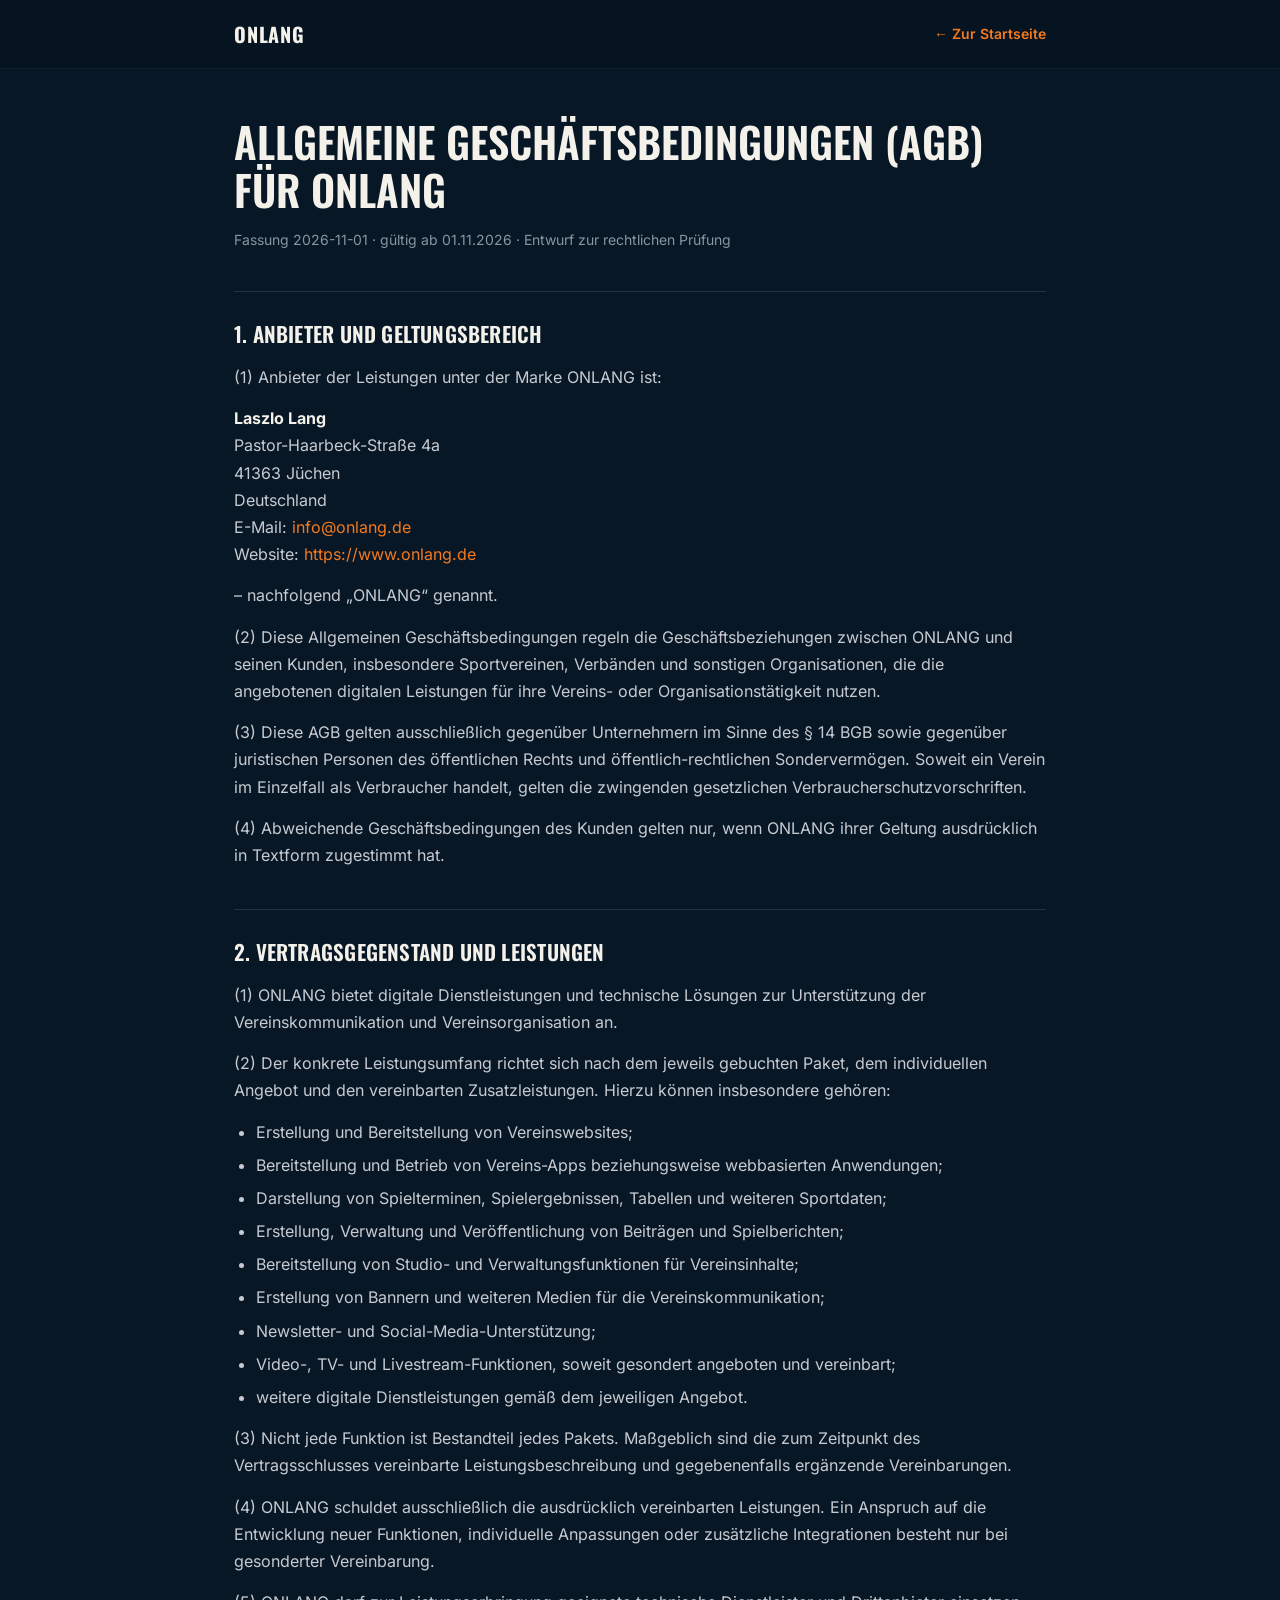
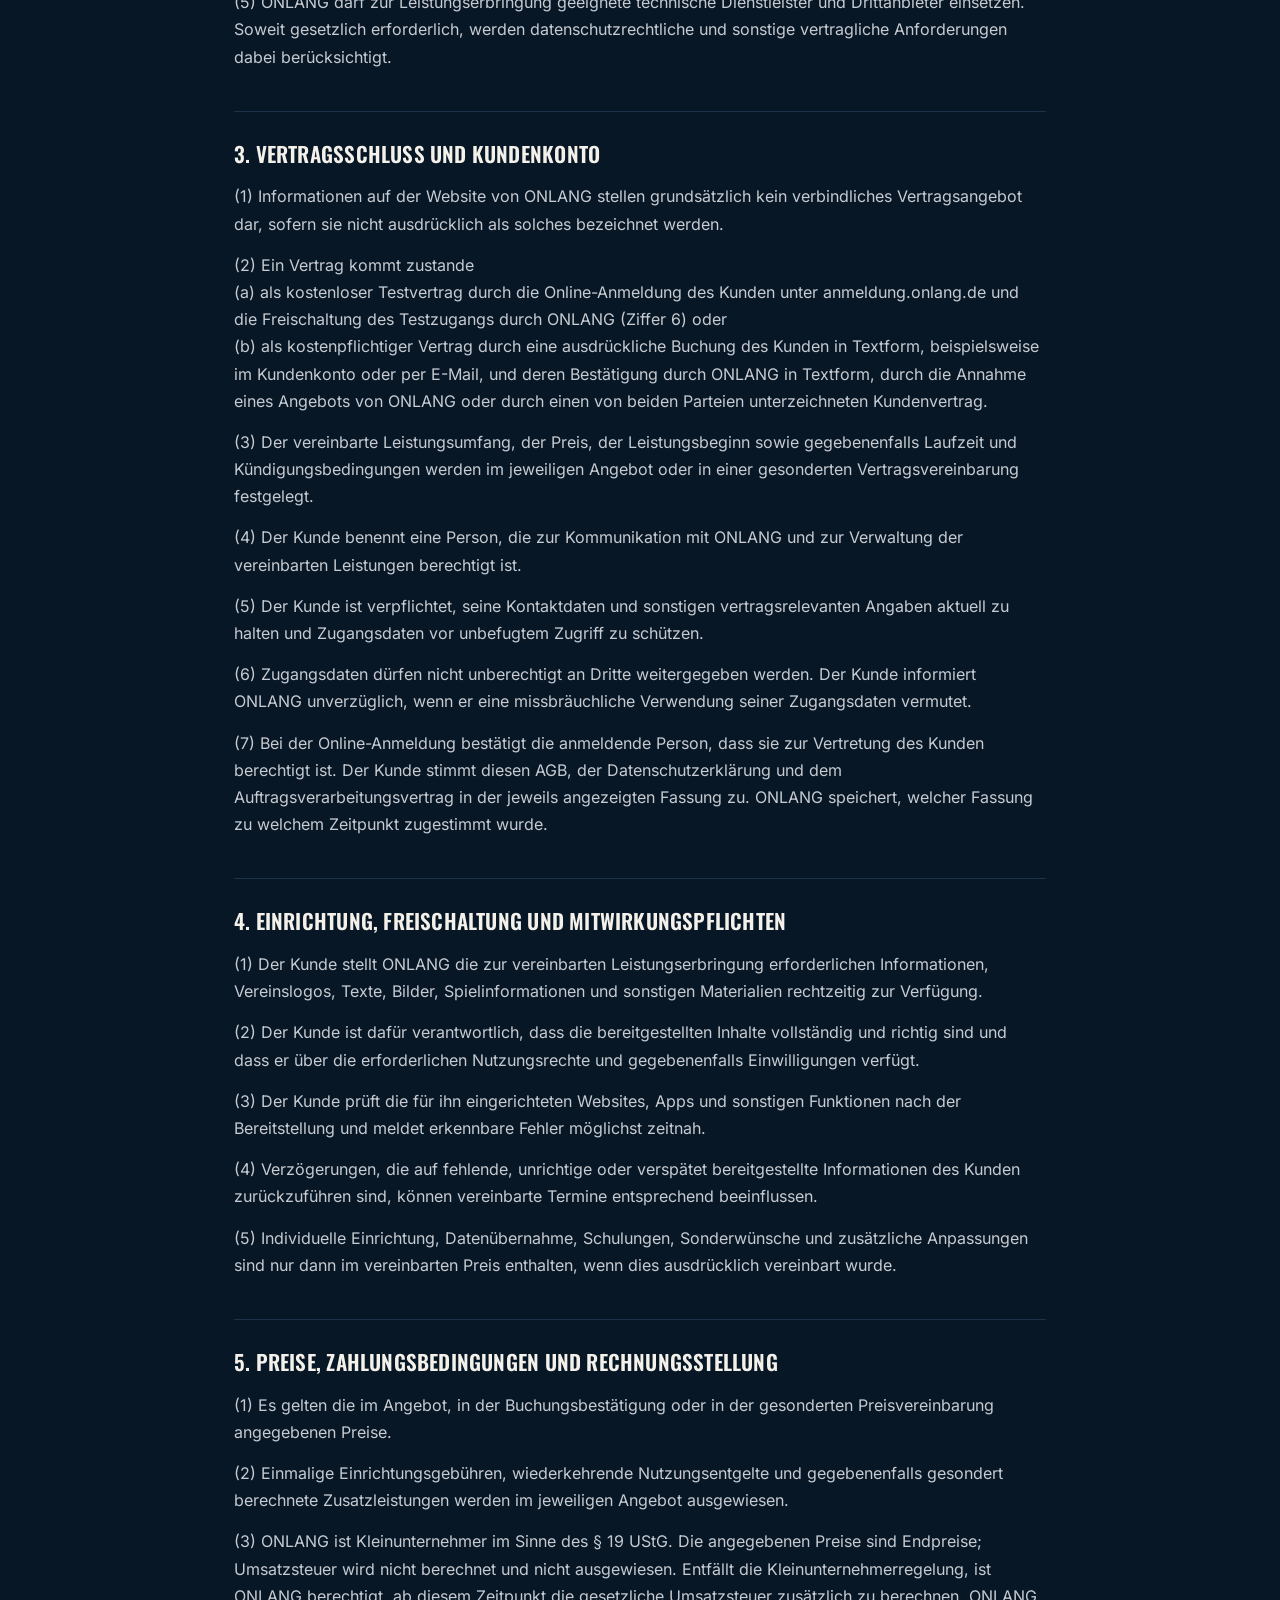
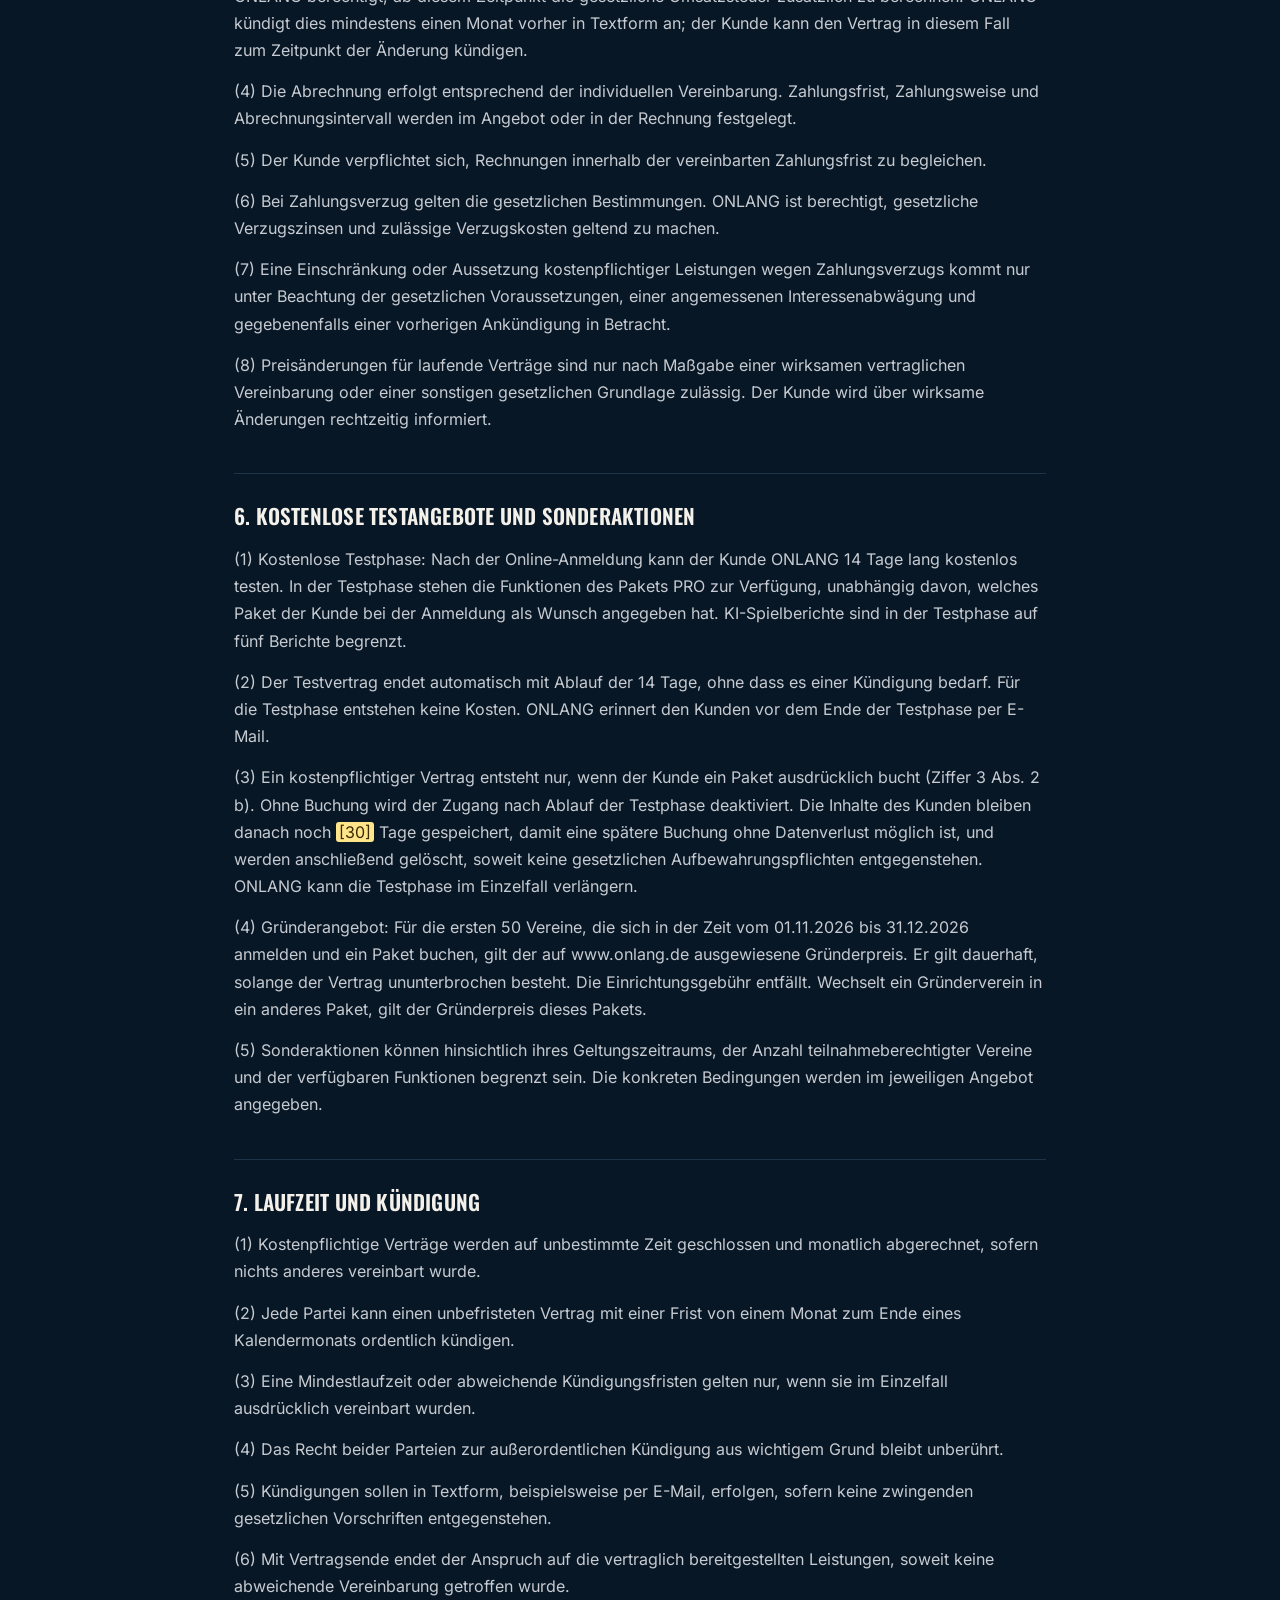
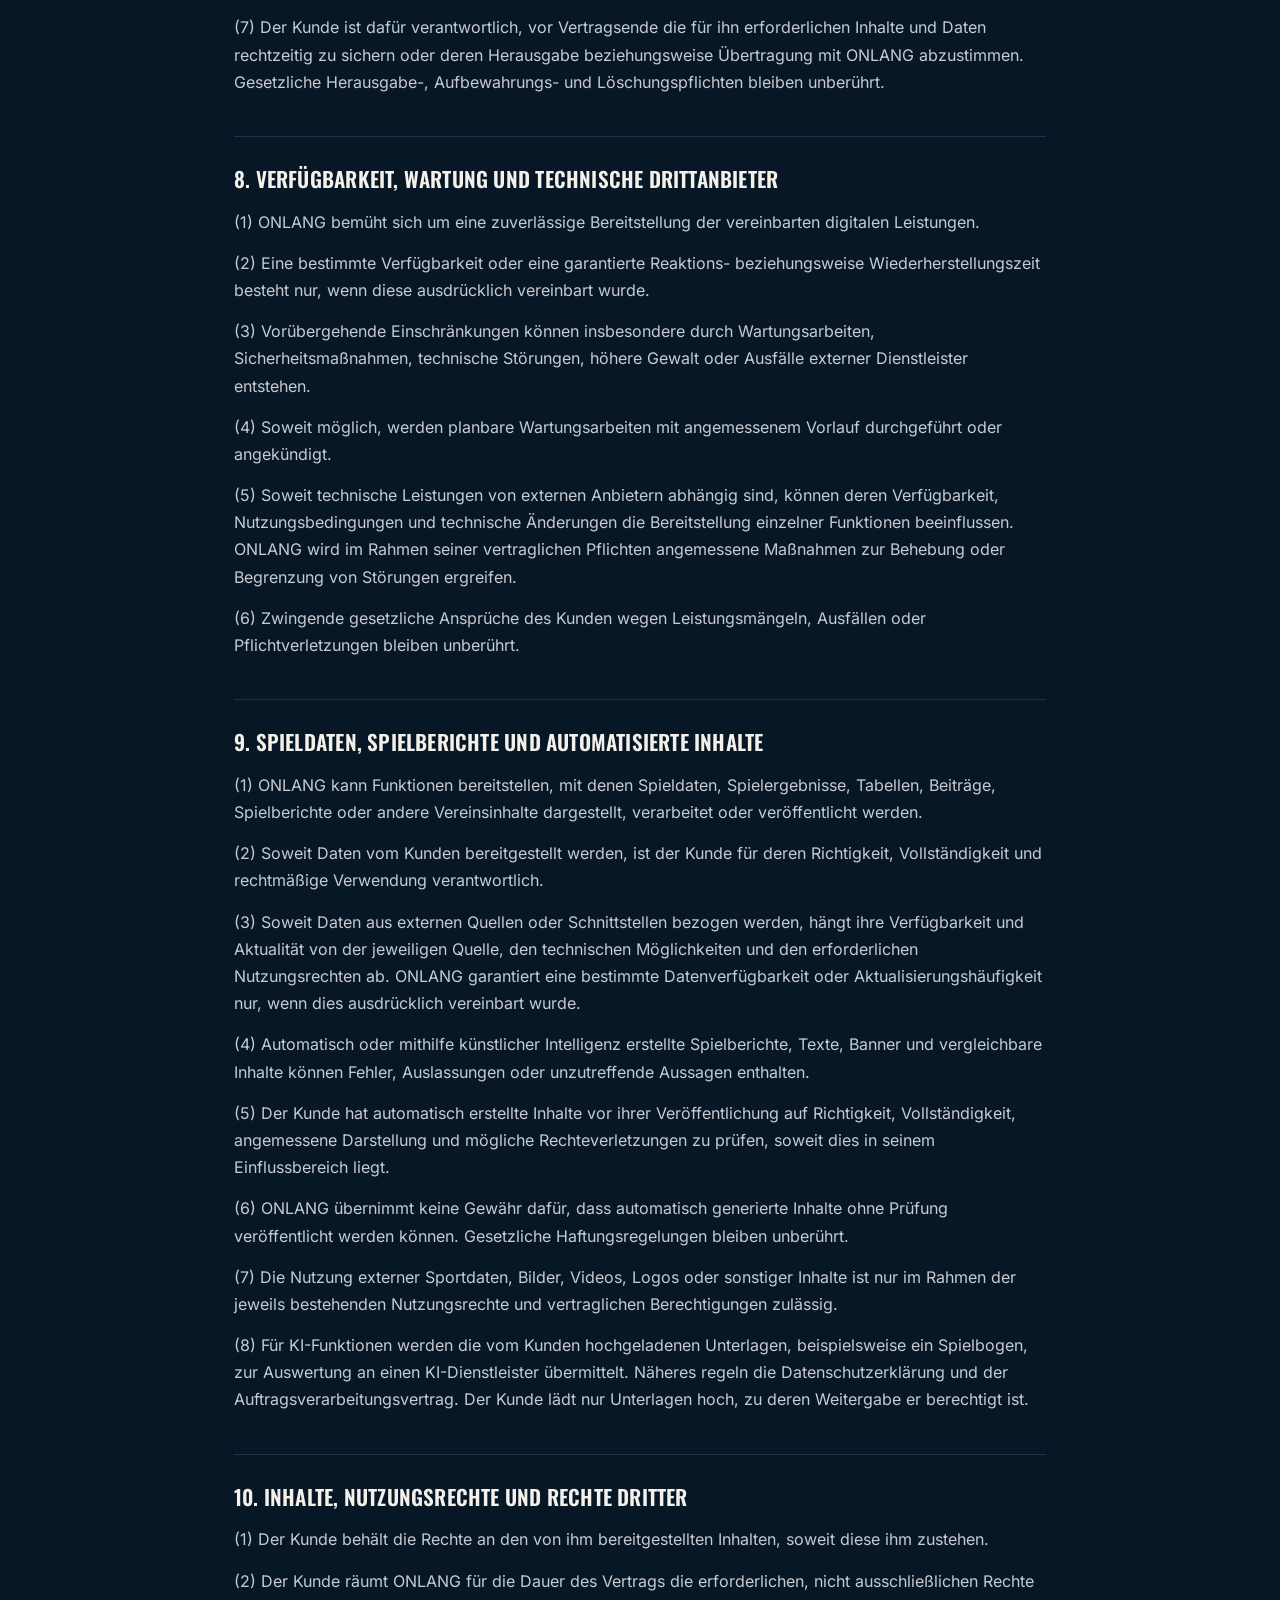
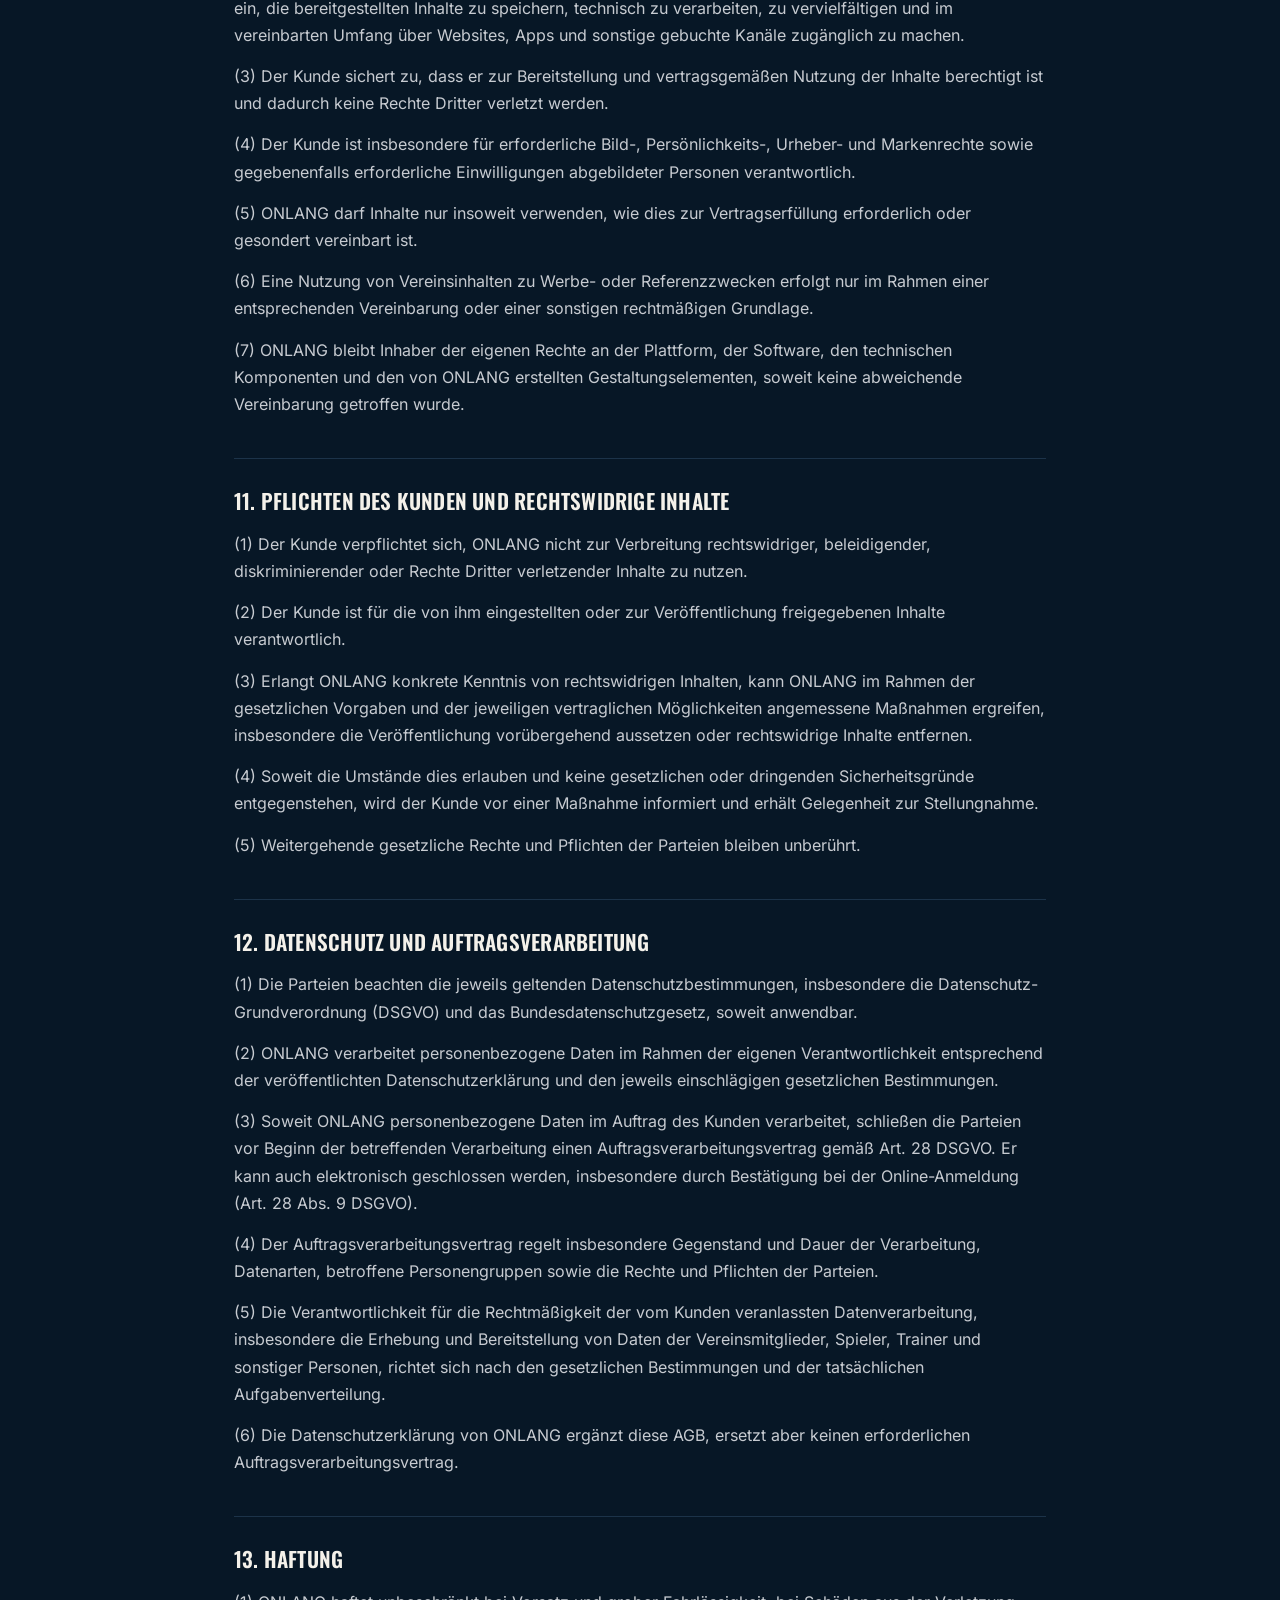
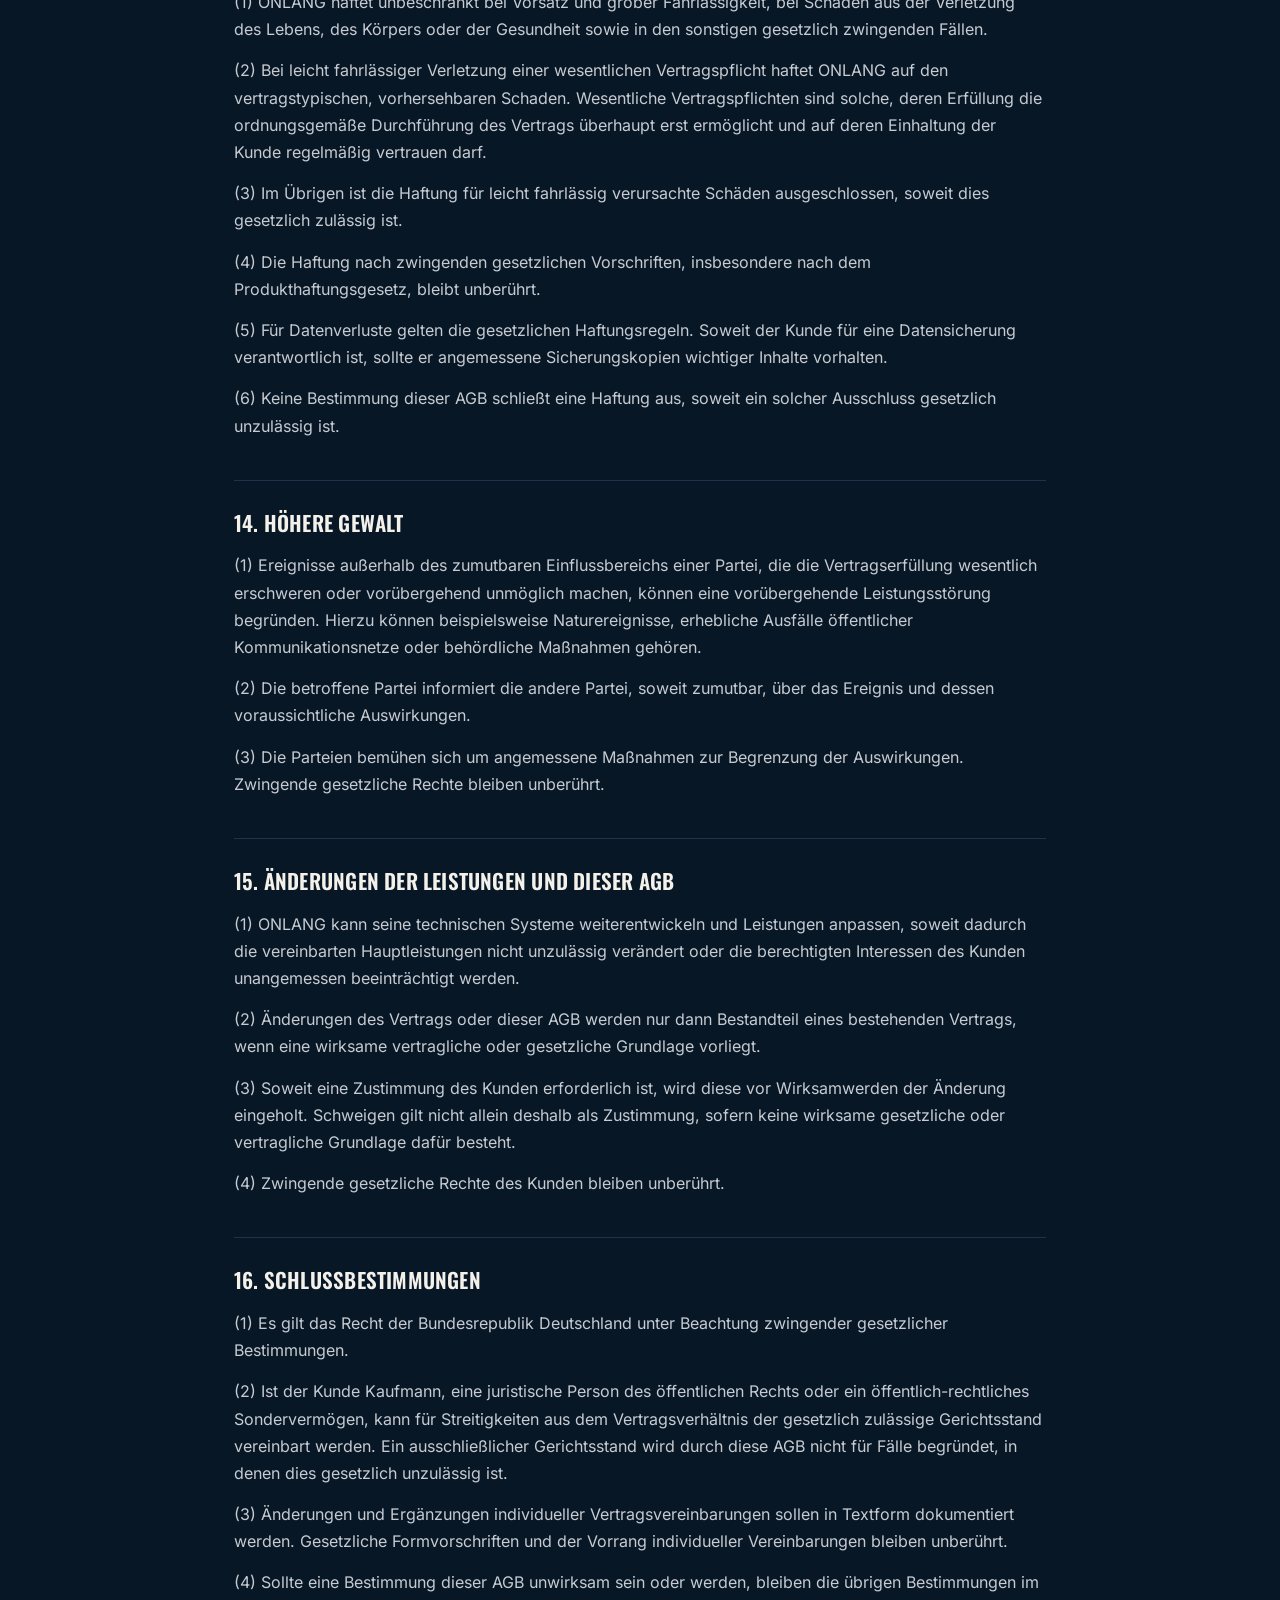
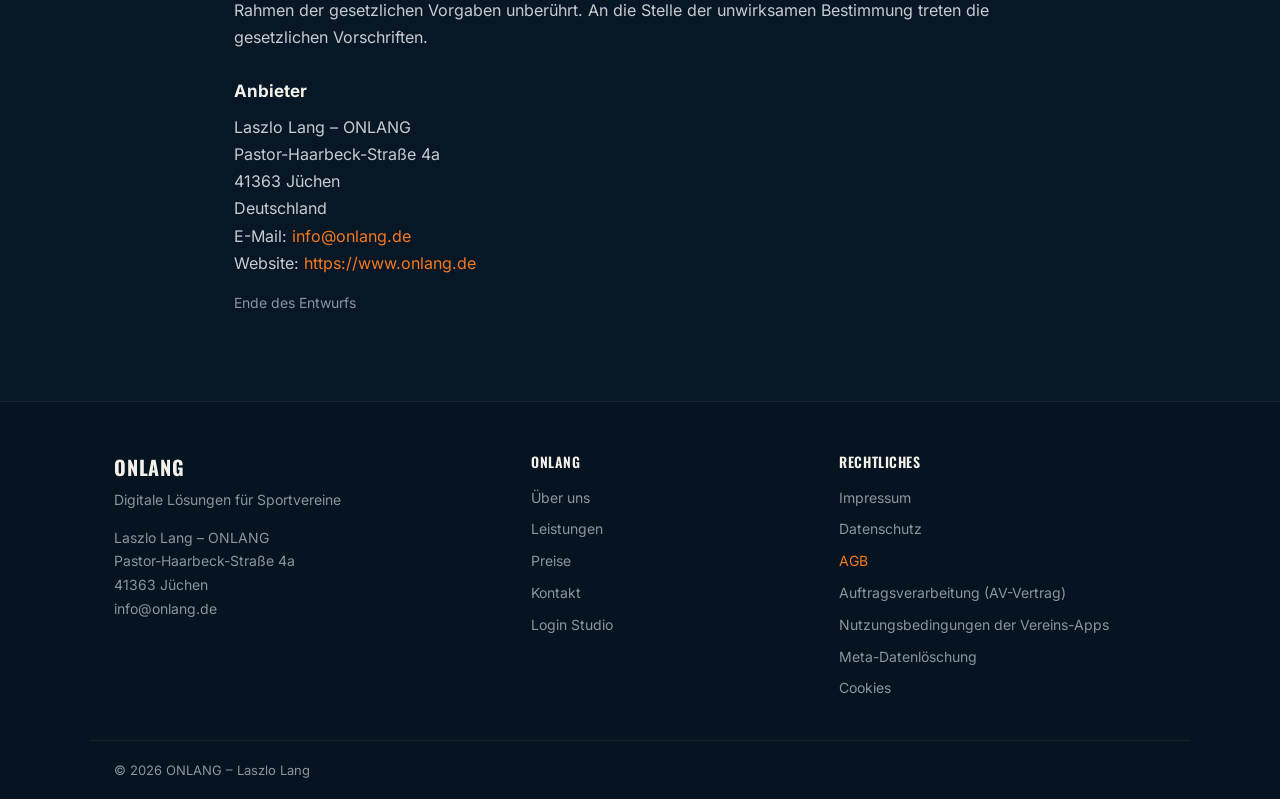
==== agb.html @ 0eb7e642 "Rechtsseiten Fassung 2026-11-01: Impressum, Datenschutz, AGB, AV-Vertrag, Cookies, Meta-Datenloeschu" ====
<!DOCTYPE html>
<html lang="de">
<head>
<meta charset="UTF-8">
<meta name="viewport" content="width=device-width, initial-scale=1.0">
<title>AGB – ONLANG</title>
<meta name="description" content="Allgemeine Geschäftsbedingungen (AGB) von ONLANG.">
<!-- Fassung 2026-11-01. Text 1:1 aus vorlagen\ONLANG_*_2026-11.docx; gelb markierte [Stellen] vor dem Livegang ausfüllen oder streichen. -->
<link rel="stylesheet" href="/rechtsseiten.css">
</head>
<body>

<header class="hdr">
  <div class="hdr-in">
    <a class="hdr-name" href="/">ONLANG</a>
    <a class="hdr-back" href="/">← Zur Startseite</a>
  </div>
</header>

<main>
<h1>Allgemeine Geschäftsbedingungen (AGB) für ONLANG</h1>
<p class="fassung">Fassung 2026-11-01 · gültig ab 01.11.2026 · Entwurf zur rechtlichen Prüfung</p>
<h2>1. Anbieter und Geltungsbereich</h2>
<p>(1) Anbieter der Leistungen unter der Marke ONLANG ist:</p>
<p><strong>Laszlo Lang</strong><br>Pastor-Haarbeck-Straße 4a<br>41363 Jüchen<br>Deutschland<br>E-Mail: <a href="mailto:info@onlang.de">info@onlang.de</a><br>Website: <a href="https://www.onlang.de/">https://www.onlang.de</a></p>
<p>– nachfolgend „ONLANG“ genannt.</p>
<p>(2) Diese Allgemeinen Geschäftsbedingungen regeln die Geschäftsbeziehungen zwischen ONLANG und seinen Kunden, insbesondere Sportvereinen, Verbänden und sonstigen Organisationen, die die angebotenen digitalen Leistungen für ihre Vereins- oder Organisationstätigkeit nutzen.</p>
<p>(3) Diese AGB gelten ausschließlich gegenüber Unternehmern im Sinne des § 14 BGB sowie gegenüber juristischen Personen des öffentlichen Rechts und öffentlich-rechtlichen Sondervermögen. Soweit ein Verein im Einzelfall als Verbraucher handelt, gelten die zwingenden gesetzlichen Verbraucherschutzvorschriften.</p>
<p>(4) Abweichende Geschäftsbedingungen des Kunden gelten nur, wenn ONLANG ihrer Geltung ausdrücklich in Textform zugestimmt hat.</p>
<h2>2. Vertragsgegenstand und Leistungen</h2>
<p>(1) ONLANG bietet digitale Dienstleistungen und technische Lösungen zur Unterstützung der Vereinskommunikation und Vereinsorganisation an.</p>
<p>(2) Der konkrete Leistungsumfang richtet sich nach dem jeweils gebuchten Paket, dem individuellen Angebot und den vereinbarten Zusatzleistungen. Hierzu können insbesondere gehören:</p>
<ul class="punkt ebene0">
<li>Erstellung und Bereitstellung von Vereinswebsites;</li>
<li>Bereitstellung und Betrieb von Vereins-Apps beziehungsweise webbasierten Anwendungen;</li>
<li>Darstellung von Spielterminen, Spielergebnissen, Tabellen und weiteren Sportdaten;</li>
<li>Erstellung, Verwaltung und Veröffentlichung von Beiträgen und Spielberichten;</li>
<li>Bereitstellung von Studio- und Verwaltungsfunktionen für Vereinsinhalte;</li>
<li>Erstellung von Bannern und weiteren Medien für die Vereinskommunikation;</li>
<li>Newsletter- und Social-Media-Unterstützung;</li>
<li>Video-, TV- und Livestream-Funktionen, soweit gesondert angeboten und vereinbart;</li>
<li>weitere digitale Dienstleistungen gemäß dem jeweiligen Angebot.</li>
</ul>
<p>(3) Nicht jede Funktion ist Bestandteil jedes Pakets. Maßgeblich sind die zum Zeitpunkt des Vertragsschlusses vereinbarte Leistungsbeschreibung und gegebenenfalls ergänzende Vereinbarungen.</p>
<p>(4) ONLANG schuldet ausschließlich die ausdrücklich vereinbarten Leistungen. Ein Anspruch auf die Entwicklung neuer Funktionen, individuelle Anpassungen oder zusätzliche Integrationen besteht nur bei gesonderter Vereinbarung.</p>
<p>(5) ONLANG darf zur Leistungserbringung geeignete technische Dienstleister und Drittanbieter einsetzen. Soweit gesetzlich erforderlich, werden datenschutzrechtliche und sonstige vertragliche Anforderungen dabei berücksichtigt.</p>
<h2>3. Vertragsschluss und Kundenkonto</h2>
<p>(1) Informationen auf der Website von ONLANG stellen grundsätzlich kein verbindliches Vertragsangebot dar, sofern sie nicht ausdrücklich als solches bezeichnet werden.</p>
<p>(2) Ein Vertrag kommt zustande<br>(a) als kostenloser Testvertrag durch die Online-Anmeldung des Kunden unter anmeldung.onlang.de und die Freischaltung des Testzugangs durch ONLANG (Ziffer 6) oder<br>(b) als kostenpflichtiger Vertrag durch eine ausdrückliche Buchung des Kunden in Textform, beispielsweise im Kundenkonto oder per E-Mail, und deren Bestätigung durch ONLANG in Textform, durch die Annahme eines Angebots von ONLANG oder durch einen von beiden Parteien unterzeichneten Kundenvertrag.</p>
<p>(3) Der vereinbarte Leistungsumfang, der Preis, der Leistungsbeginn sowie gegebenenfalls Laufzeit und Kündigungsbedingungen werden im jeweiligen Angebot oder in einer gesonderten Vertragsvereinbarung festgelegt.</p>
<p>(4) Der Kunde benennt eine Person, die zur Kommunikation mit ONLANG und zur Verwaltung der vereinbarten Leistungen berechtigt ist.</p>
<p>(5) Der Kunde ist verpflichtet, seine Kontaktdaten und sonstigen vertragsrelevanten Angaben aktuell zu halten und Zugangsdaten vor unbefugtem Zugriff zu schützen.</p>
<p>(6) Zugangsdaten dürfen nicht unberechtigt an Dritte weitergegeben werden. Der Kunde informiert ONLANG unverzüglich, wenn er eine missbräuchliche Verwendung seiner Zugangsdaten vermutet.</p>
<p>(7) Bei der Online-Anmeldung bestätigt die anmeldende Person, dass sie zur Vertretung des Kunden berechtigt ist. Der Kunde stimmt diesen AGB, der Datenschutzerklärung und dem Auftragsverarbeitungsvertrag in der jeweils angezeigten Fassung zu. ONLANG speichert, welcher Fassung zu welchem Zeitpunkt zugestimmt wurde.</p>
<h2>4. Einrichtung, Freischaltung und Mitwirkungspflichten</h2>
<p>(1) Der Kunde stellt ONLANG die zur vereinbarten Leistungserbringung erforderlichen Informationen, Vereinslogos, Texte, Bilder, Spielinformationen und sonstigen Materialien rechtzeitig zur Verfügung.</p>
<p>(2) Der Kunde ist dafür verantwortlich, dass die bereitgestellten Inhalte vollständig und richtig sind und dass er über die erforderlichen Nutzungsrechte und gegebenenfalls Einwilligungen verfügt.</p>
<p>(3) Der Kunde prüft die für ihn eingerichteten Websites, Apps und sonstigen Funktionen nach der Bereitstellung und meldet erkennbare Fehler möglichst zeitnah.</p>
<p>(4) Verzögerungen, die auf fehlende, unrichtige oder verspätet bereitgestellte Informationen des Kunden zurückzuführen sind, können vereinbarte Termine entsprechend beeinflussen.</p>
<p>(5) Individuelle Einrichtung, Datenübernahme, Schulungen, Sonderwünsche und zusätzliche Anpassungen sind nur dann im vereinbarten Preis enthalten, wenn dies ausdrücklich vereinbart wurde.</p>
<h2>5. Preise, Zahlungsbedingungen und Rechnungsstellung</h2>
<p>(1) Es gelten die im Angebot, in der Buchungsbestätigung oder in der gesonderten Preisvereinbarung angegebenen Preise.</p>
<p>(2) Einmalige Einrichtungsgebühren, wiederkehrende Nutzungsentgelte und gegebenenfalls gesondert berechnete Zusatzleistungen werden im jeweiligen Angebot ausgewiesen.</p>
<p>(3) ONLANG ist Kleinunternehmer im Sinne des § 19 UStG. Die angegebenen Preise sind Endpreise; Umsatzsteuer wird nicht berechnet und nicht ausgewiesen. Entfällt die Kleinunternehmerregelung, ist ONLANG berechtigt, ab diesem Zeitpunkt die gesetzliche Umsatzsteuer zusätzlich zu berechnen. ONLANG kündigt dies mindestens einen Monat vorher in Textform an; der Kunde kann den Vertrag in diesem Fall zum Zeitpunkt der Änderung kündigen.</p>
<p>(4) Die Abrechnung erfolgt entsprechend der individuellen Vereinbarung. Zahlungsfrist, Zahlungsweise und Abrechnungsintervall werden im Angebot oder in der Rechnung festgelegt.</p>
<p>(5) Der Kunde verpflichtet sich, Rechnungen innerhalb der vereinbarten Zahlungsfrist zu begleichen.</p>
<p>(6) Bei Zahlungsverzug gelten die gesetzlichen Bestimmungen. ONLANG ist berechtigt, gesetzliche Verzugszinsen und zulässige Verzugskosten geltend zu machen.</p>
<p>(7) Eine Einschränkung oder Aussetzung kostenpflichtiger Leistungen wegen Zahlungsverzugs kommt nur unter Beachtung der gesetzlichen Voraussetzungen, einer angemessenen Interessenabwägung und gegebenenfalls einer vorherigen Ankündigung in Betracht.</p>
<p>(8) Preisänderungen für laufende Verträge sind nur nach Maßgabe einer wirksamen vertraglichen Vereinbarung oder einer sonstigen gesetzlichen Grundlage zulässig. Der Kunde wird über wirksame Änderungen rechtzeitig informiert.</p>
<h2>6. Kostenlose Testangebote und Sonderaktionen</h2>
<p>(1) Kostenlose Testphase: Nach der Online-Anmeldung kann der Kunde ONLANG 14 Tage lang kostenlos testen. In der Testphase stehen die Funktionen des Pakets PRO zur Verfügung, unabhängig davon, welches Paket der Kunde bei der Anmeldung als Wunsch angegeben hat. KI-Spielberichte sind in der Testphase auf fünf Berichte begrenzt.</p>
<p>(2) Der Testvertrag endet automatisch mit Ablauf der 14 Tage, ohne dass es einer Kündigung bedarf. Für die Testphase entstehen keine Kosten. ONLANG erinnert den Kunden vor dem Ende der Testphase per E-Mail.</p>
<p>(3) Ein kostenpflichtiger Vertrag entsteht nur, wenn der Kunde ein Paket ausdrücklich bucht (Ziffer 3 Abs. 2 b). Ohne Buchung wird der Zugang nach Ablauf der Testphase deaktiviert. Die Inhalte des Kunden bleiben danach noch <mark class="platzhalter">[30]</mark> Tage gespeichert, damit eine spätere Buchung ohne Datenverlust möglich ist, und werden anschließend gelöscht, soweit keine gesetzlichen Aufbewahrungspflichten entgegenstehen. ONLANG kann die Testphase im Einzelfall verlängern.</p>
<p>(4) Gründerangebot: Für die ersten 50 Vereine, die sich in der Zeit vom 01.11.2026 bis 31.12.2026 anmelden und ein Paket buchen, gilt der auf www.onlang.de ausgewiesene Gründerpreis. Er gilt dauerhaft, solange der Vertrag ununterbrochen besteht. Die Einrichtungsgebühr entfällt. Wechselt ein Gründerverein in ein anderes Paket, gilt der Gründerpreis dieses Pakets.</p>
<p>(5) Sonderaktionen können hinsichtlich ihres Geltungszeitraums, der Anzahl teilnahmeberechtigter Vereine und der verfügbaren Funktionen begrenzt sein. Die konkreten Bedingungen werden im jeweiligen Angebot angegeben.</p>
<h2>7. Laufzeit und Kündigung</h2>
<p>(1) Kostenpflichtige Verträge werden auf unbestimmte Zeit geschlossen und monatlich abgerechnet, sofern nichts anderes vereinbart wurde.</p>
<p>(2) Jede Partei kann einen unbefristeten Vertrag mit einer Frist von einem Monat zum Ende eines Kalendermonats ordentlich kündigen.</p>
<p>(3) Eine Mindestlaufzeit oder abweichende Kündigungsfristen gelten nur, wenn sie im Einzelfall ausdrücklich vereinbart wurden.</p>
<p>(4) Das Recht beider Parteien zur außerordentlichen Kündigung aus wichtigem Grund bleibt unberührt.</p>
<p>(5) Kündigungen sollen in Textform, beispielsweise per E-Mail, erfolgen, sofern keine zwingenden gesetzlichen Vorschriften entgegenstehen.</p>
<p>(6) Mit Vertragsende endet der Anspruch auf die vertraglich bereitgestellten Leistungen, soweit keine abweichende Vereinbarung getroffen wurde.</p>
<p>(7) Der Kunde ist dafür verantwortlich, vor Vertragsende die für ihn erforderlichen Inhalte und Daten rechtzeitig zu sichern oder deren Herausgabe beziehungsweise Übertragung mit ONLANG abzustimmen. Gesetzliche Herausgabe-, Aufbewahrungs- und Löschungspflichten bleiben unberührt.</p>
<h2>8. Verfügbarkeit, Wartung und technische Drittanbieter</h2>
<p>(1) ONLANG bemüht sich um eine zuverlässige Bereitstellung der vereinbarten digitalen Leistungen.</p>
<p>(2) Eine bestimmte Verfügbarkeit oder eine garantierte Reaktions- beziehungsweise Wiederherstellungszeit besteht nur, wenn diese ausdrücklich vereinbart wurde.</p>
<p>(3) Vorübergehende Einschränkungen können insbesondere durch Wartungsarbeiten, Sicherheitsmaßnahmen, technische Störungen, höhere Gewalt oder Ausfälle externer Dienstleister entstehen.</p>
<p>(4) Soweit möglich, werden planbare Wartungsarbeiten mit angemessenem Vorlauf durchgeführt oder angekündigt.</p>
<p>(5) Soweit technische Leistungen von externen Anbietern abhängig sind, können deren Verfügbarkeit, Nutzungsbedingungen und technische Änderungen die Bereitstellung einzelner Funktionen beeinflussen. ONLANG wird im Rahmen seiner vertraglichen Pflichten angemessene Maßnahmen zur Behebung oder Begrenzung von Störungen ergreifen.</p>
<p>(6) Zwingende gesetzliche Ansprüche des Kunden wegen Leistungsmängeln, Ausfällen oder Pflichtverletzungen bleiben unberührt.</p>
<h2>9. Spieldaten, Spielberichte und automatisierte Inhalte</h2>
<p>(1) ONLANG kann Funktionen bereitstellen, mit denen Spieldaten, Spielergebnisse, Tabellen, Beiträge, Spielberichte oder andere Vereinsinhalte dargestellt, verarbeitet oder veröffentlicht werden.</p>
<p>(2) Soweit Daten vom Kunden bereitgestellt werden, ist der Kunde für deren Richtigkeit, Vollständigkeit und rechtmäßige Verwendung verantwortlich.</p>
<p>(3) Soweit Daten aus externen Quellen oder Schnittstellen bezogen werden, hängt ihre Verfügbarkeit und Aktualität von der jeweiligen Quelle, den technischen Möglichkeiten und den erforderlichen Nutzungsrechten ab. ONLANG garantiert eine bestimmte Datenverfügbarkeit oder Aktualisierungshäufigkeit nur, wenn dies ausdrücklich vereinbart wurde.</p>
<p>(4) Automatisch oder mithilfe künstlicher Intelligenz erstellte Spielberichte, Texte, Banner und vergleichbare Inhalte können Fehler, Auslassungen oder unzutreffende Aussagen enthalten.</p>
<p>(5) Der Kunde hat automatisch erstellte Inhalte vor ihrer Veröffentlichung auf Richtigkeit, Vollständigkeit, angemessene Darstellung und mögliche Rechteverletzungen zu prüfen, soweit dies in seinem Einflussbereich liegt.</p>
<p>(6) ONLANG übernimmt keine Gewähr dafür, dass automatisch generierte Inhalte ohne Prüfung veröffentlicht werden können. Gesetzliche Haftungsregelungen bleiben unberührt.</p>
<p>(7) Die Nutzung externer Sportdaten, Bilder, Videos, Logos oder sonstiger Inhalte ist nur im Rahmen der jeweils bestehenden Nutzungsrechte und vertraglichen Berechtigungen zulässig.</p>
<p>(8) Für KI-Funktionen werden die vom Kunden hochgeladenen Unterlagen, beispielsweise ein Spielbogen, zur Auswertung an einen KI-Dienstleister übermittelt. Näheres regeln die Datenschutzerklärung und der Auftragsverarbeitungsvertrag. Der Kunde lädt nur Unterlagen hoch, zu deren Weitergabe er berechtigt ist.</p>
<h2>10. Inhalte, Nutzungsrechte und Rechte Dritter</h2>
<p>(1) Der Kunde behält die Rechte an den von ihm bereitgestellten Inhalten, soweit diese ihm zustehen.</p>
<p>(2) Der Kunde räumt ONLANG für die Dauer des Vertrags die erforderlichen, nicht ausschließlichen Rechte ein, die bereitgestellten Inhalte zu speichern, technisch zu verarbeiten, zu vervielfältigen und im vereinbarten Umfang über Websites, Apps und sonstige gebuchte Kanäle zugänglich zu machen.</p>
<p>(3) Der Kunde sichert zu, dass er zur Bereitstellung und vertragsgemäßen Nutzung der Inhalte berechtigt ist und dadurch keine Rechte Dritter verletzt werden.</p>
<p>(4) Der Kunde ist insbesondere für erforderliche Bild-, Persönlichkeits-, Urheber- und Markenrechte sowie gegebenenfalls erforderliche Einwilligungen abgebildeter Personen verantwortlich.</p>
<p>(5) ONLANG darf Inhalte nur insoweit verwenden, wie dies zur Vertragserfüllung erforderlich oder gesondert vereinbart ist.</p>
<p>(6) Eine Nutzung von Vereinsinhalten zu Werbe- oder Referenzzwecken erfolgt nur im Rahmen einer entsprechenden Vereinbarung oder einer sonstigen rechtmäßigen Grundlage.</p>
<p>(7) ONLANG bleibt Inhaber der eigenen Rechte an der Plattform, der Software, den technischen Komponenten und den von ONLANG erstellten Gestaltungselementen, soweit keine abweichende Vereinbarung getroffen wurde.</p>
<h2>11. Pflichten des Kunden und rechtswidrige Inhalte</h2>
<p>(1) Der Kunde verpflichtet sich, ONLANG nicht zur Verbreitung rechtswidriger, beleidigender, diskriminierender oder Rechte Dritter verletzender Inhalte zu nutzen.</p>
<p>(2) Der Kunde ist für die von ihm eingestellten oder zur Veröffentlichung freigegebenen Inhalte verantwortlich.</p>
<p>(3) Erlangt ONLANG konkrete Kenntnis von rechtswidrigen Inhalten, kann ONLANG im Rahmen der gesetzlichen Vorgaben und der jeweiligen vertraglichen Möglichkeiten angemessene Maßnahmen ergreifen, insbesondere die Veröffentlichung vorübergehend aussetzen oder rechtswidrige Inhalte entfernen.</p>
<p>(4) Soweit die Umstände dies erlauben und keine gesetzlichen oder dringenden Sicherheitsgründe entgegenstehen, wird der Kunde vor einer Maßnahme informiert und erhält Gelegenheit zur Stellungnahme.</p>
<p>(5) Weitergehende gesetzliche Rechte und Pflichten der Parteien bleiben unberührt.</p>
<h2>12. Datenschutz und Auftragsverarbeitung</h2>
<p>(1) Die Parteien beachten die jeweils geltenden Datenschutzbestimmungen, insbesondere die Datenschutz-Grundverordnung (DSGVO) und das Bundesdatenschutzgesetz, soweit anwendbar.</p>
<p>(2) ONLANG verarbeitet personenbezogene Daten im Rahmen der eigenen Verantwortlichkeit entsprechend der veröffentlichten Datenschutzerklärung und den jeweils einschlägigen gesetzlichen Bestimmungen.</p>
<p>(3) Soweit ONLANG personenbezogene Daten im Auftrag des Kunden verarbeitet, schließen die Parteien vor Beginn der betreffenden Verarbeitung einen Auftragsverarbeitungsvertrag gemäß Art. 28 DSGVO. Er kann auch elektronisch geschlossen werden, insbesondere durch Bestätigung bei der Online-Anmeldung (Art. 28 Abs. 9 DSGVO).</p>
<p>(4) Der Auftragsverarbeitungsvertrag regelt insbesondere Gegenstand und Dauer der Verarbeitung, Datenarten, betroffene Personengruppen sowie die Rechte und Pflichten der Parteien.</p>
<p>(5) Die Verantwortlichkeit für die Rechtmäßigkeit der vom Kunden veranlassten Datenverarbeitung, insbesondere die Erhebung und Bereitstellung von Daten der Vereinsmitglieder, Spieler, Trainer und sonstiger Personen, richtet sich nach den gesetzlichen Bestimmungen und der tatsächlichen Aufgabenverteilung.</p>
<p>(6) Die Datenschutzerklärung von ONLANG ergänzt diese AGB, ersetzt aber keinen erforderlichen Auftragsverarbeitungsvertrag.</p>
<h2>13. Haftung</h2>
<p>(1) ONLANG haftet unbeschränkt bei Vorsatz und grober Fahrlässigkeit, bei Schäden aus der Verletzung des Lebens, des Körpers oder der Gesundheit sowie in den sonstigen gesetzlich zwingenden Fällen.</p>
<p>(2) Bei leicht fahrlässiger Verletzung einer wesentlichen Vertragspflicht haftet ONLANG auf den vertragstypischen, vorhersehbaren Schaden. Wesentliche Vertragspflichten sind solche, deren Erfüllung die ordnungsgemäße Durchführung des Vertrags überhaupt erst ermöglicht und auf deren Einhaltung der Kunde regelmäßig vertrauen darf.</p>
<p>(3) Im Übrigen ist die Haftung für leicht fahrlässig verursachte Schäden ausgeschlossen, soweit dies gesetzlich zulässig ist.</p>
<p>(4) Die Haftung nach zwingenden gesetzlichen Vorschriften, insbesondere nach dem Produkthaftungsgesetz, bleibt unberührt.</p>
<p>(5) Für Datenverluste gelten die gesetzlichen Haftungsregeln. Soweit der Kunde für eine Datensicherung verantwortlich ist, sollte er angemessene Sicherungskopien wichtiger Inhalte vorhalten.</p>
<p>(6) Keine Bestimmung dieser AGB schließt eine Haftung aus, soweit ein solcher Ausschluss gesetzlich unzulässig ist.</p>
<h2>14. Höhere Gewalt</h2>
<p>(1) Ereignisse außerhalb des zumutbaren Einflussbereichs einer Partei, die die Vertragserfüllung wesentlich erschweren oder vorübergehend unmöglich machen, können eine vorübergehende Leistungsstörung begründen. Hierzu können beispielsweise Naturereignisse, erhebliche Ausfälle öffentlicher Kommunikationsnetze oder behördliche Maßnahmen gehören.</p>
<p>(2) Die betroffene Partei informiert die andere Partei, soweit zumutbar, über das Ereignis und dessen voraussichtliche Auswirkungen.</p>
<p>(3) Die Parteien bemühen sich um angemessene Maßnahmen zur Begrenzung der Auswirkungen. Zwingende gesetzliche Rechte bleiben unberührt.</p>
<h2>15. Änderungen der Leistungen und dieser AGB</h2>
<p>(1) ONLANG kann seine technischen Systeme weiterentwickeln und Leistungen anpassen, soweit dadurch die vereinbarten Hauptleistungen nicht unzulässig verändert oder die berechtigten Interessen des Kunden unangemessen beeinträchtigt werden.</p>
<p>(2) Änderungen des Vertrags oder dieser AGB werden nur dann Bestandteil eines bestehenden Vertrags, wenn eine wirksame vertragliche oder gesetzliche Grundlage vorliegt.</p>
<p>(3) Soweit eine Zustimmung des Kunden erforderlich ist, wird diese vor Wirksamwerden der Änderung eingeholt. Schweigen gilt nicht allein deshalb als Zustimmung, sofern keine wirksame gesetzliche oder vertragliche Grundlage dafür besteht.</p>
<p>(4) Zwingende gesetzliche Rechte des Kunden bleiben unberührt.</p>
<h2>16. Schlussbestimmungen</h2>
<p>(1) Es gilt das Recht der Bundesrepublik Deutschland unter Beachtung zwingender gesetzlicher Bestimmungen.</p>
<p>(2) Ist der Kunde Kaufmann, eine juristische Person des öffentlichen Rechts oder ein öffentlich-rechtliches Sondervermögen, kann für Streitigkeiten aus dem Vertragsverhältnis der gesetzlich zulässige Gerichtsstand vereinbart werden. Ein ausschließlicher Gerichtsstand wird durch diese AGB nicht für Fälle begründet, in denen dies gesetzlich unzulässig ist.</p>
<p>(3) Änderungen und Ergänzungen individueller Vertragsvereinbarungen sollen in Textform dokumentiert werden. Gesetzliche Formvorschriften und der Vorrang individueller Vereinbarungen bleiben unberührt.</p>
<p>(4) Sollte eine Bestimmung dieser AGB unwirksam sein oder werden, bleiben die übrigen Bestimmungen im Rahmen der gesetzlichen Vorgaben unberührt. An die Stelle der unwirksamen Bestimmung treten die gesetzlichen Vorschriften.</p>
<h3>Anbieter</h3>
<p>Laszlo Lang – ONLANG<br>Pastor-Haarbeck-Straße 4a<br>41363 Jüchen<br>Deutschland<br>E-Mail: <a href="mailto:info@onlang.de">info@onlang.de</a><br>Website: <a href="https://www.onlang.de/">https://www.onlang.de</a></p>
<p class="fassung">Ende des Entwurfs</p>
</main>

<footer class="ftr">
  <div class="ftr-in">
    <div>
      <div class="ftr-brand">ONLANG</div>
      <div class="ftr-claim">Digitale Lösungen für Sportvereine</div>
      <address class="ftr-addr">Laszlo Lang – ONLANG<br>Pastor-Haarbeck-Straße 4a<br>41363 Jüchen<br><a href="mailto:info@onlang.de">info@onlang.de</a></address>
    </div>
    <div>
      <div class="ftr-title">ONLANG</div>
      <ul>
        <li><a href="/#ueber">Über uns</a></li>
        <li><a href="/#loesungen">Leistungen</a></li>
        <li><a href="/#preise">Preise</a></li>
        <li><a href="/#kontakt">Kontakt</a></li>
        <li><a href="https://app.onlang.de/studio.html">Login Studio</a></li>
      </ul>
    </div>
    <div>
      <div class="ftr-title">Rechtliches</div>
      <ul>
        <li><a href="/impressum">Impressum</a></li>
        <li><a href="/datenschutz">Datenschutz</a></li>
        <li><a href="/agb" aria-current="page">AGB</a></li>
        <li><a href="/avv">Auftragsverarbeitung (AV-Vertrag)</a></li>
        <li><a href="https://app.onlang.de/nutzungsbedingungen">Nutzungsbedingungen der Vereins-Apps</a></li>
        <li><a href="/meta-datenloeschung">Meta-Datenlöschung</a></li>
        <li><a href="/cookies">Cookies</a></li>
      </ul>
    </div>
  </div>
  <div class="ftr-bottom">
    <span>© 2026 ONLANG – Laszlo Lang</span>
  </div>
</footer>

</body>
</html>
---- rechtsseiten.css ----
/* ONLANG – Rechtsseiten (Impressum, Datenschutz, AGB, AV-Vertrag, Cookies,
   Meta-Datenlöschung). Farben und Schriften wie auf der Startseite.
   Schriften Oswald und Inter liegen im Ordner fonts/ – es wird nichts von Google geladen. */
@font-face{font-family:'Inter';font-style:normal;font-weight:400 700;font-display:swap;src:url('fonts/inter-latin-ext.woff2') format('woff2');unicode-range:U+0100-02BA,U+02BD-02C5,U+02C7-02CC,U+02CE-02D7,U+02DD-02FF,U+0304,U+0308,U+0329,U+1D00-1DBF,U+1E00-1E9F,U+1EF2-1EFF,U+2020,U+20A0-20AB,U+20AD-20C4,U+2113,U+2C60-2C7F,U+A720-A7FF;}
@font-face{font-family:'Inter';font-style:normal;font-weight:400 700;font-display:swap;src:url('fonts/inter-latin.woff2') format('woff2');unicode-range:U+0000-00FF,U+0131,U+0152-0153,U+02BB-02BC,U+02C6,U+02DA,U+02DC,U+0304,U+0308,U+0329,U+2000-206F,U+20AC,U+2122,U+2191,U+2193,U+2212,U+2215,U+FEFF,U+FFFD;}
@font-face{font-family:'Oswald';font-style:normal;font-weight:400 700;font-display:swap;src:url('fonts/oswald-latin-ext.woff2') format('woff2');unicode-range:U+0100-02BA,U+02BD-02C5,U+02C7-02CC,U+02CE-02D7,U+02DD-02FF,U+0304,U+0308,U+0329,U+1D00-1DBF,U+1E00-1E9F,U+1EF2-1EFF,U+2020,U+20A0-20AB,U+20AD-20C4,U+2113,U+2C60-2C7F,U+A720-A7FF;}
@font-face{font-family:'Oswald';font-style:normal;font-weight:400 700;font-display:swap;src:url('fonts/oswald-latin.woff2') format('woff2');unicode-range:U+0000-00FF,U+0131,U+0152-0153,U+02BB-02BC,U+02C6,U+02DA,U+02DC,U+0304,U+0308,U+0329,U+2000-206F,U+20AC,U+2122,U+2191,U+2193,U+2212,U+2215,U+FEFF,U+FFFD;}

:root{--bg:#071726;--bg-soft:#0B1E2F;--card:#10263A;--border:#1C3349;--border-2:#26425C;--text:#F4F1EA;--muted:#C7CBD1;--faint:#8A95A1;--primary:#F47A1F;--hdr-bg:#061421;--font-headline:'Oswald',sans-serif;--font-body:'Inter',sans-serif;}
*{box-sizing:border-box;margin:0;padding:0;}
html{-webkit-font-smoothing:antialiased;}
body{background:var(--bg);color:var(--text);font-family:var(--font-body);font-size:16px;line-height:1.7;overflow-wrap:anywhere;}
a{color:var(--primary);text-decoration:none;}
a:hover{text-decoration:underline;}

.hdr{background:var(--hdr-bg);border-bottom:1px solid rgba(255,255,255,.06);}
.hdr-in{max-width:860px;margin:0 auto;padding:0 24px;height:68px;display:flex;align-items:center;justify-content:space-between;gap:16px;}
.hdr-name{font-family:var(--font-headline);font-size:20px;font-weight:700;letter-spacing:.04em;color:var(--text);}
.hdr-back{font-size:14px;font-weight:600;}

main{max-width:860px;margin:0 auto;padding:48px 24px 72px;}
h1{font-family:var(--font-headline);font-size:clamp(28px,5vw,42px);font-weight:600;text-transform:uppercase;line-height:1.15;margin-bottom:14px;}
h2{font-family:var(--font-headline);font-size:21px;font-weight:600;text-transform:uppercase;letter-spacing:.01em;color:var(--text);margin:40px 0 12px;padding-top:24px;border-top:1px solid var(--border);}
h3{font-size:17px;font-weight:700;color:var(--text);margin:26px 0 8px;}
p{color:var(--muted);margin-bottom:14px;}
p.untertitel{color:var(--text);font-weight:600;}
p.fassung{font-size:14px;color:var(--faint);}
strong{color:var(--text);}
ul{color:var(--muted);margin:0 0 14px 22px;}
ul.nr{list-style:none;margin-left:0;}
ul.nr li{padding-left:2.2em;text-indent:-2.2em;}
.nr-label{display:inline-block;min-width:2.2em;text-indent:0;color:var(--text);font-weight:600;}
ul.ebene1{margin-left:2.6em;}
ul.ebene2{margin-left:4.2em;}
li{margin-bottom:6px;}
.tabelle{overflow-x:auto;margin:6px 0 20px;}
table{border-collapse:collapse;width:100%;min-width:520px;font-size:14px;color:var(--muted);}
th,td{border:1px solid var(--border-2);padding:8px 10px;text-align:left;vertical-align:top;}
th{background:var(--card);color:var(--text);}

/* Offene Stellen aus den Vorlagen: vor dem Livegang ausfüllen oder streichen */
mark.platzhalter{background:#FFE58A;color:#3a2a00;padding:0 3px;border-radius:3px;}

/* Footer (wie auf der Startseite, Vorlage "Footer onlang.de") */
.ftr{background:var(--hdr-bg);border-top:1px solid rgba(255,255,255,.06);}
.ftr-in{max-width:1100px;margin:0 auto;padding:48px 24px 32px;display:grid;grid-template-columns:1.4fr 1fr 1.2fr;gap:36px;}
.ftr-brand{font-family:var(--font-headline);font-size:20px;font-weight:700;letter-spacing:.04em;color:var(--text);}
.ftr-claim{font-size:14px;color:var(--faint);margin:4px 0 14px;}
.ftr-addr{font-style:normal;font-size:14px;color:var(--faint);line-height:1.7;}
.ftr-title{font-family:var(--font-headline);font-size:14px;font-weight:600;text-transform:uppercase;letter-spacing:.04em;color:var(--text);margin-bottom:12px;}
.ftr ul{list-style:none;margin:0;}
.ftr li{margin-bottom:8px;font-size:14px;}
.ftr a{color:var(--faint);}
.ftr a:hover,.ftr a[aria-current="page"]{color:var(--primary);}
.ftr-bottom{border-top:1px solid rgba(255,255,255,.06);max-width:1100px;margin:0 auto;padding:18px 24px;display:flex;justify-content:space-between;flex-wrap:wrap;gap:10px;font-size:13px;color:var(--faint);}
@media(max-width:760px){.ftr-in{grid-template-columns:1fr;gap:26px;}main{padding:32px 18px 56px;}.hdr-in{padding:0 18px;}}
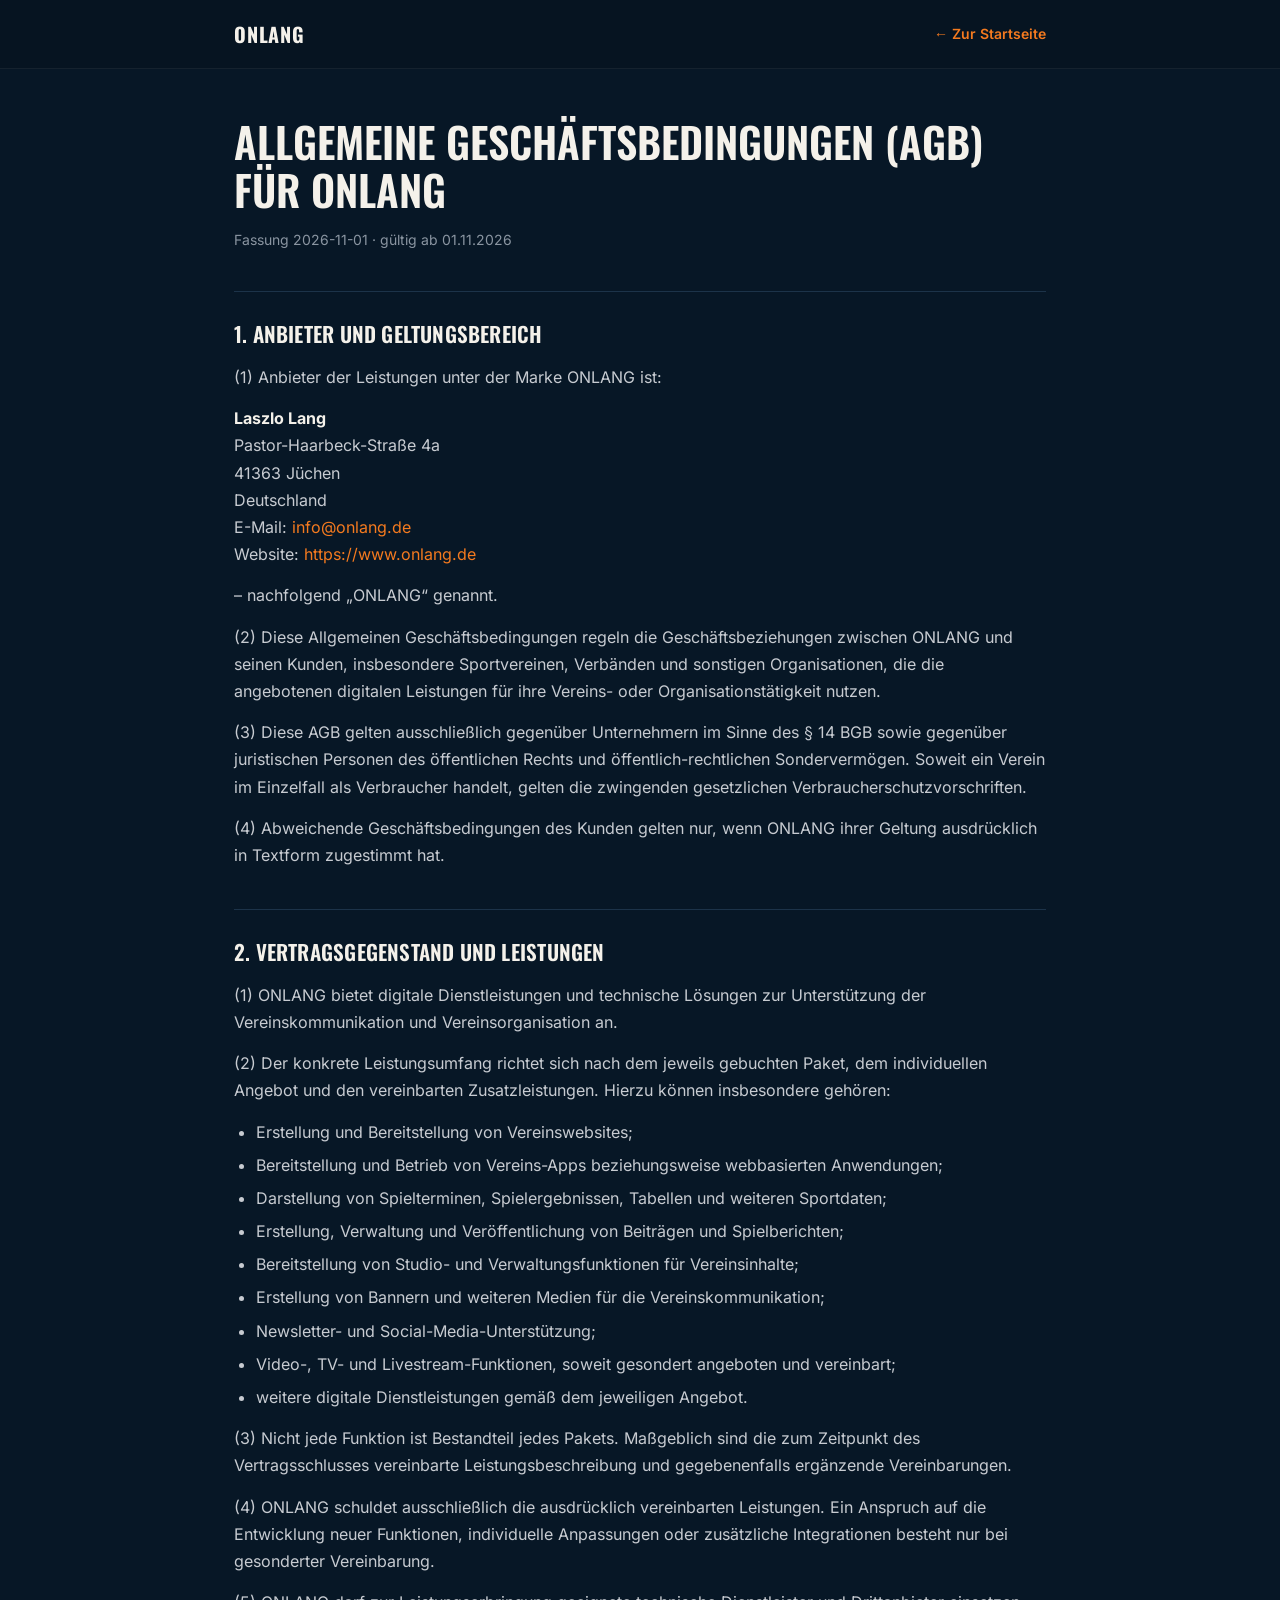
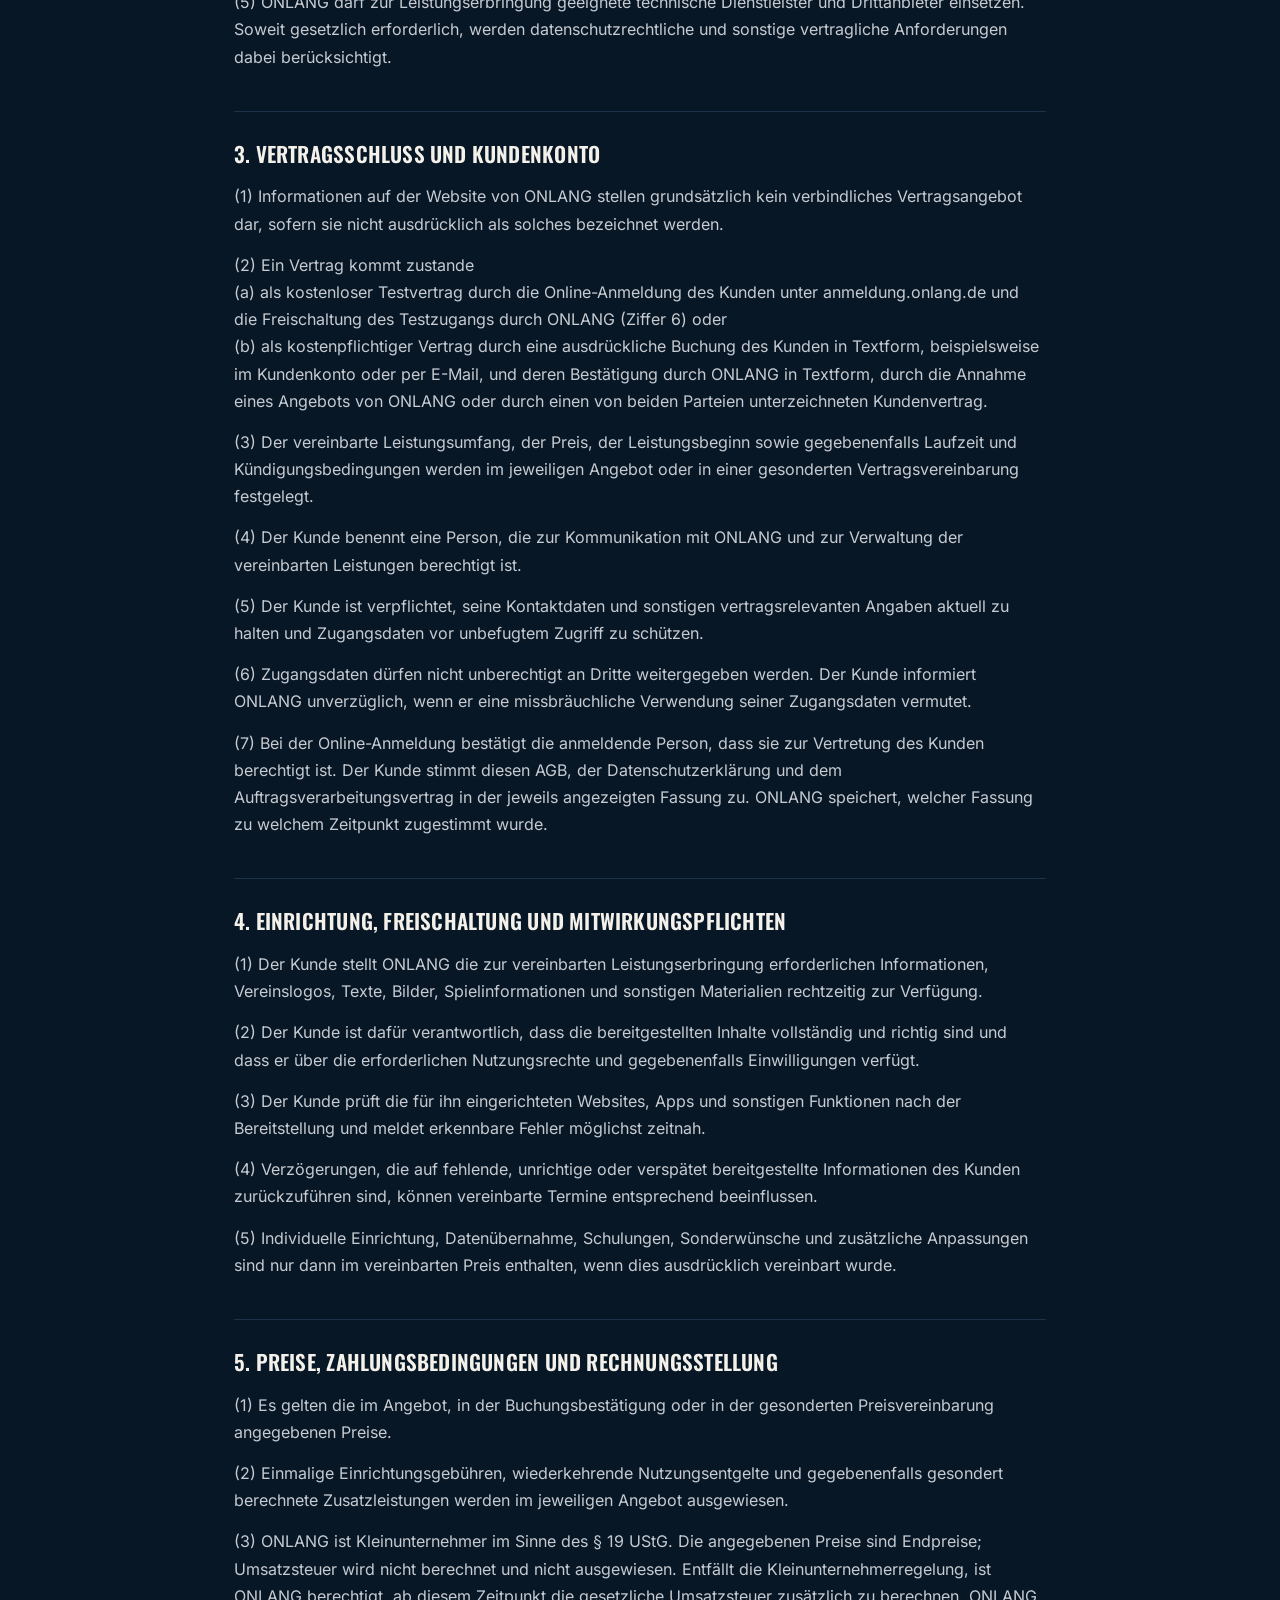
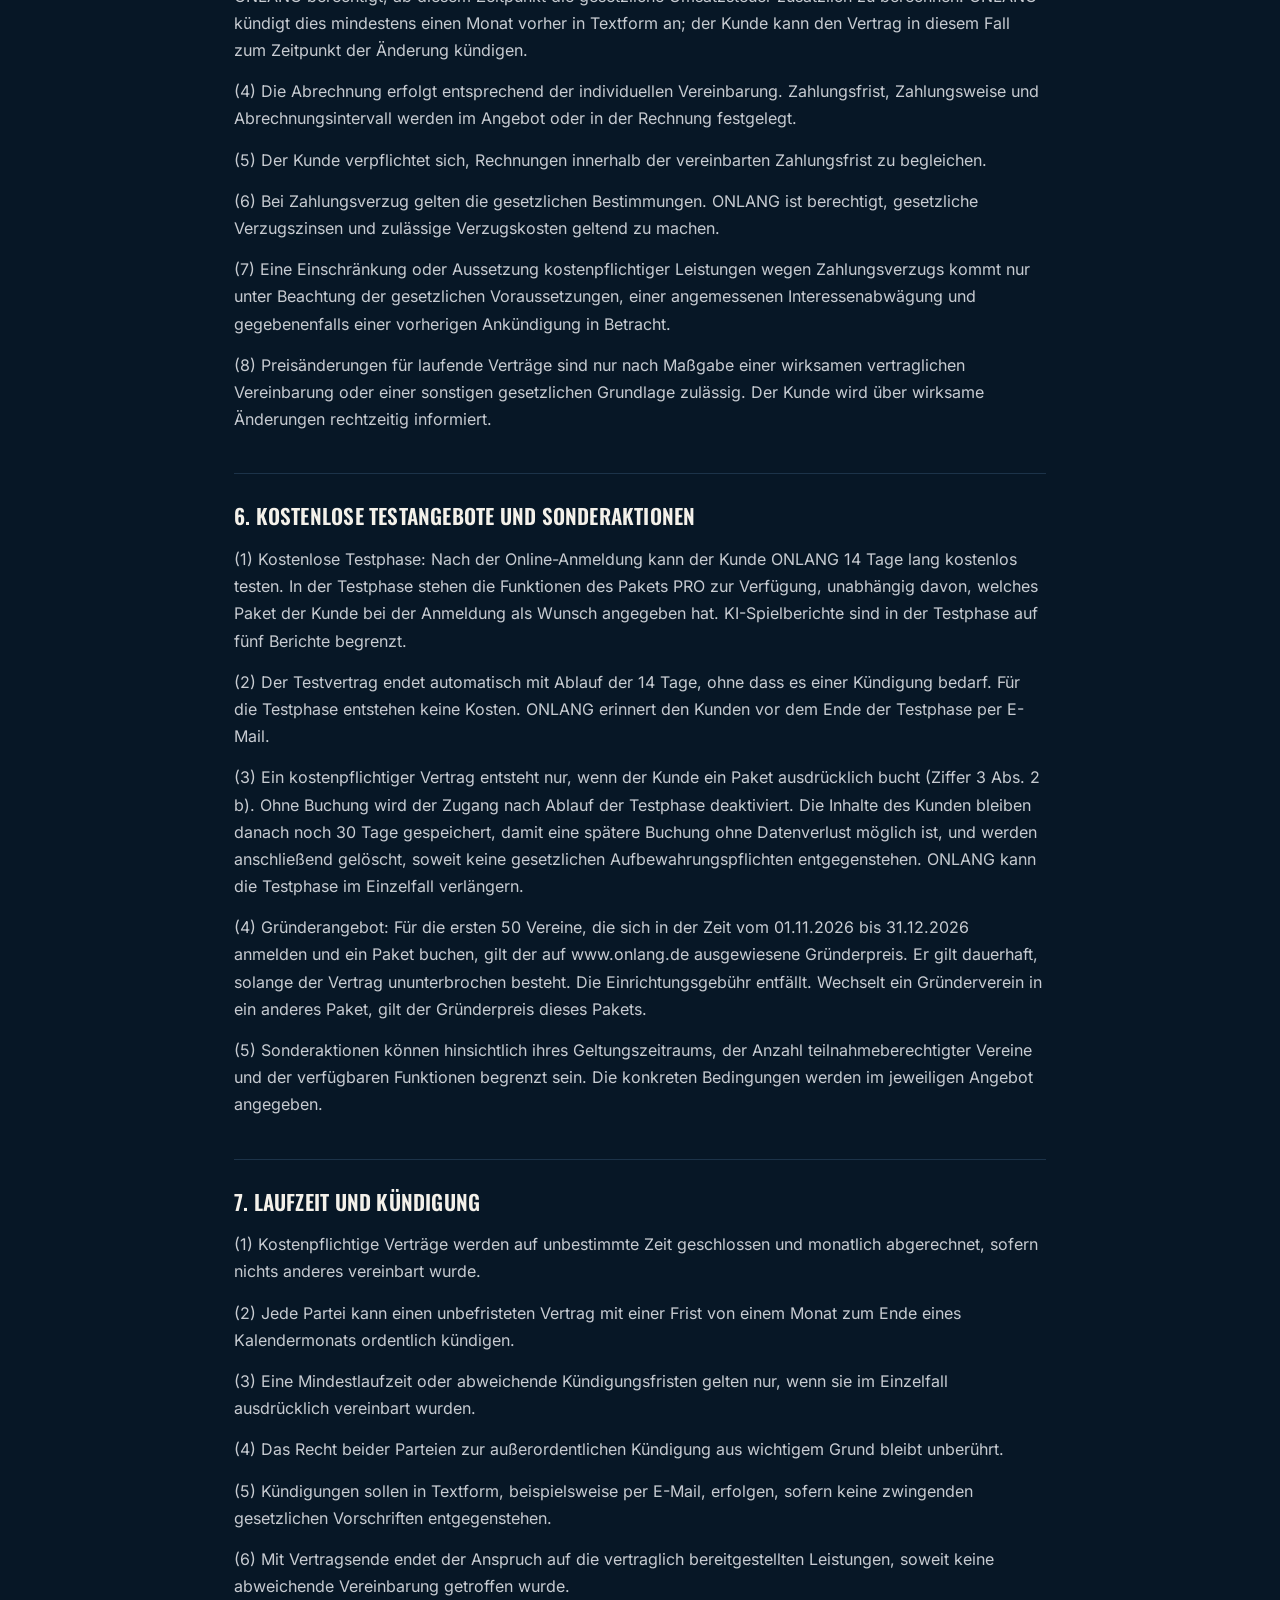
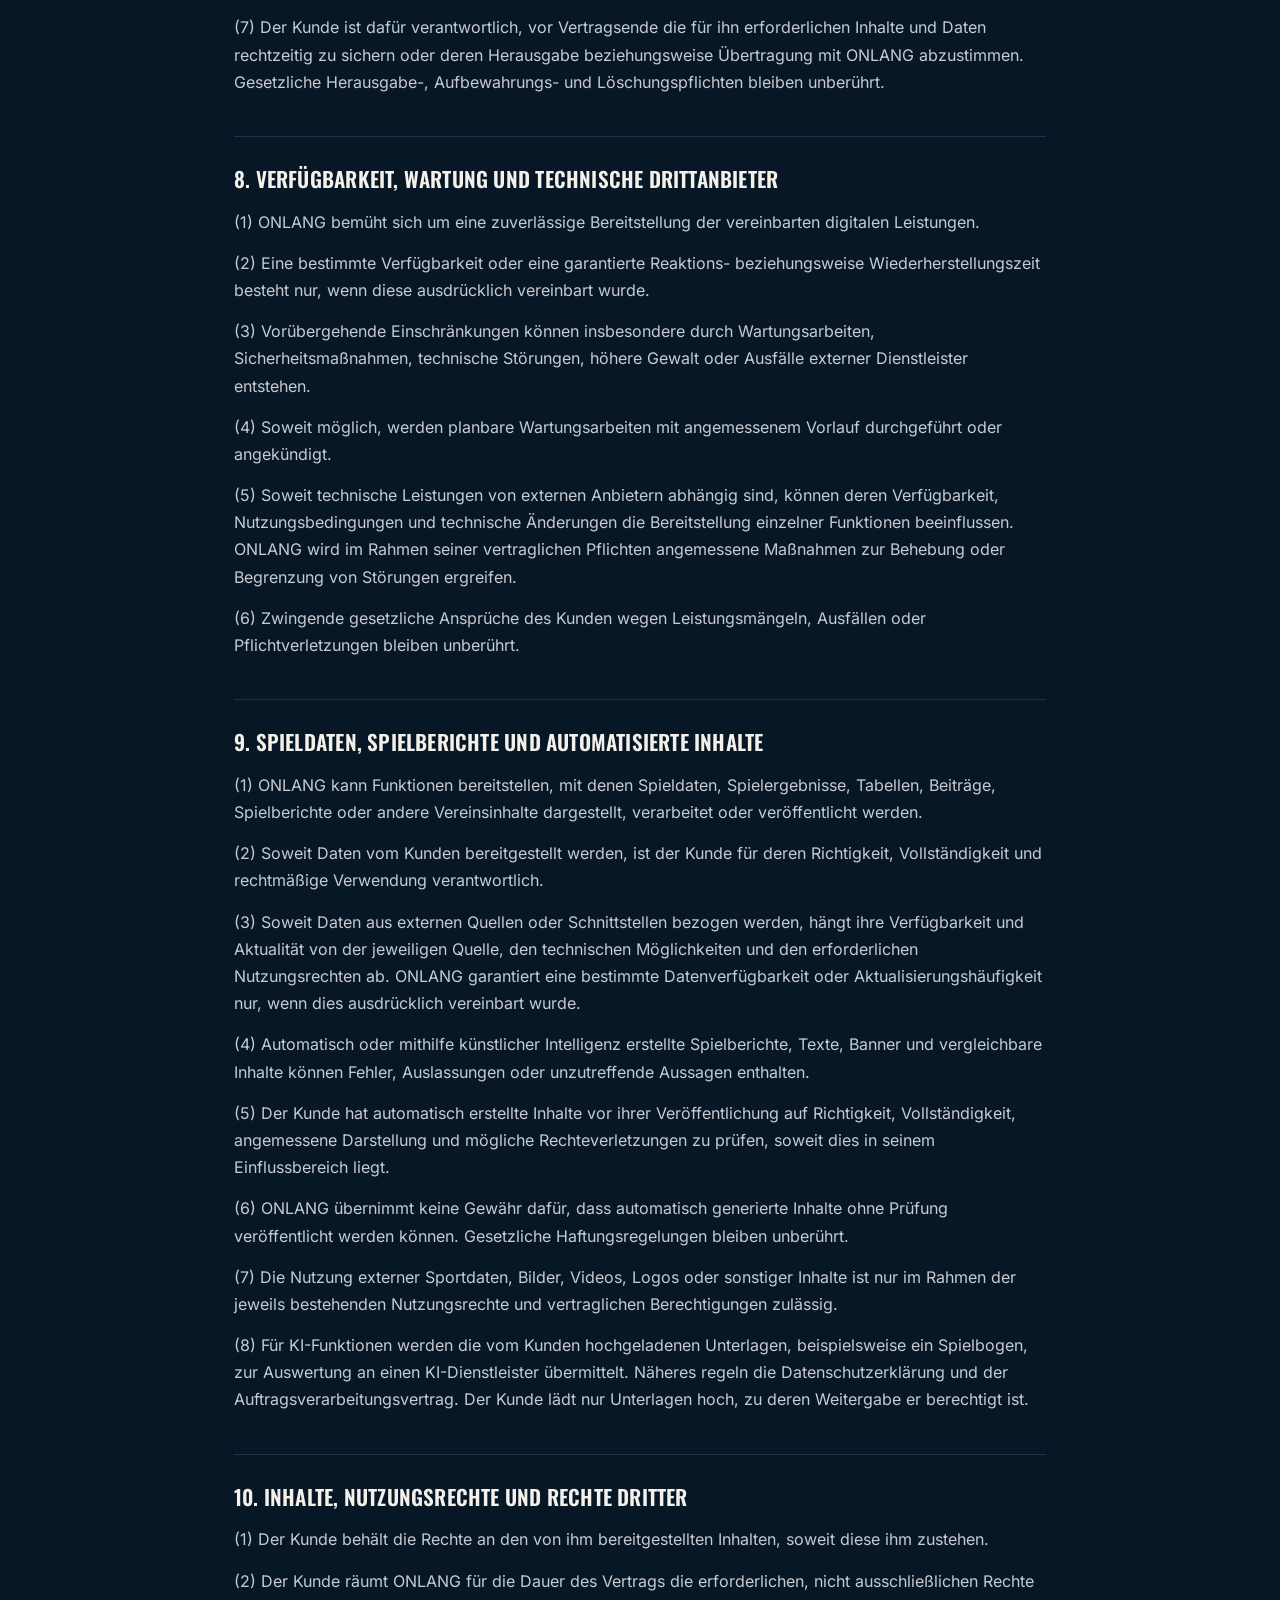
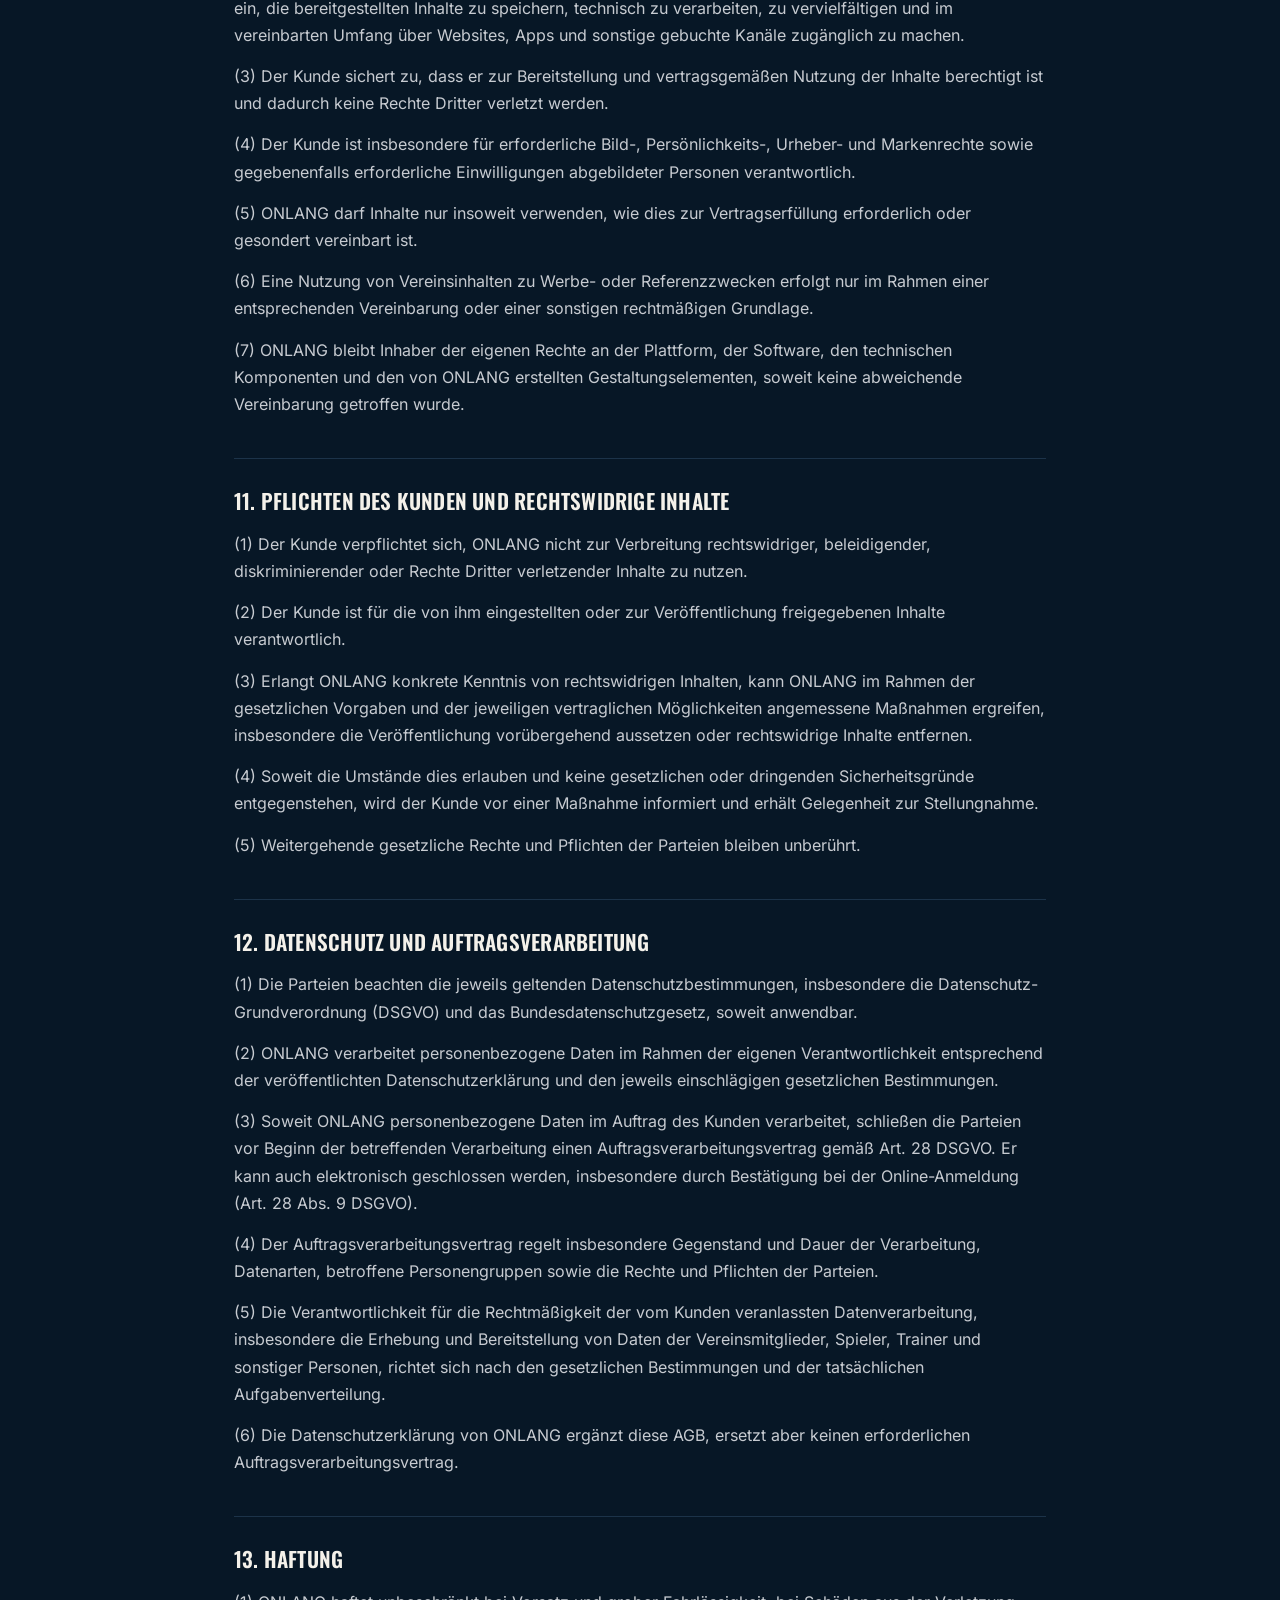
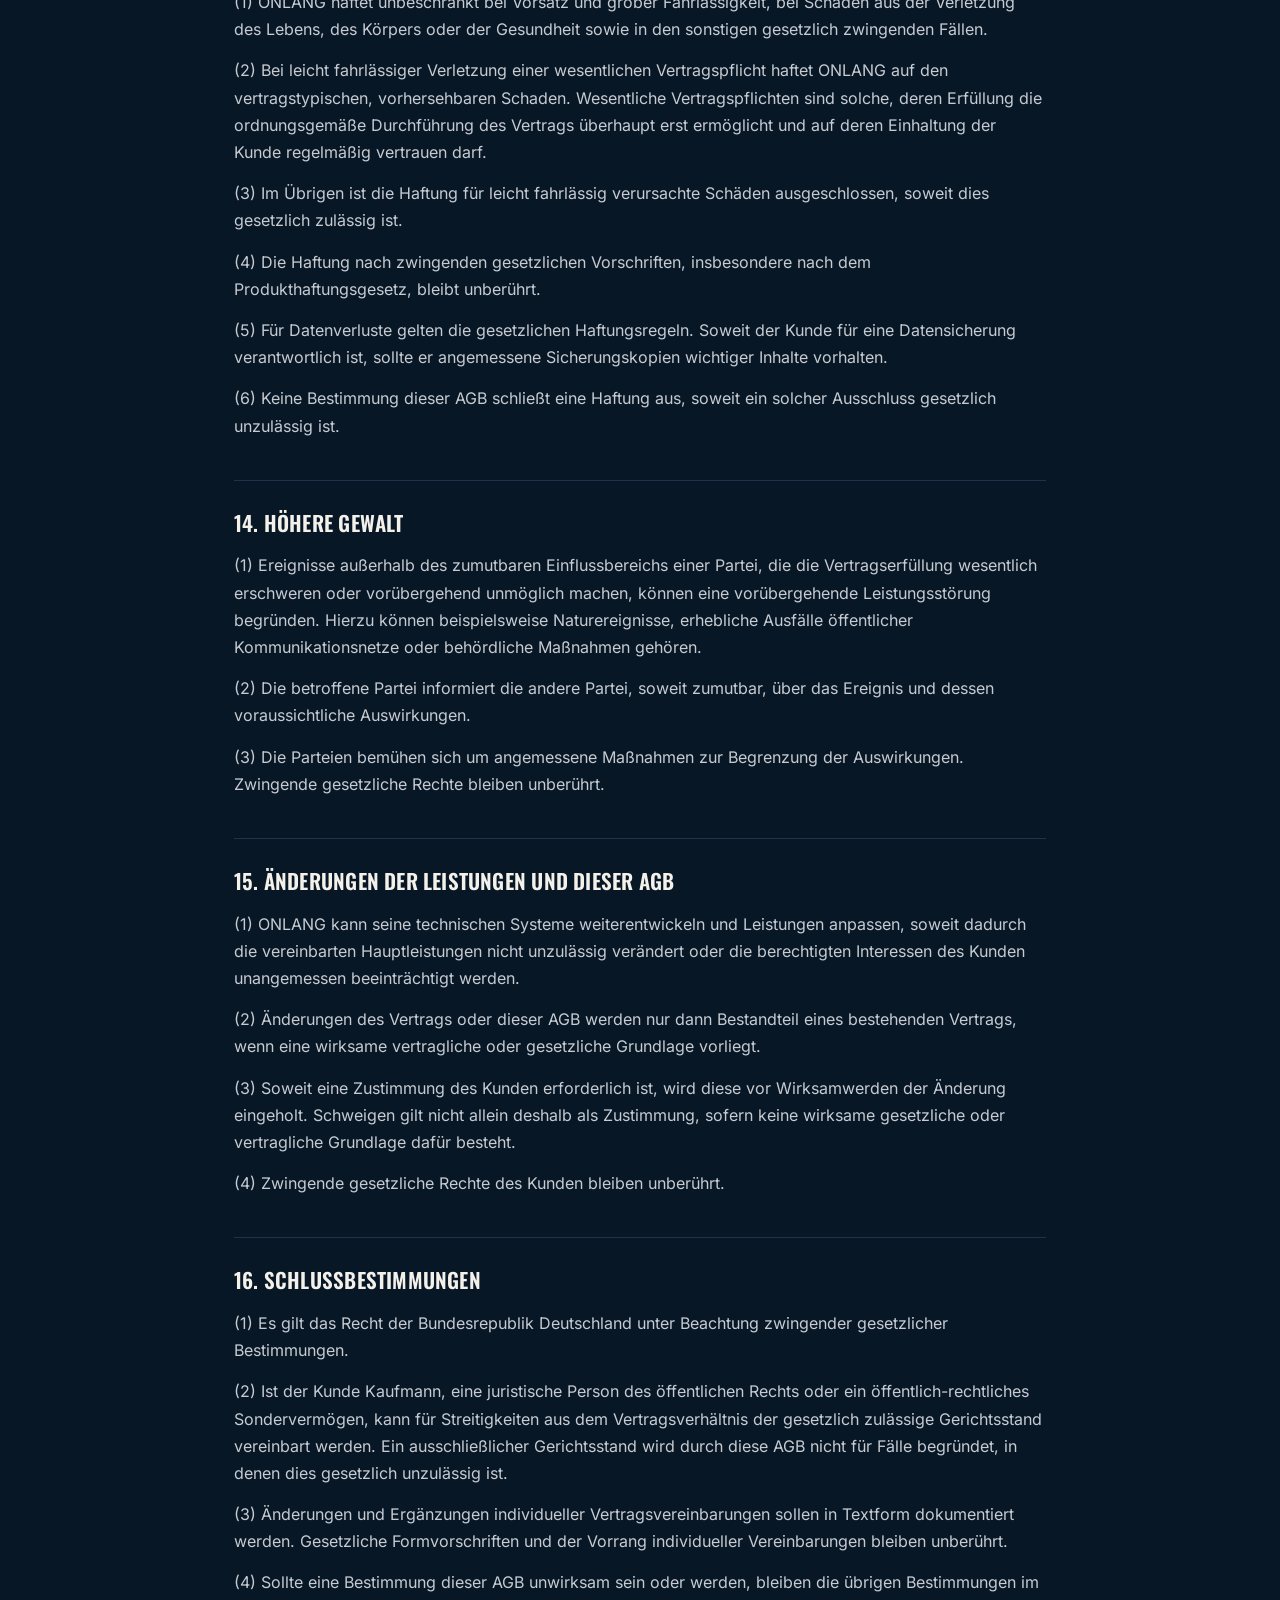
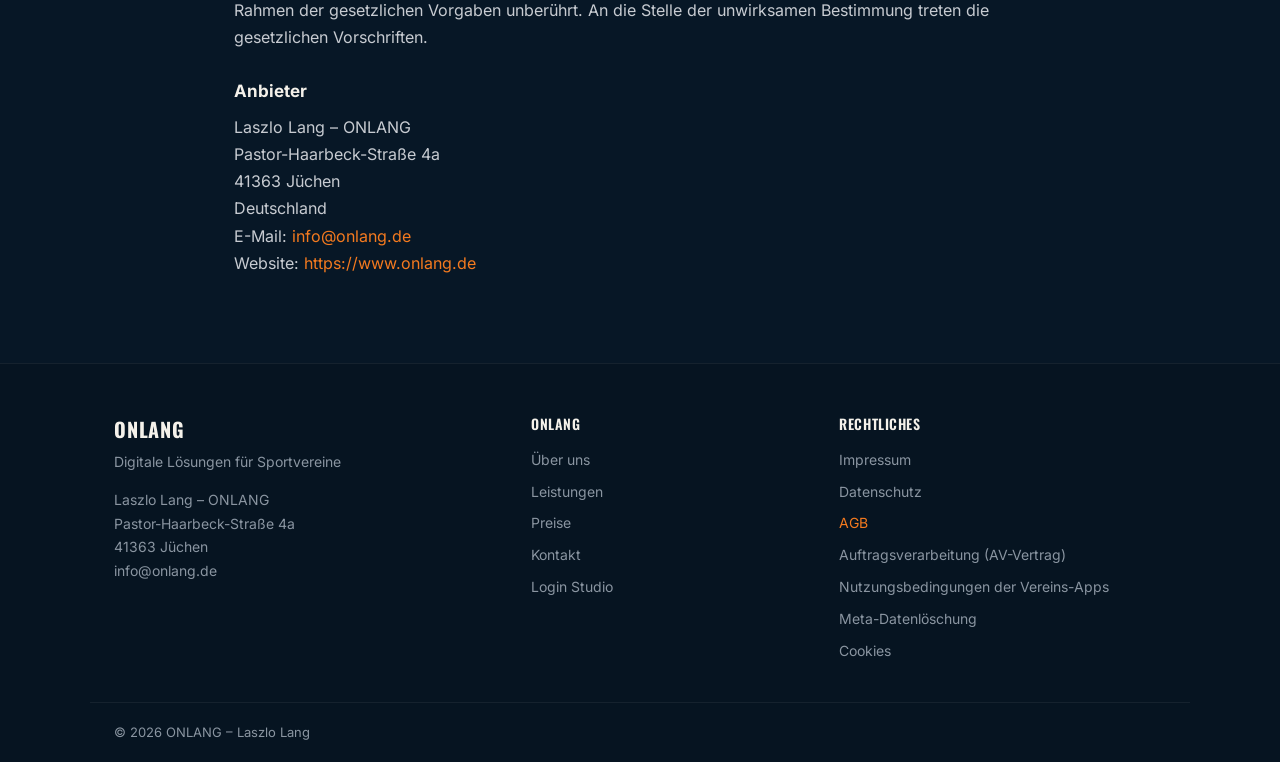
==== commit 5a3cf362: "Rechtsseiten: Telefon, 30 Tage, Entwurfs-Vermerke und erledigte Platzhalter Impressum: Telefon einge" ====
--- a/agb.html
+++ b/agb.html
@@ -19,7 +19,7 @@
 
 <main>
 <h1>Allgemeine Geschäftsbedingungen (AGB) für ONLANG</h1>
-<p class="fassung">Fassung 2026-11-01 · gültig ab 01.11.2026 · Entwurf zur rechtlichen Prüfung</p>
+<p class="fassung">Fassung 2026-11-01 · gültig ab 01.11.2026</p>
 <h2>1. Anbieter und Geltungsbereich</h2>
 <p>(1) Anbieter der Leistungen unter der Marke ONLANG ist:</p>
 <p><strong>Laszlo Lang</strong><br>Pastor-Haarbeck-Straße 4a<br>41363 Jüchen<br>Deutschland<br>E-Mail: <a href="mailto:info@onlang.de">info@onlang.de</a><br>Website: <a href="https://www.onlang.de/">https://www.onlang.de</a></p>
@@ -70,7 +70,7 @@
 <h2>6. Kostenlose Testangebote und Sonderaktionen</h2>
 <p>(1) Kostenlose Testphase: Nach der Online-Anmeldung kann der Kunde ONLANG 14 Tage lang kostenlos testen. In der Testphase stehen die Funktionen des Pakets PRO zur Verfügung, unabhängig davon, welches Paket der Kunde bei der Anmeldung als Wunsch angegeben hat. KI-Spielberichte sind in der Testphase auf fünf Berichte begrenzt.</p>
 <p>(2) Der Testvertrag endet automatisch mit Ablauf der 14 Tage, ohne dass es einer Kündigung bedarf. Für die Testphase entstehen keine Kosten. ONLANG erinnert den Kunden vor dem Ende der Testphase per E-Mail.</p>
-<p>(3) Ein kostenpflichtiger Vertrag entsteht nur, wenn der Kunde ein Paket ausdrücklich bucht (Ziffer 3 Abs. 2 b). Ohne Buchung wird der Zugang nach Ablauf der Testphase deaktiviert. Die Inhalte des Kunden bleiben danach noch <mark class="platzhalter">[30]</mark> Tage gespeichert, damit eine spätere Buchung ohne Datenverlust möglich ist, und werden anschließend gelöscht, soweit keine gesetzlichen Aufbewahrungspflichten entgegenstehen. ONLANG kann die Testphase im Einzelfall verlängern.</p>
+<p>(3) Ein kostenpflichtiger Vertrag entsteht nur, wenn der Kunde ein Paket ausdrücklich bucht (Ziffer 3 Abs. 2 b). Ohne Buchung wird der Zugang nach Ablauf der Testphase deaktiviert. Die Inhalte des Kunden bleiben danach noch 30 Tage gespeichert, damit eine spätere Buchung ohne Datenverlust möglich ist, und werden anschließend gelöscht, soweit keine gesetzlichen Aufbewahrungspflichten entgegenstehen. ONLANG kann die Testphase im Einzelfall verlängern.</p>
 <p>(4) Gründerangebot: Für die ersten 50 Vereine, die sich in der Zeit vom 01.11.2026 bis 31.12.2026 anmelden und ein Paket buchen, gilt der auf www.onlang.de ausgewiesene Gründerpreis. Er gilt dauerhaft, solange der Vertrag ununterbrochen besteht. Die Einrichtungsgebühr entfällt. Wechselt ein Gründerverein in ein anderes Paket, gilt der Gründerpreis dieses Pakets.</p>
 <p>(5) Sonderaktionen können hinsichtlich ihres Geltungszeitraums, der Anzahl teilnahmeberechtigter Vereine und der verfügbaren Funktionen begrenzt sein. Die konkreten Bedingungen werden im jeweiligen Angebot angegeben.</p>
 <h2>7. Laufzeit und Kündigung</h2>
@@ -141,7 +141,6 @@
 <p>(4) Sollte eine Bestimmung dieser AGB unwirksam sein oder werden, bleiben die übrigen Bestimmungen im Rahmen der gesetzlichen Vorgaben unberührt. An die Stelle der unwirksamen Bestimmung treten die gesetzlichen Vorschriften.</p>
 <h3>Anbieter</h3>
 <p>Laszlo Lang – ONLANG<br>Pastor-Haarbeck-Straße 4a<br>41363 Jüchen<br>Deutschland<br>E-Mail: <a href="mailto:info@onlang.de">info@onlang.de</a><br>Website: <a href="https://www.onlang.de/">https://www.onlang.de</a></p>
-<p class="fassung">Ende des Entwurfs</p>
 </main>
 
 <footer class="ftr">
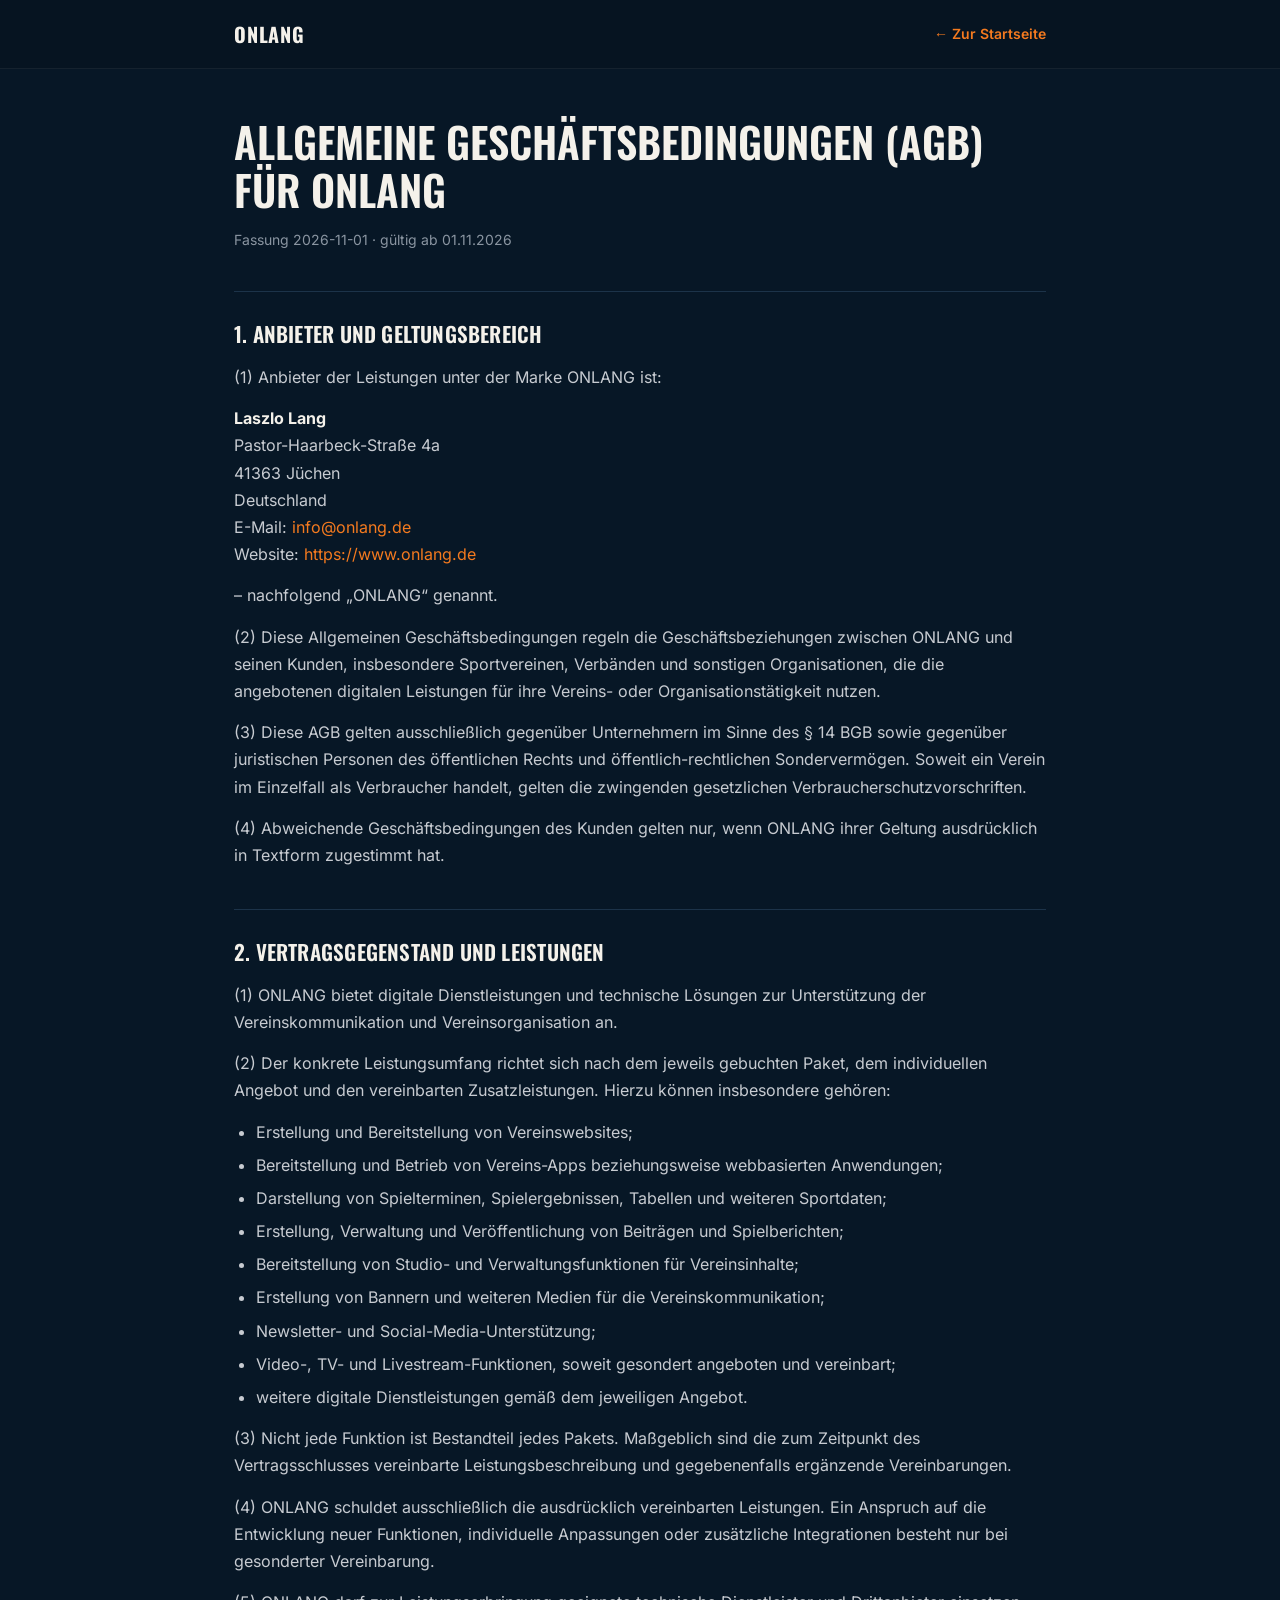
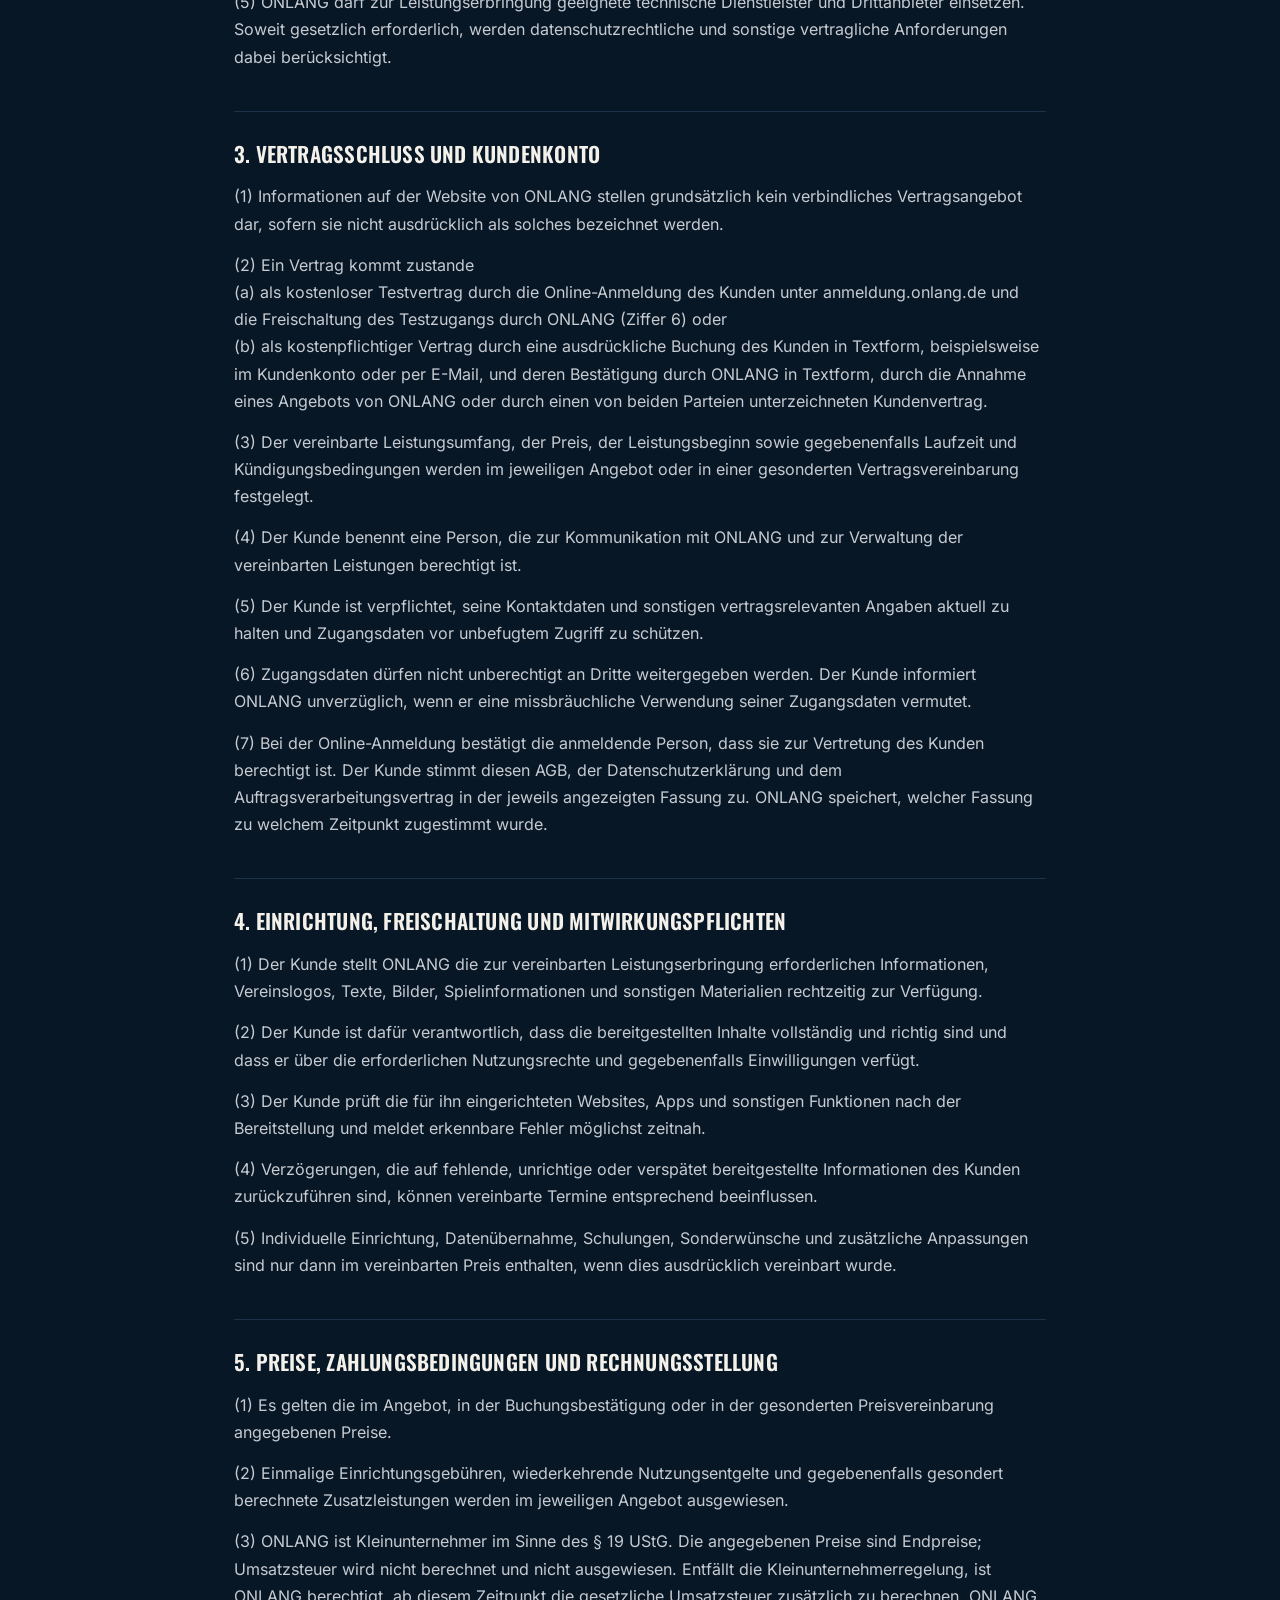
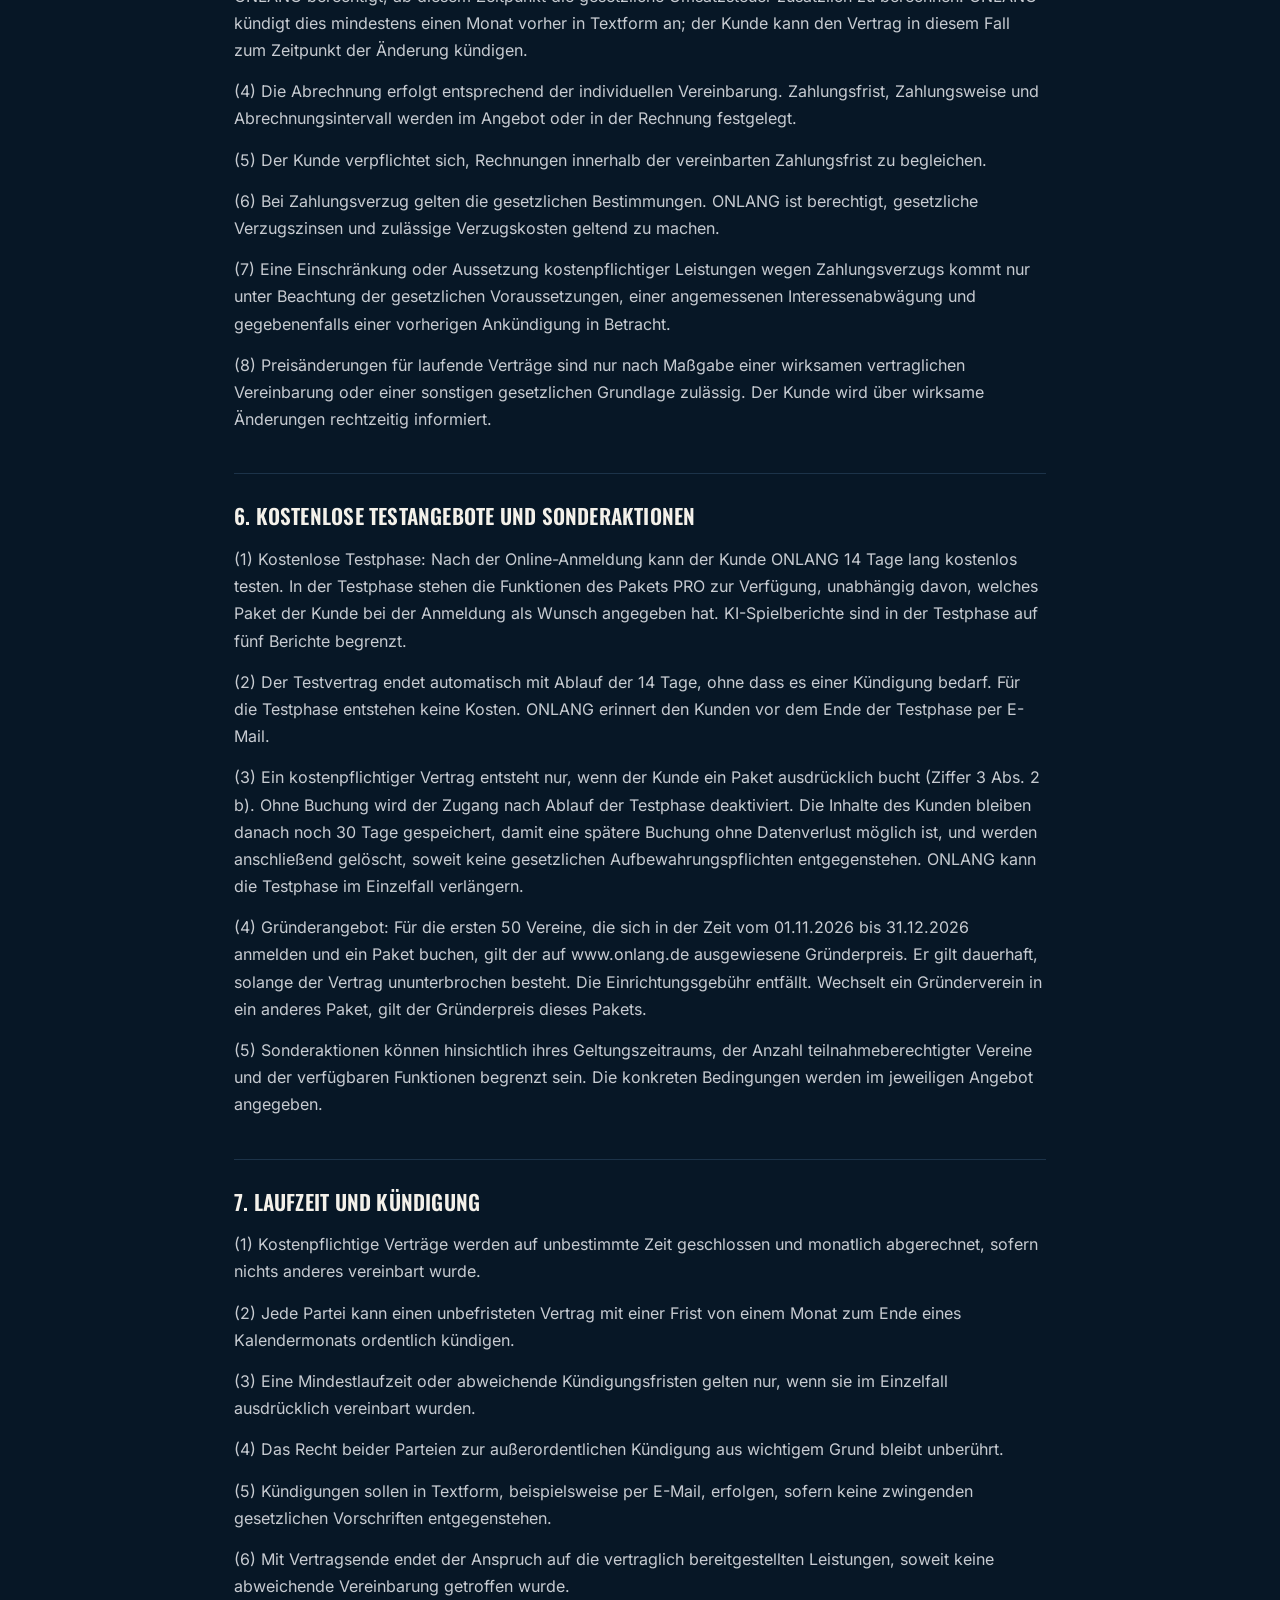
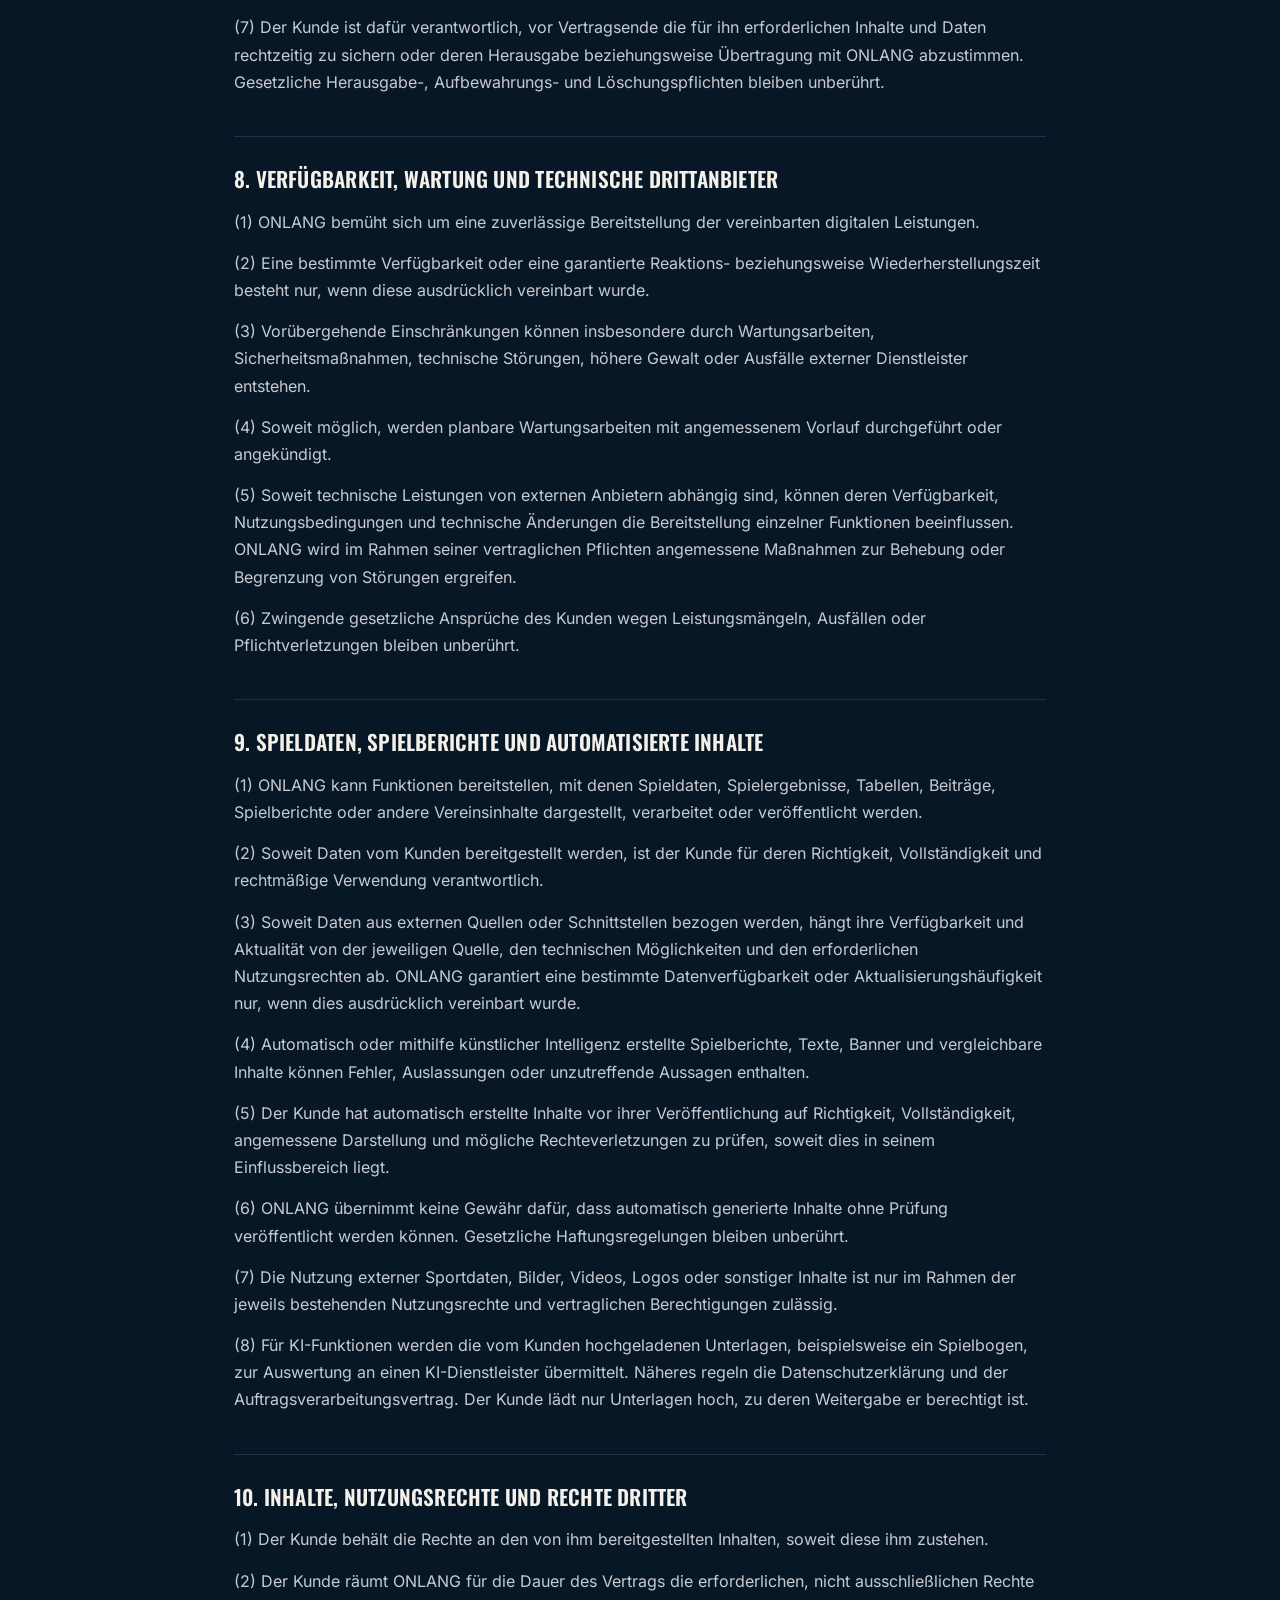
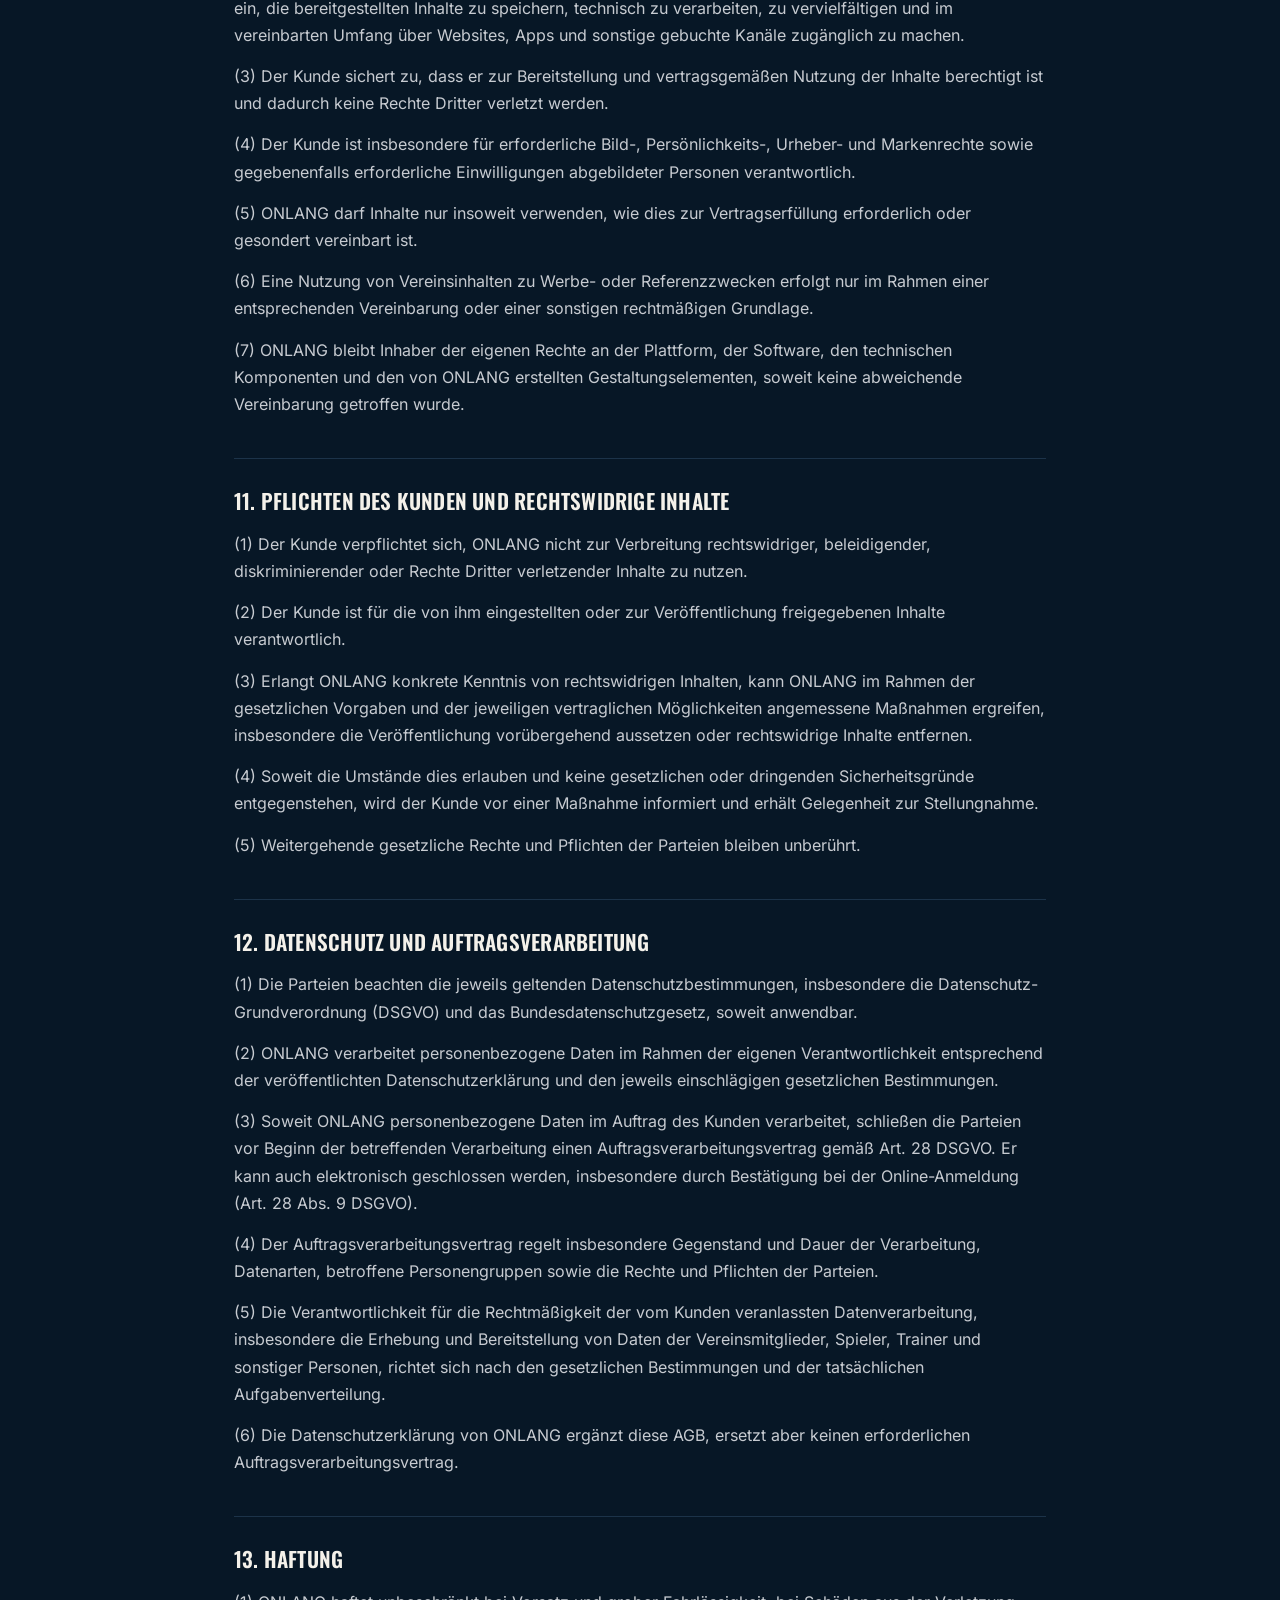
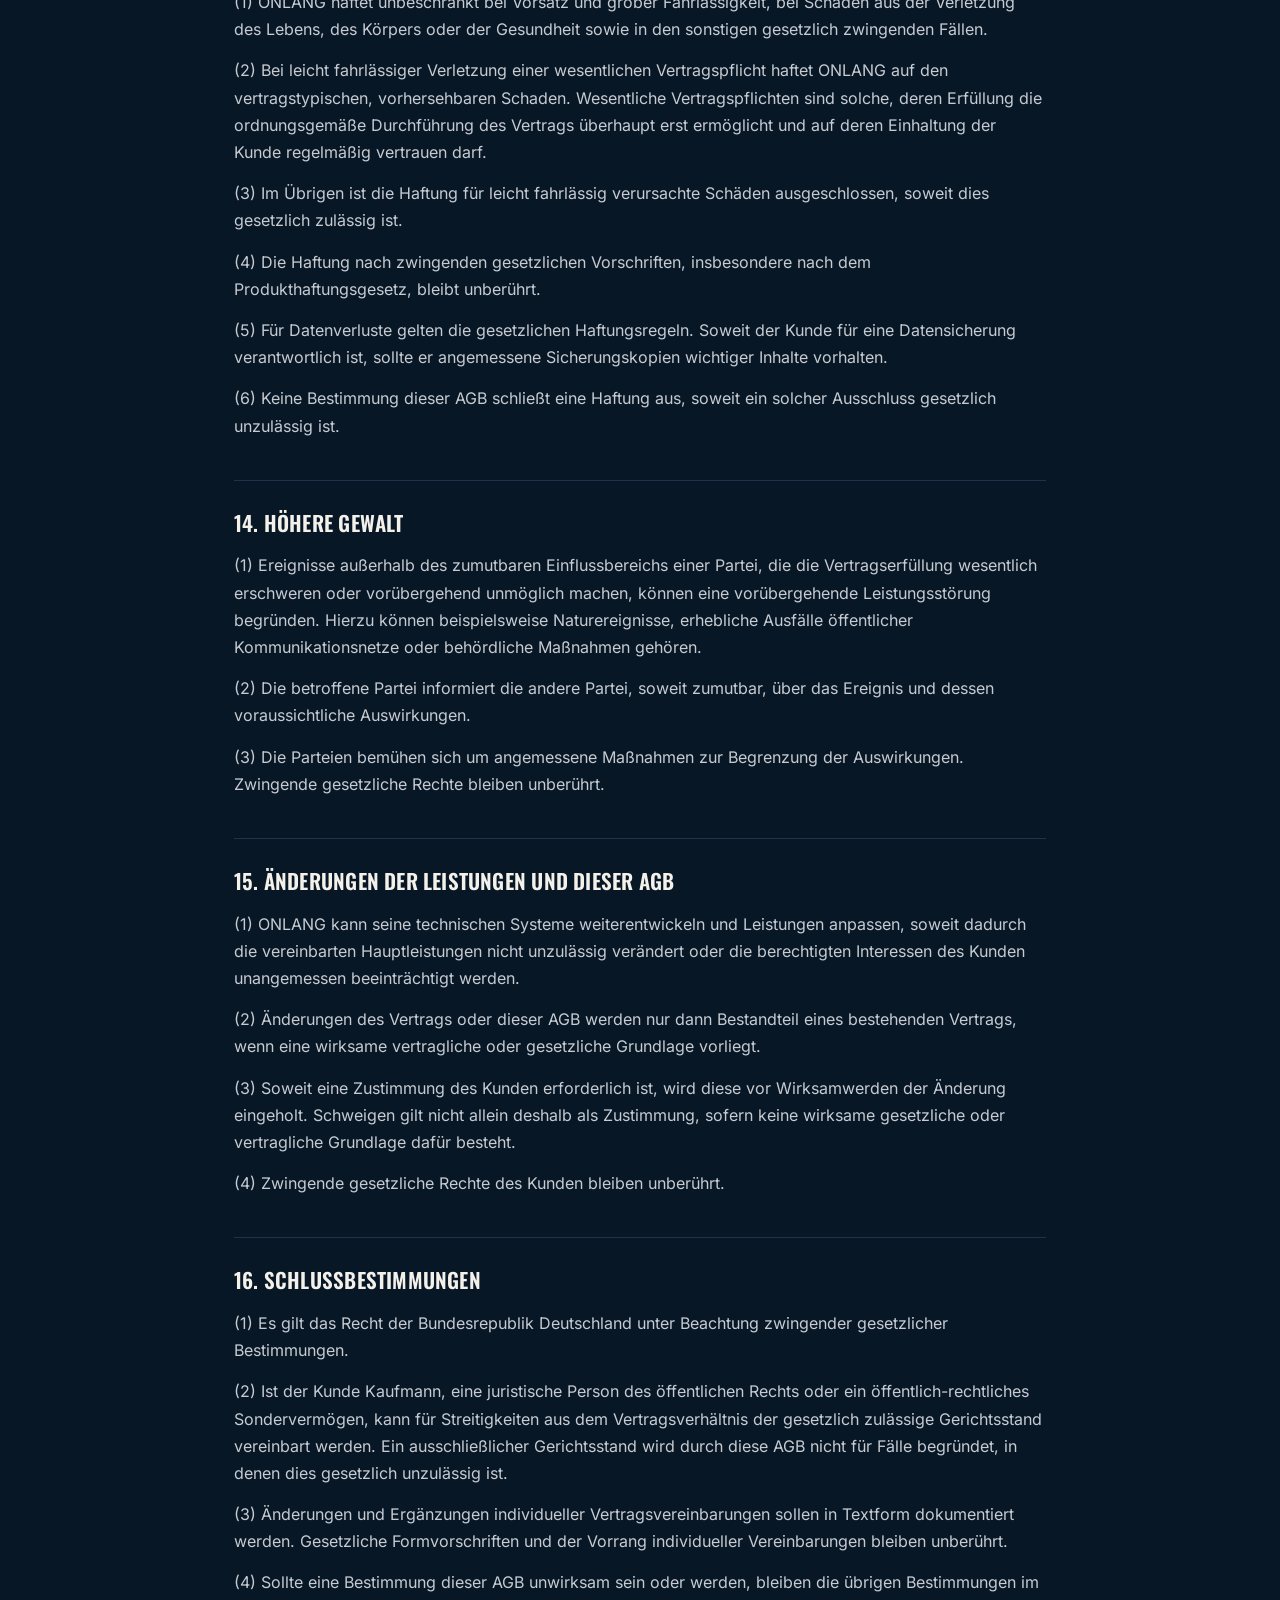
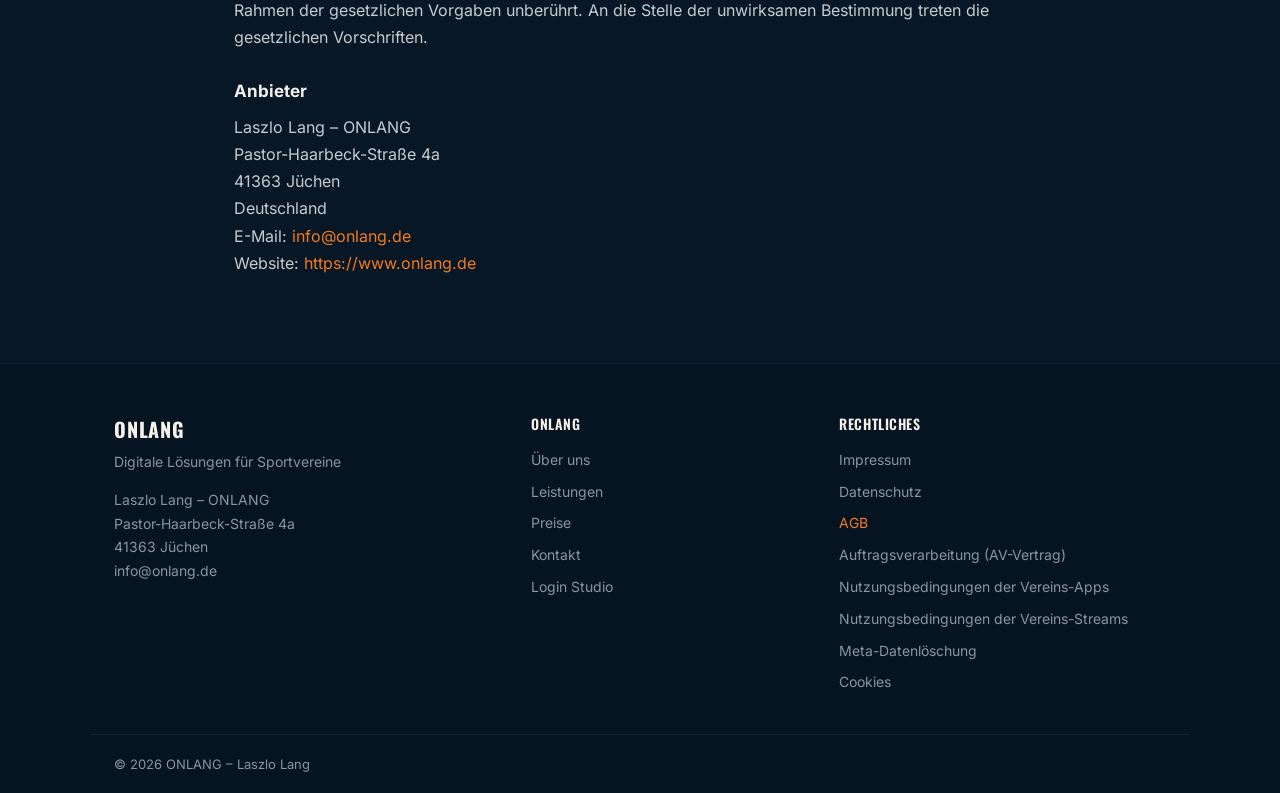
==== commit 35de7226: "Fuss: Eintrag "Nutzungsbedingungen der Vereins-Streams" (nur Vorschau) Direkt unter "Nutzungsbedingu" ====
--- a/agb.html
+++ b/agb.html
@@ -168,6 +168,7 @@
         <li><a href="/agb" aria-current="page">AGB</a></li>
         <li><a href="/avv">Auftragsverarbeitung (AV-Vertrag)</a></li>
         <li><a href="https://app.onlang.de/nutzungsbedingungen">Nutzungsbedingungen der Vereins-Apps</a></li>
+        <li><a href="https://app.onlang.de/nutzungsbedingungen-neu">Nutzungsbedingungen der Vereins-Streams</a></li>
         <li><a href="/meta-datenloeschung">Meta-Datenlöschung</a></li>
         <li><a href="/cookies">Cookies</a></li>
       </ul>
@@ -178,5 +179,6 @@
   </div>
 </footer>
 
+<script src="/rechtsseiten.js"></script>
 </body>
 </html>
--- a/rechtsseiten.css
+++ b/rechtsseiten.css
@@ -25,6 +25,10 @@
 p{color:var(--muted);margin-bottom:14px;}
 p.untertitel{color:var(--text);font-weight:600;}
 p.fassung{font-size:14px;color:var(--faint);}
+/* Hinweis bei ?lang=hu/en (rechtsseiten.js): nur deutsche Fassung verbindlich */
+.sprach-hinweis{background:var(--card);border:1px solid var(--border-2);border-left:4px solid var(--primary);border-radius:8px;padding:14px 18px;margin-bottom:28px;font-size:15px;color:var(--muted);}
+.sprach-hinweis strong{color:var(--text);}
+.sprach-hinweis a{color:var(--primary);}
 strong{color:var(--text);}
 ul{color:var(--muted);margin:0 0 14px 22px;}
 ul.nr{list-style:none;margin-left:0;}
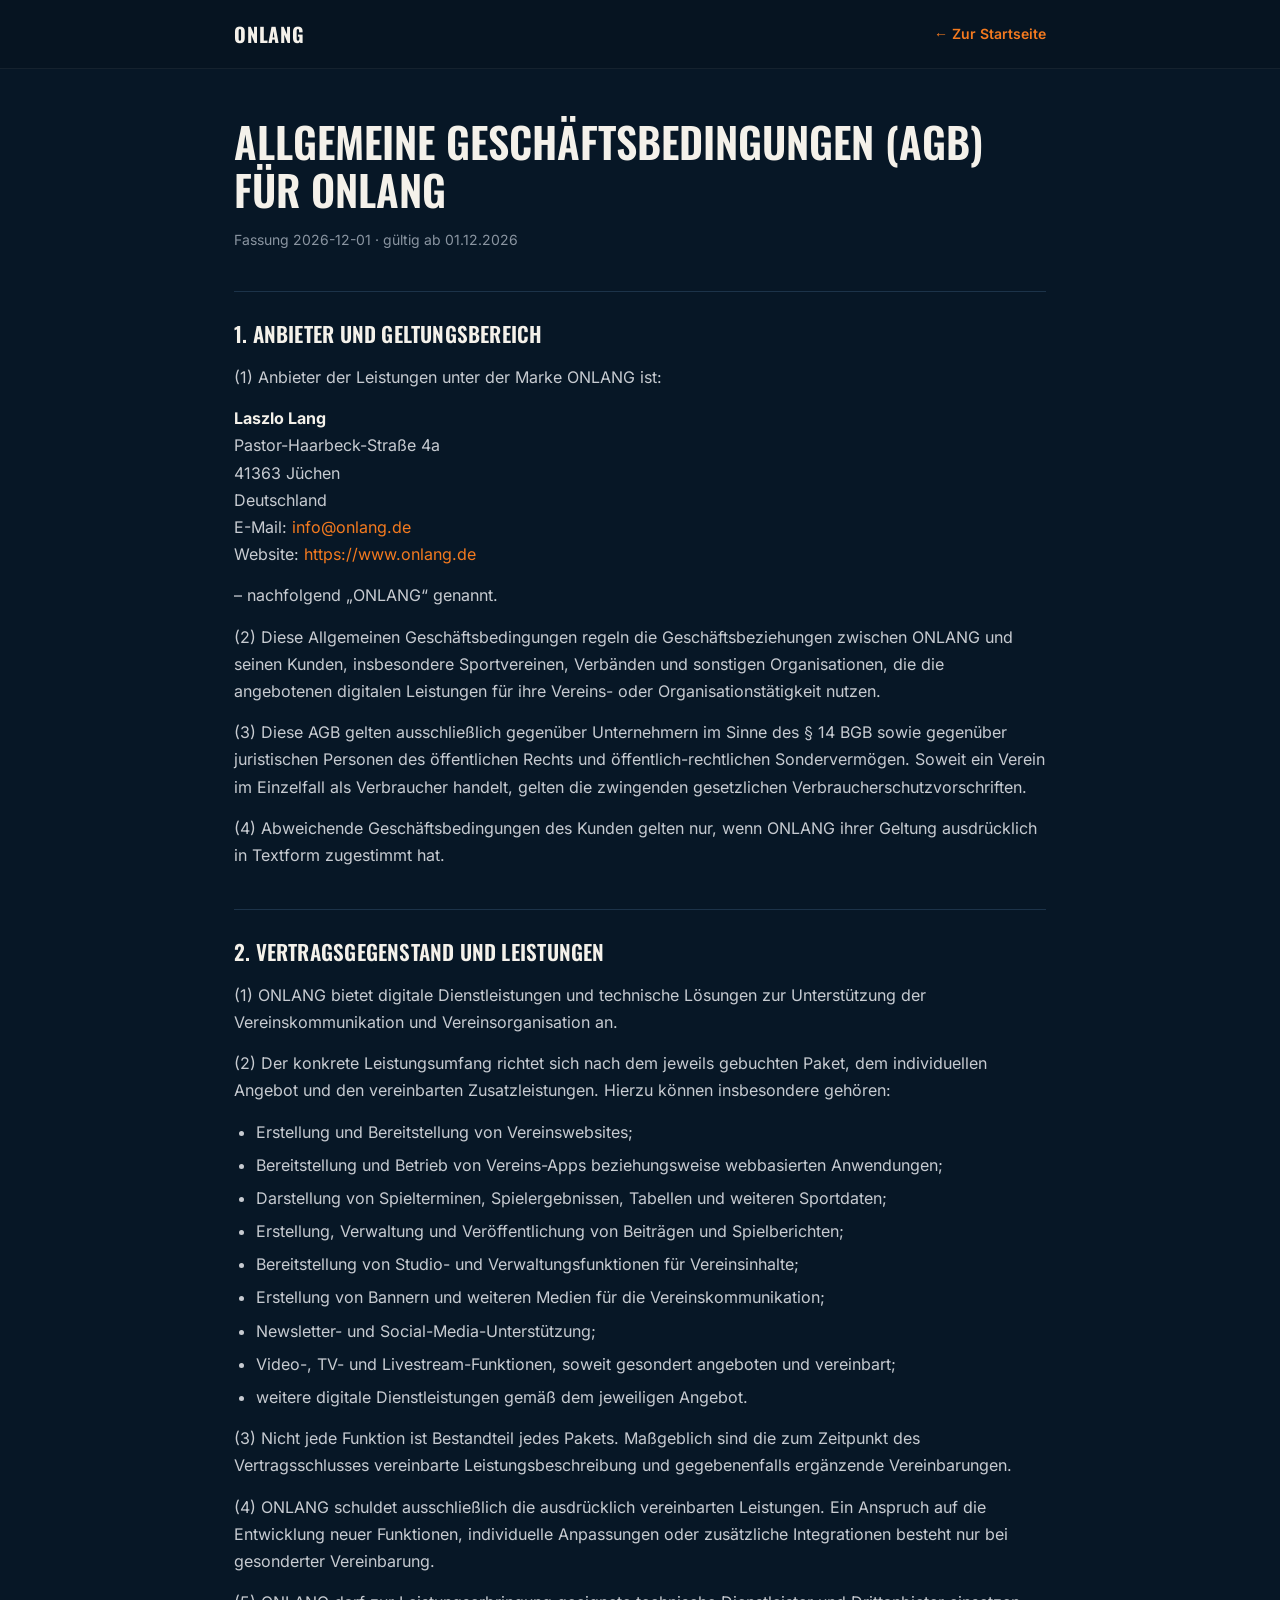
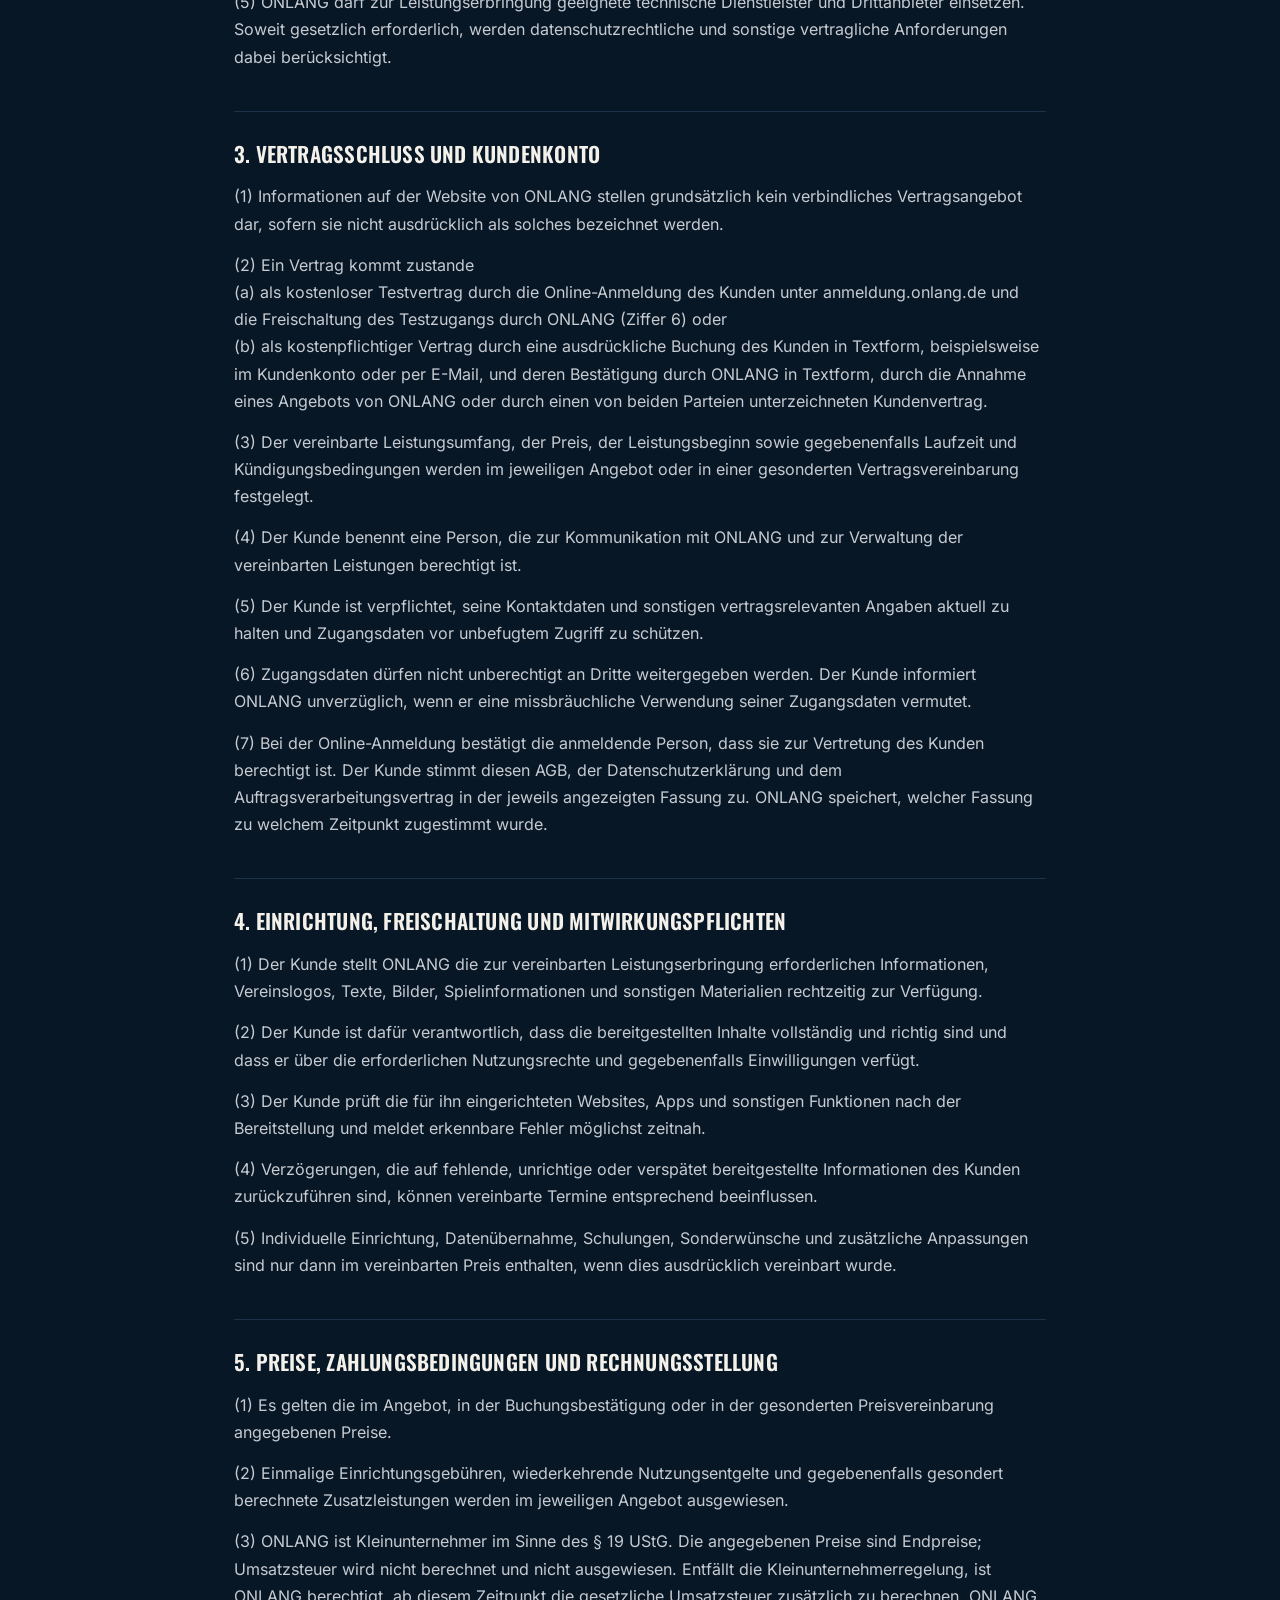
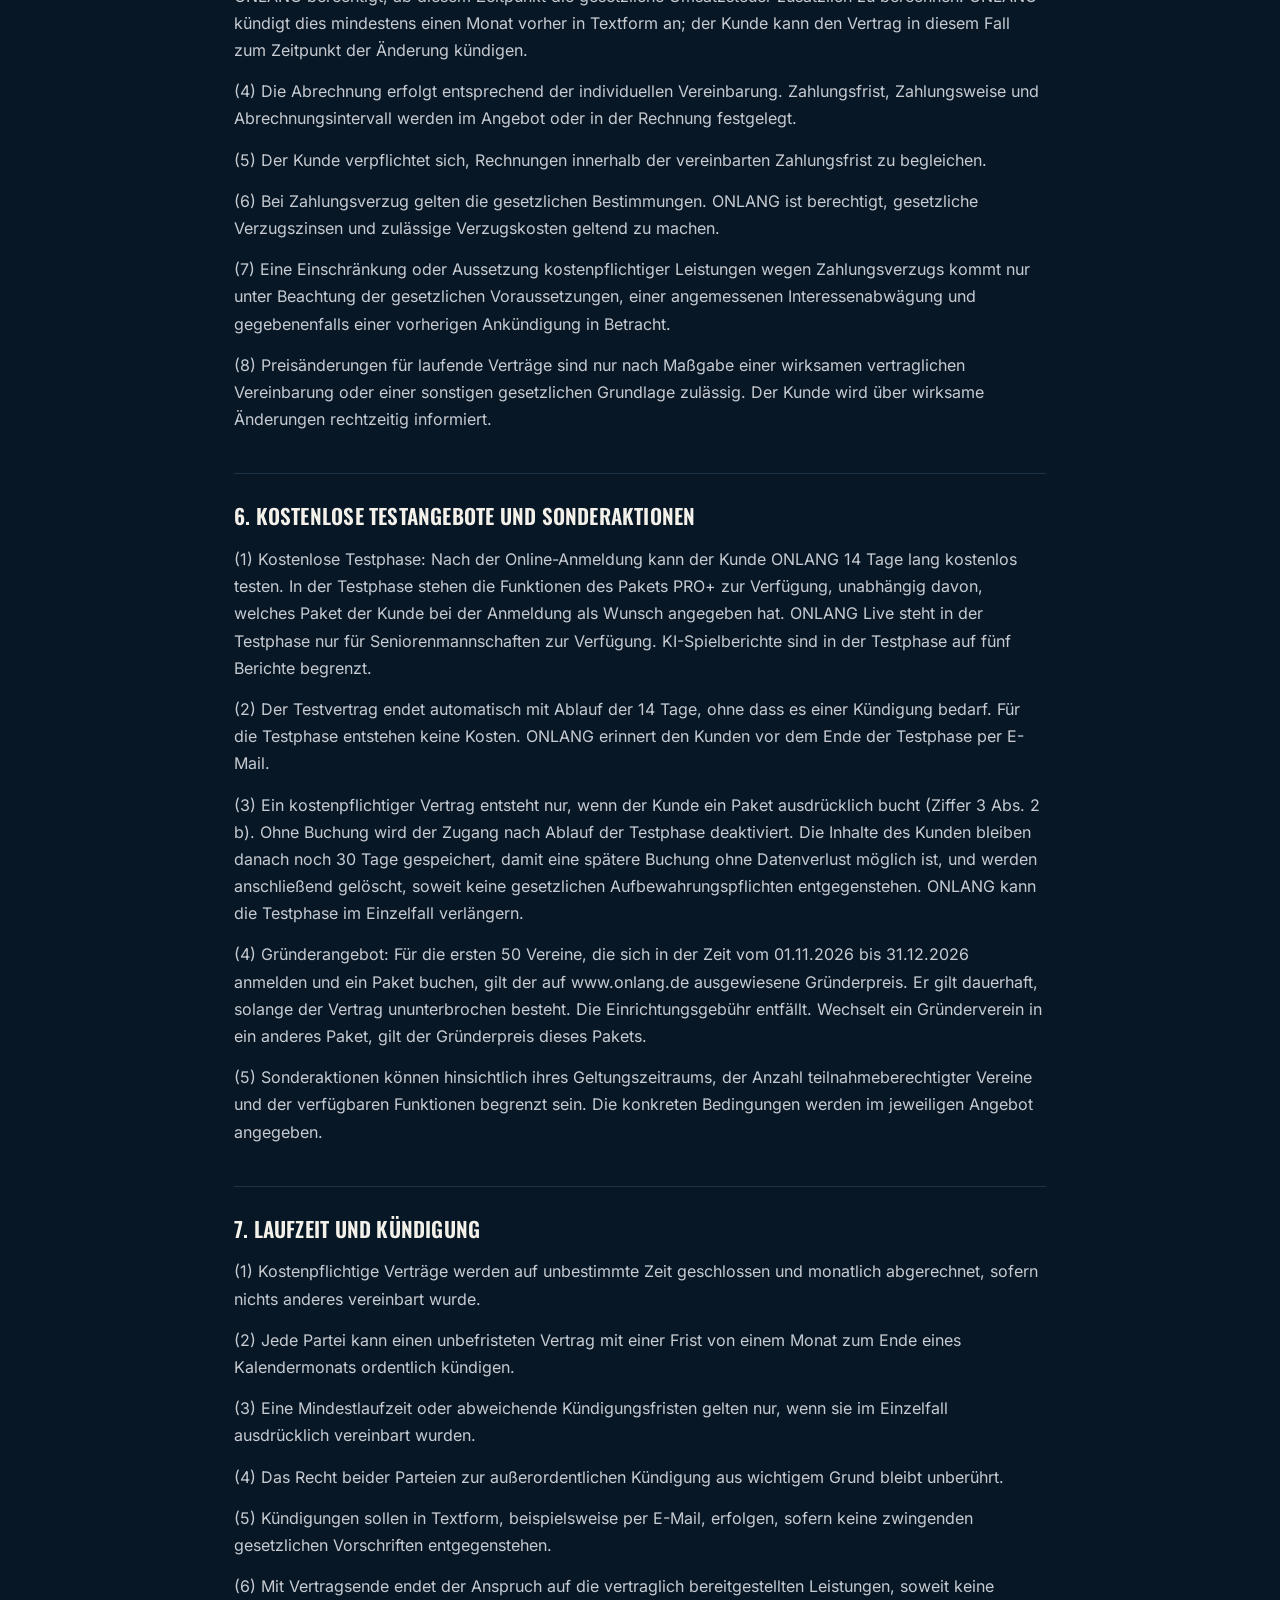
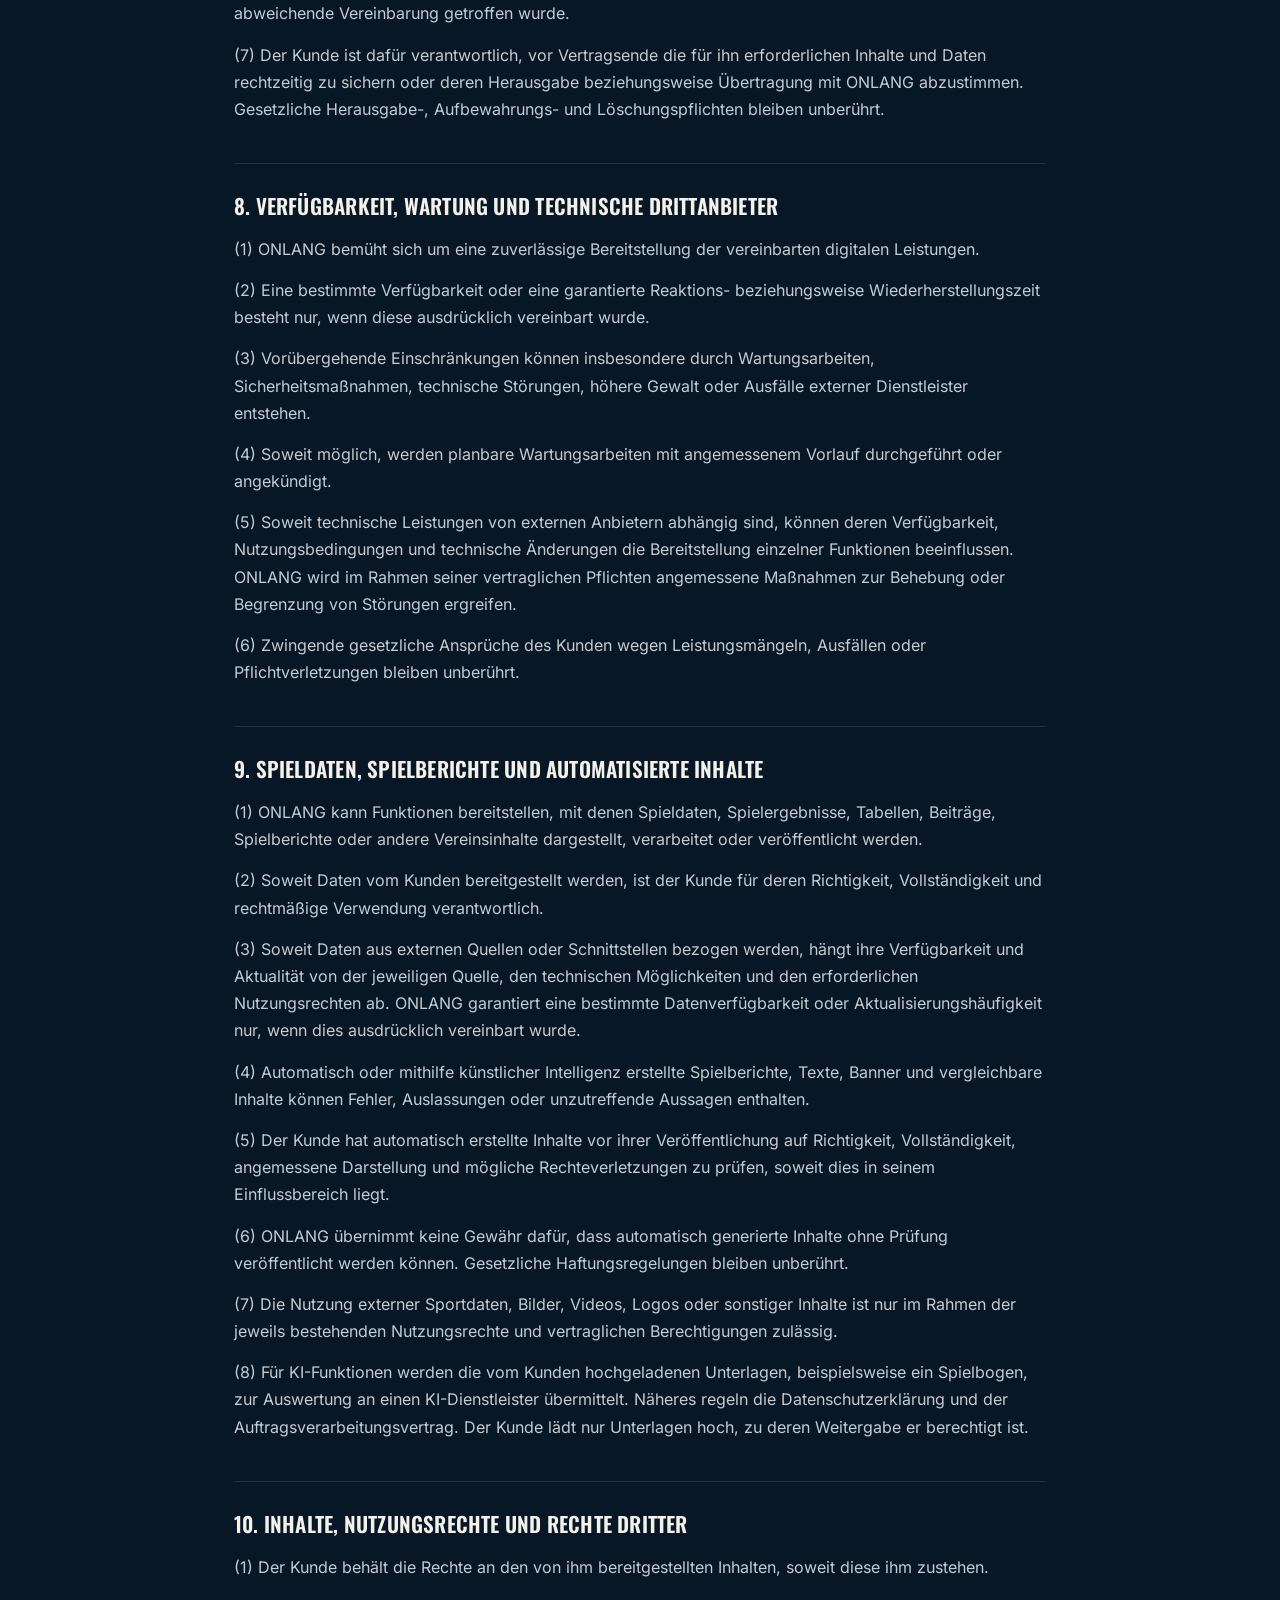
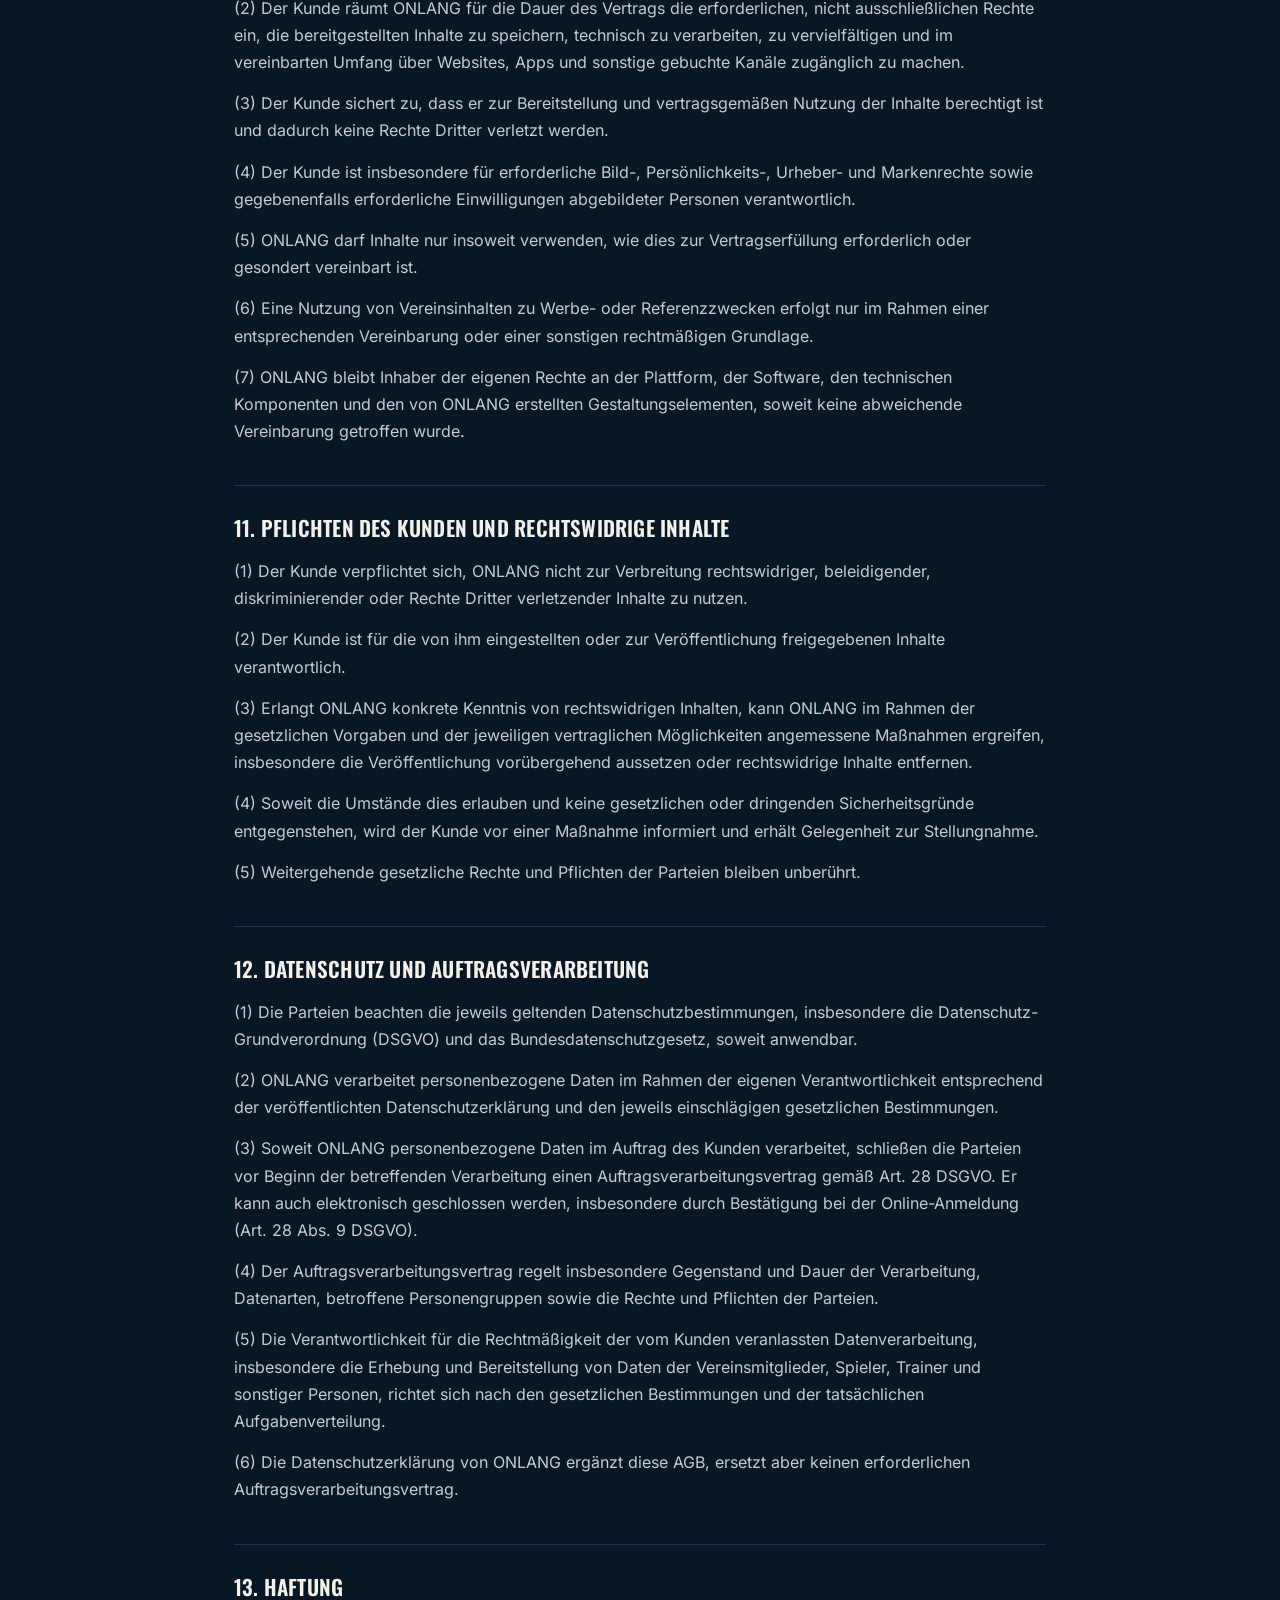
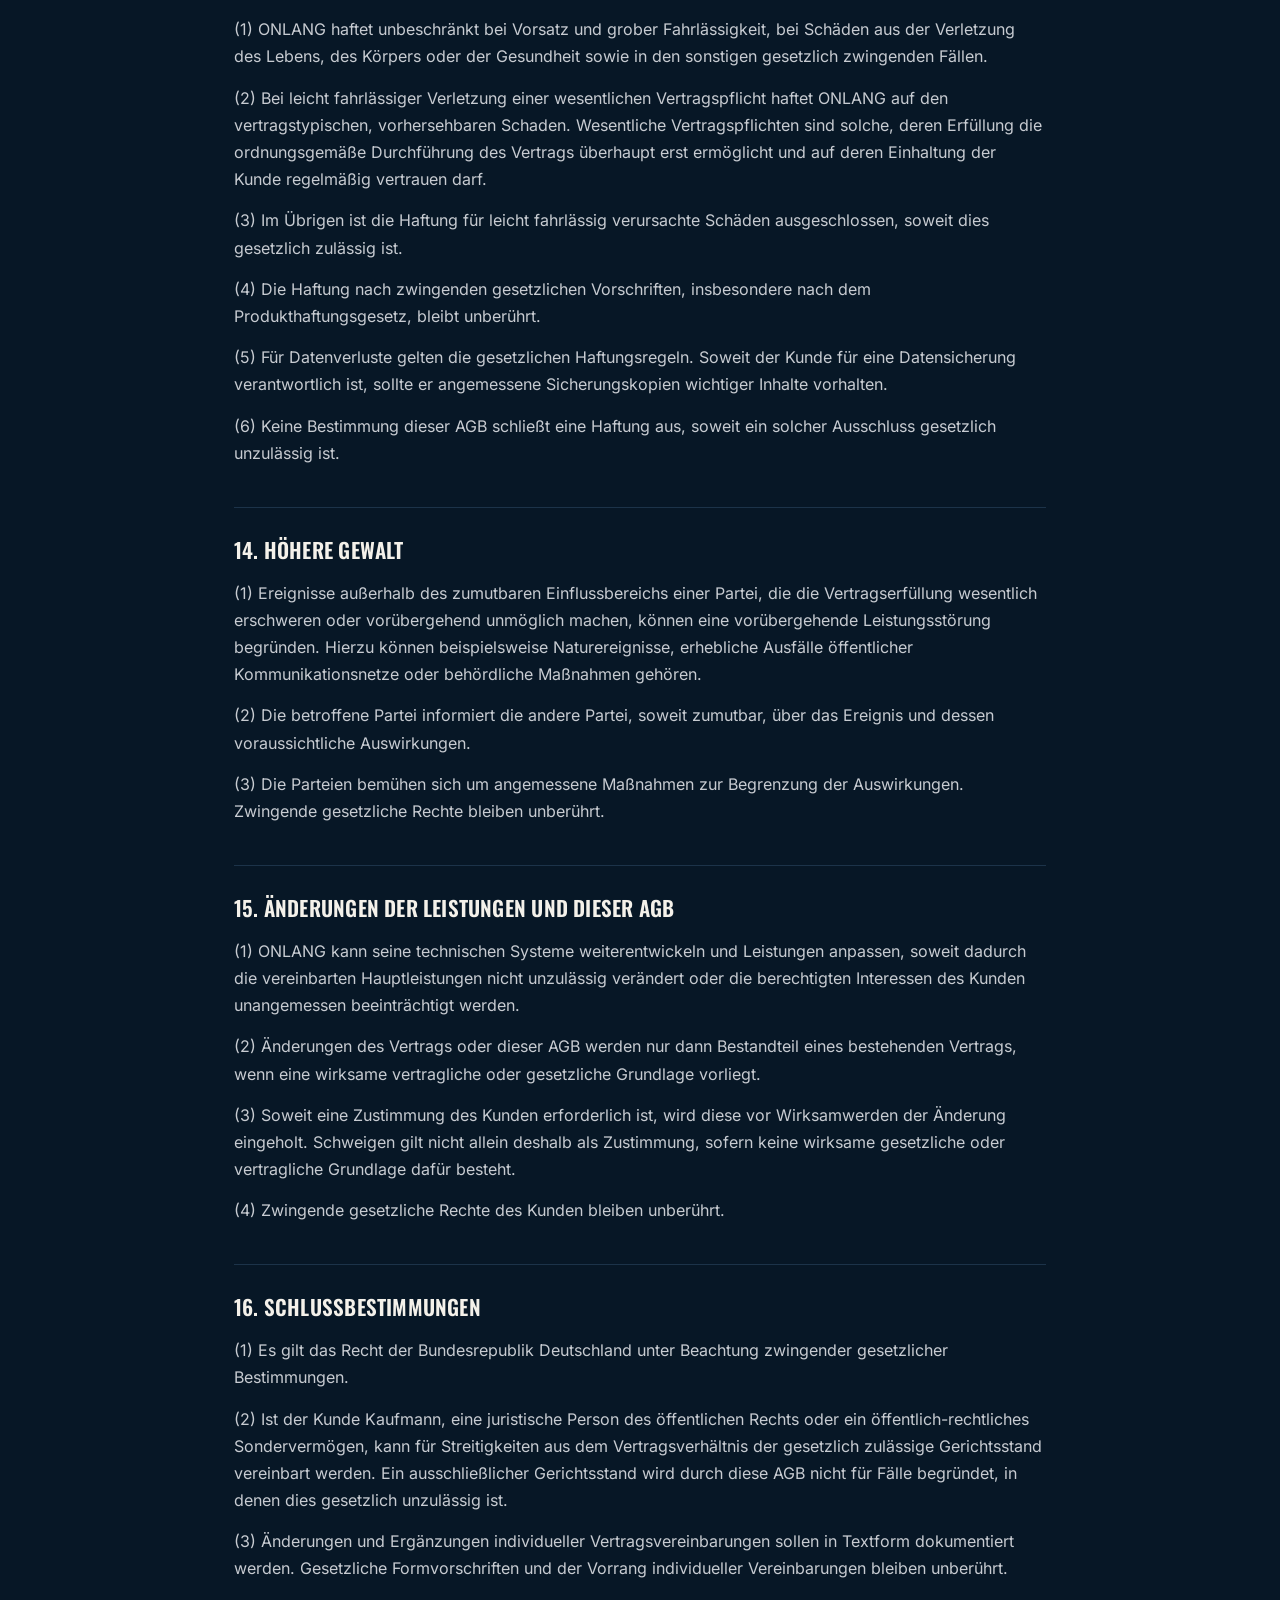
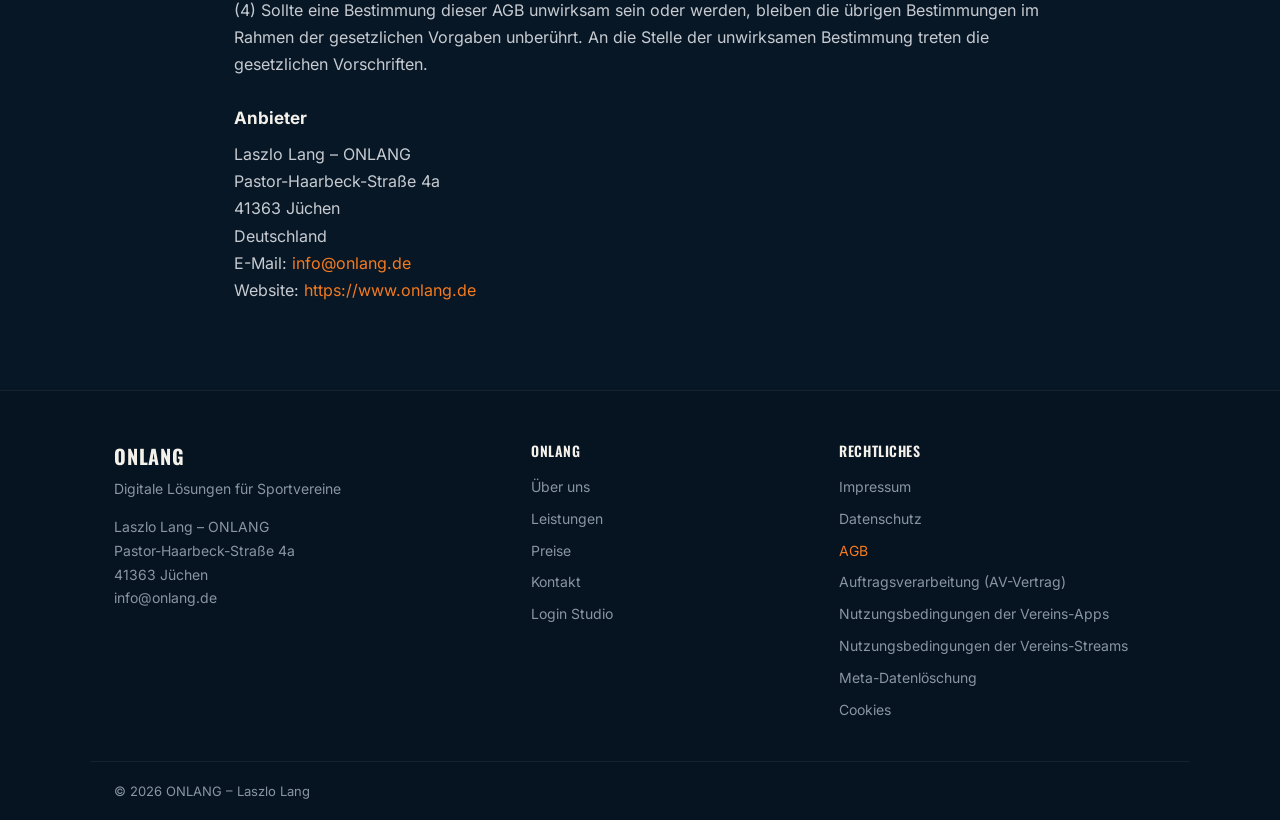
==== commit 07bd0d18: "AGB Fassung 2026-12-01 (6 (1) Testphase PRO+, Live nur Senioren) + Loesungen: "in Kuerze" bei KI, So" ====
--- a/agb.html
+++ b/agb.html
@@ -5,7 +5,7 @@
 <meta name="viewport" content="width=device-width, initial-scale=1.0">
 <title>AGB – ONLANG</title>
 <meta name="description" content="Allgemeine Geschäftsbedingungen (AGB) von ONLANG.">
-<!-- Fassung 2026-11-01. Text 1:1 aus vorlagen\ONLANG_*_2026-11.docx; gelb markierte [Stellen] vor dem Livegang ausfüllen oder streichen. -->
+<!-- Fassung 2026-12-01 (Ziffer 6 (1) Testphase PRO+, Auftrag B4 26.11.2026). Vorher 2026-11-01. Text 1:1 aus vorlagen\ONLANG_*_2026-11.docx; gelb markierte [Stellen] vor dem Livegang ausfüllen oder streichen. -->
 <link rel="stylesheet" href="/rechtsseiten.css">
 </head>
 <body>
@@ -19,7 +19,7 @@
 
 <main>
 <h1>Allgemeine Geschäftsbedingungen (AGB) für ONLANG</h1>
-<p class="fassung">Fassung 2026-11-01 · gültig ab 01.11.2026</p>
+<p class="fassung">Fassung 2026-12-01 · gültig ab 01.12.2026</p>
 <h2>1. Anbieter und Geltungsbereich</h2>
 <p>(1) Anbieter der Leistungen unter der Marke ONLANG ist:</p>
 <p><strong>Laszlo Lang</strong><br>Pastor-Haarbeck-Straße 4a<br>41363 Jüchen<br>Deutschland<br>E-Mail: <a href="mailto:info@onlang.de">info@onlang.de</a><br>Website: <a href="https://www.onlang.de/">https://www.onlang.de</a></p>
@@ -68,7 +68,7 @@
 <p>(7) Eine Einschränkung oder Aussetzung kostenpflichtiger Leistungen wegen Zahlungsverzugs kommt nur unter Beachtung der gesetzlichen Voraussetzungen, einer angemessenen Interessenabwägung und gegebenenfalls einer vorherigen Ankündigung in Betracht.</p>
 <p>(8) Preisänderungen für laufende Verträge sind nur nach Maßgabe einer wirksamen vertraglichen Vereinbarung oder einer sonstigen gesetzlichen Grundlage zulässig. Der Kunde wird über wirksame Änderungen rechtzeitig informiert.</p>
 <h2>6. Kostenlose Testangebote und Sonderaktionen</h2>
-<p>(1) Kostenlose Testphase: Nach der Online-Anmeldung kann der Kunde ONLANG 14 Tage lang kostenlos testen. In der Testphase stehen die Funktionen des Pakets PRO zur Verfügung, unabhängig davon, welches Paket der Kunde bei der Anmeldung als Wunsch angegeben hat. KI-Spielberichte sind in der Testphase auf fünf Berichte begrenzt.</p>
+<p>(1) Kostenlose Testphase: Nach der Online-Anmeldung kann der Kunde ONLANG 14 Tage lang kostenlos testen. In der Testphase stehen die Funktionen des Pakets PRO+ zur Verfügung, unabhängig davon, welches Paket der Kunde bei der Anmeldung als Wunsch angegeben hat. ONLANG Live steht in der Testphase nur für Seniorenmannschaften zur Verfügung. KI-Spielberichte sind in der Testphase auf fünf Berichte begrenzt.</p>
 <p>(2) Der Testvertrag endet automatisch mit Ablauf der 14 Tage, ohne dass es einer Kündigung bedarf. Für die Testphase entstehen keine Kosten. ONLANG erinnert den Kunden vor dem Ende der Testphase per E-Mail.</p>
 <p>(3) Ein kostenpflichtiger Vertrag entsteht nur, wenn der Kunde ein Paket ausdrücklich bucht (Ziffer 3 Abs. 2 b). Ohne Buchung wird der Zugang nach Ablauf der Testphase deaktiviert. Die Inhalte des Kunden bleiben danach noch 30 Tage gespeichert, damit eine spätere Buchung ohne Datenverlust möglich ist, und werden anschließend gelöscht, soweit keine gesetzlichen Aufbewahrungspflichten entgegenstehen. ONLANG kann die Testphase im Einzelfall verlängern.</p>
 <p>(4) Gründerangebot: Für die ersten 50 Vereine, die sich in der Zeit vom 01.11.2026 bis 31.12.2026 anmelden und ein Paket buchen, gilt der auf www.onlang.de ausgewiesene Gründerpreis. Er gilt dauerhaft, solange der Vertrag ununterbrochen besteht. Die Einrichtungsgebühr entfällt. Wechselt ein Gründerverein in ein anderes Paket, gilt der Gründerpreis dieses Pakets.</p>
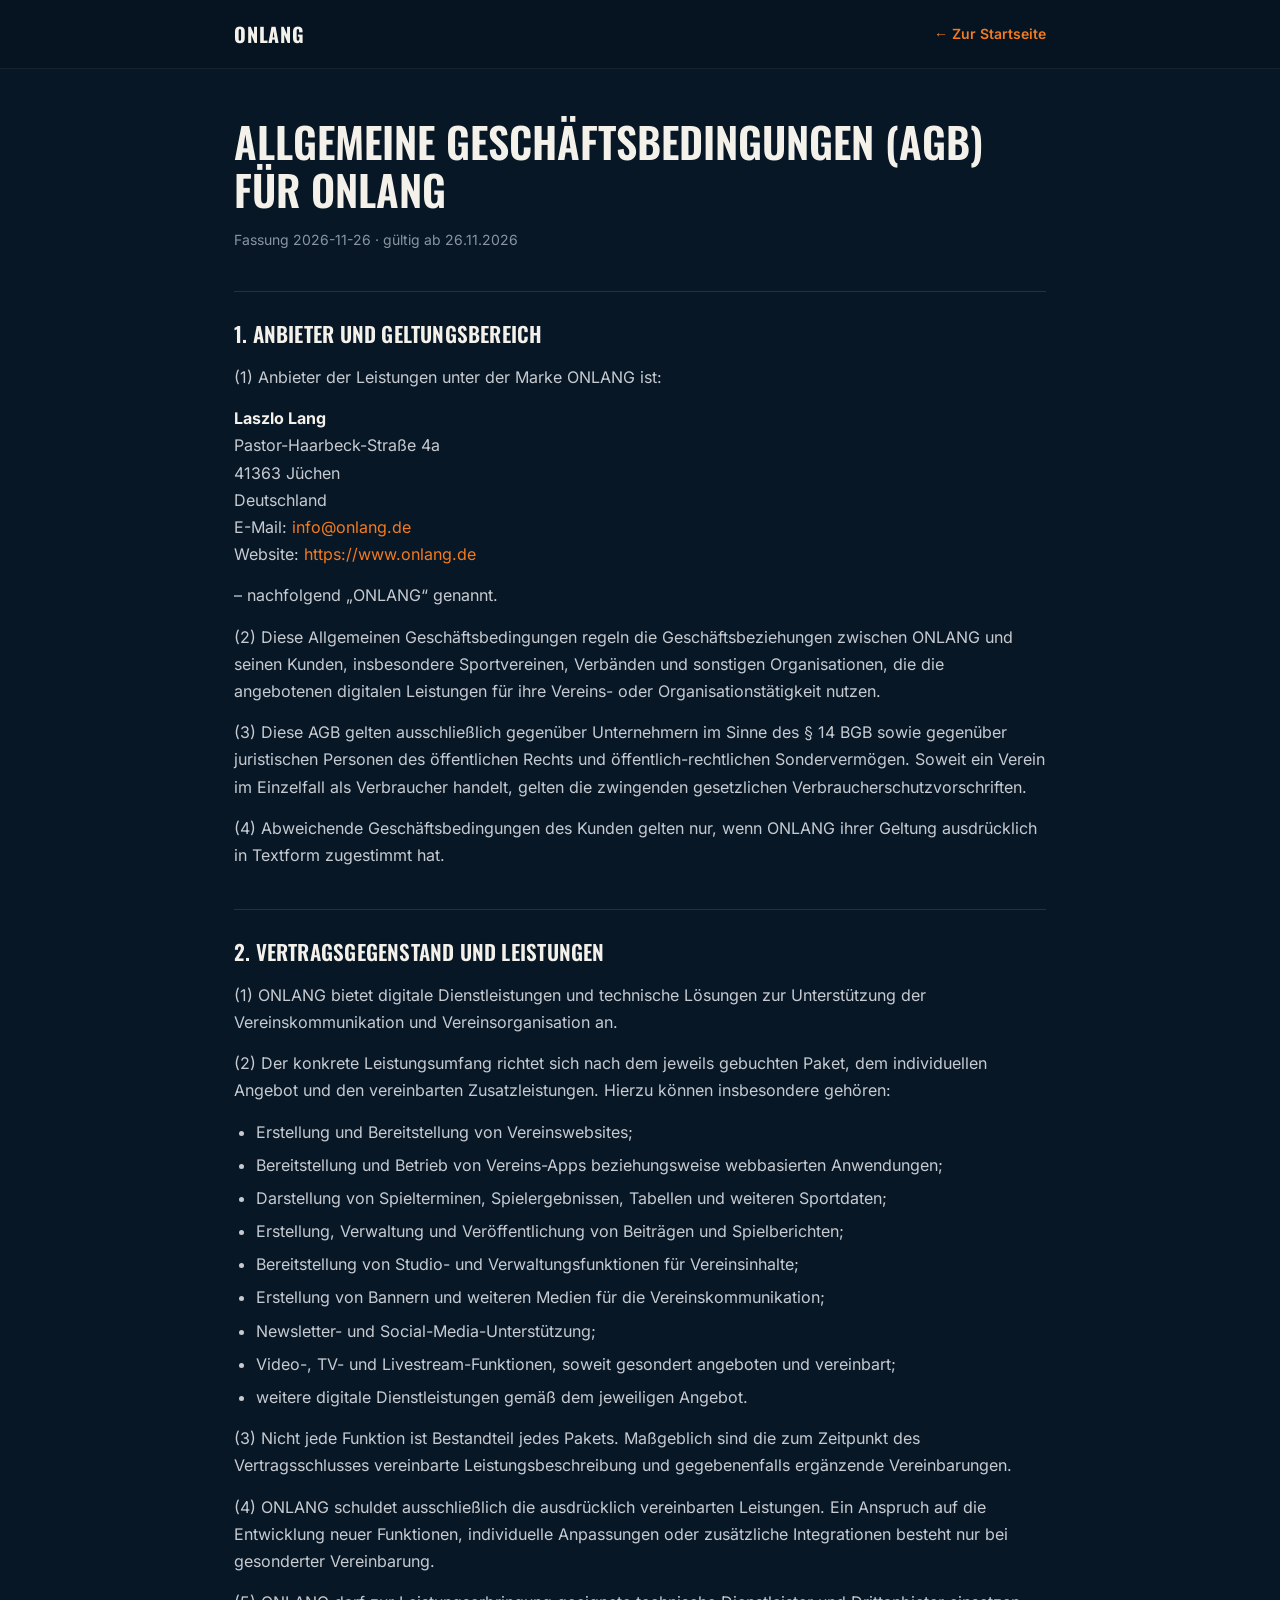
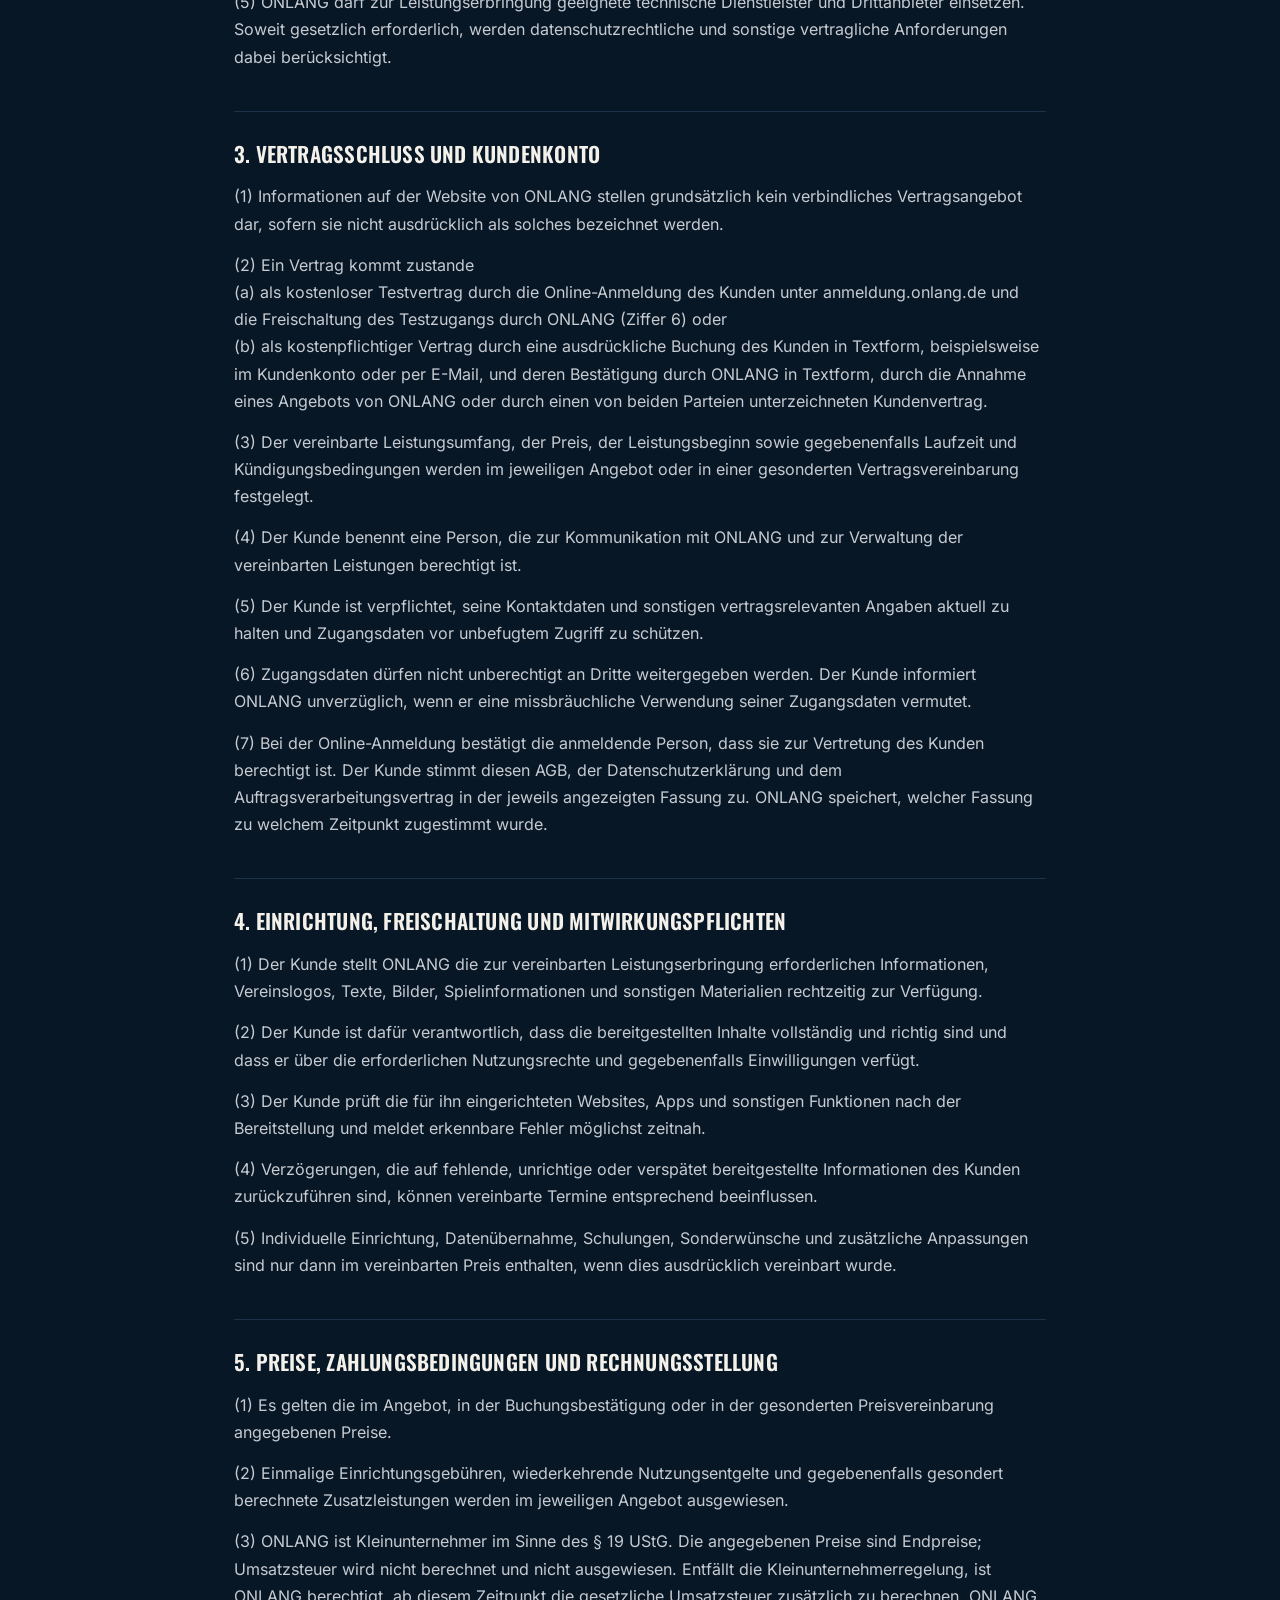
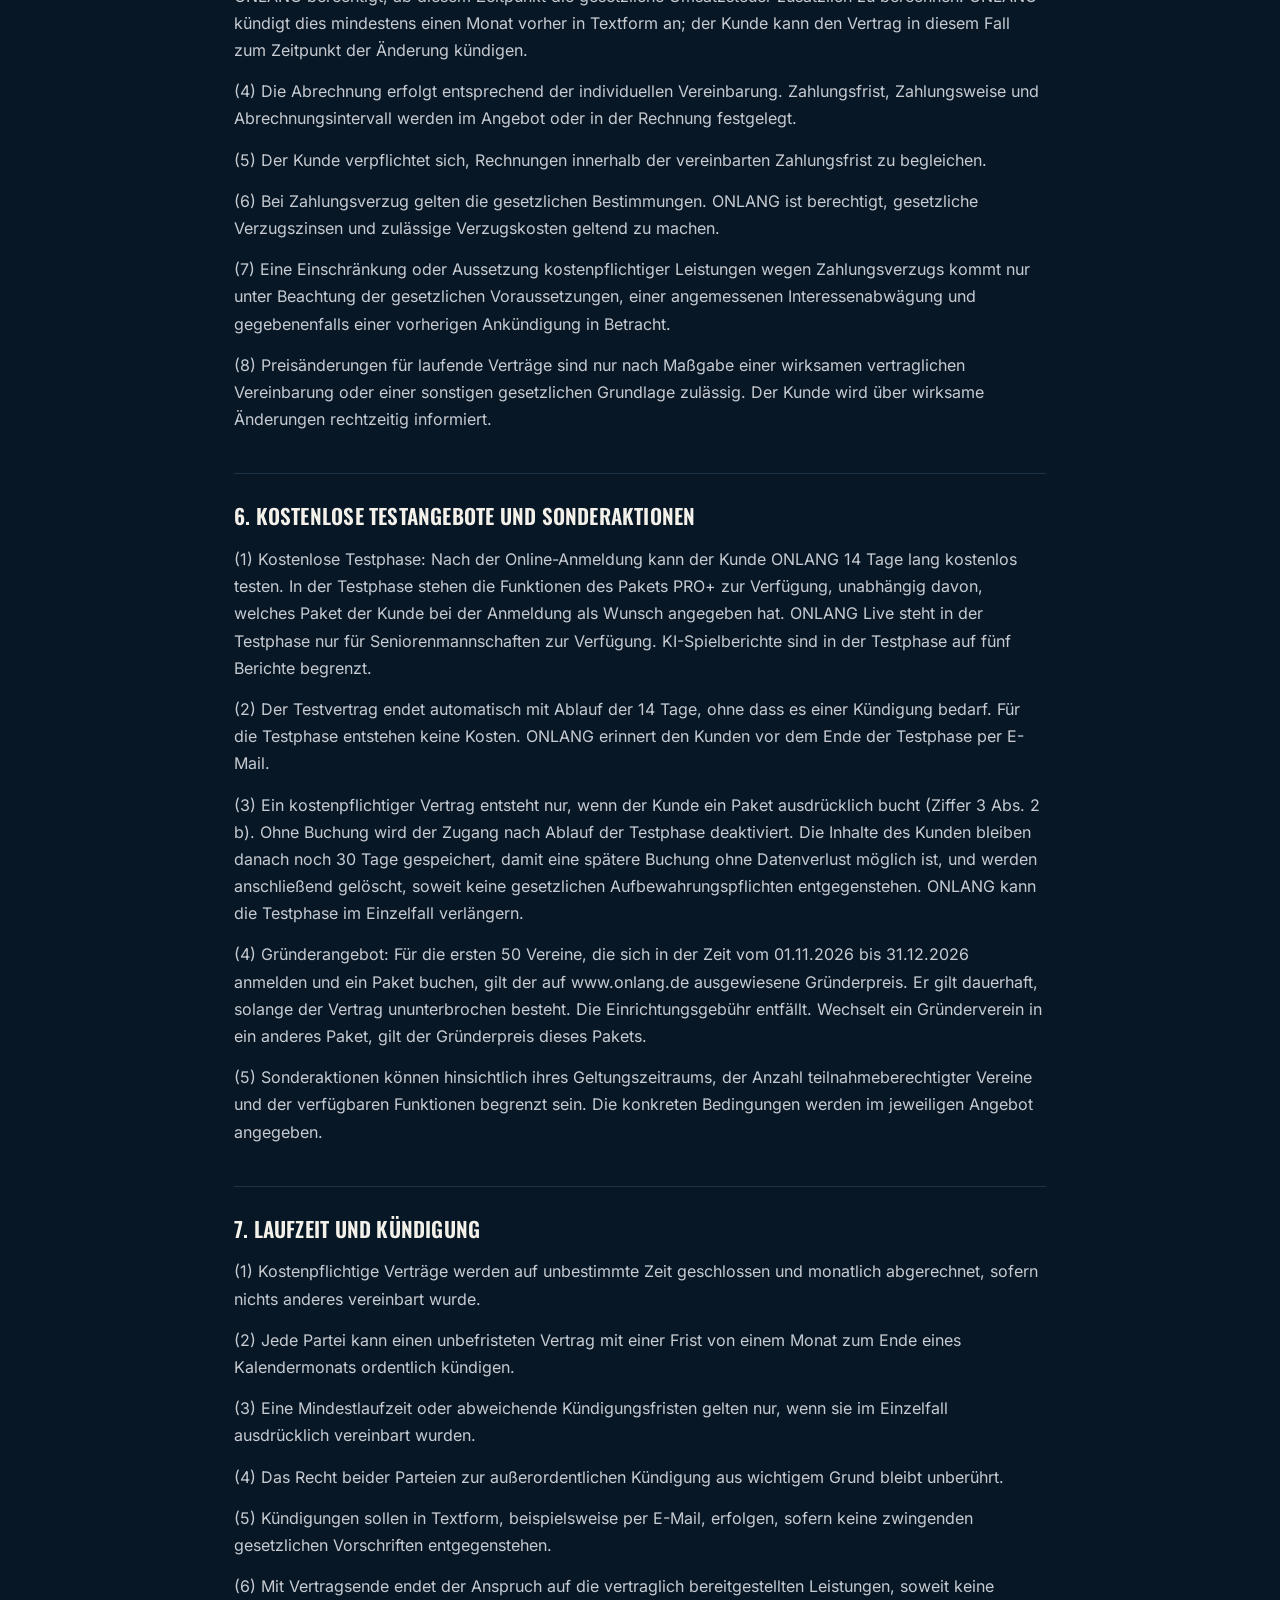
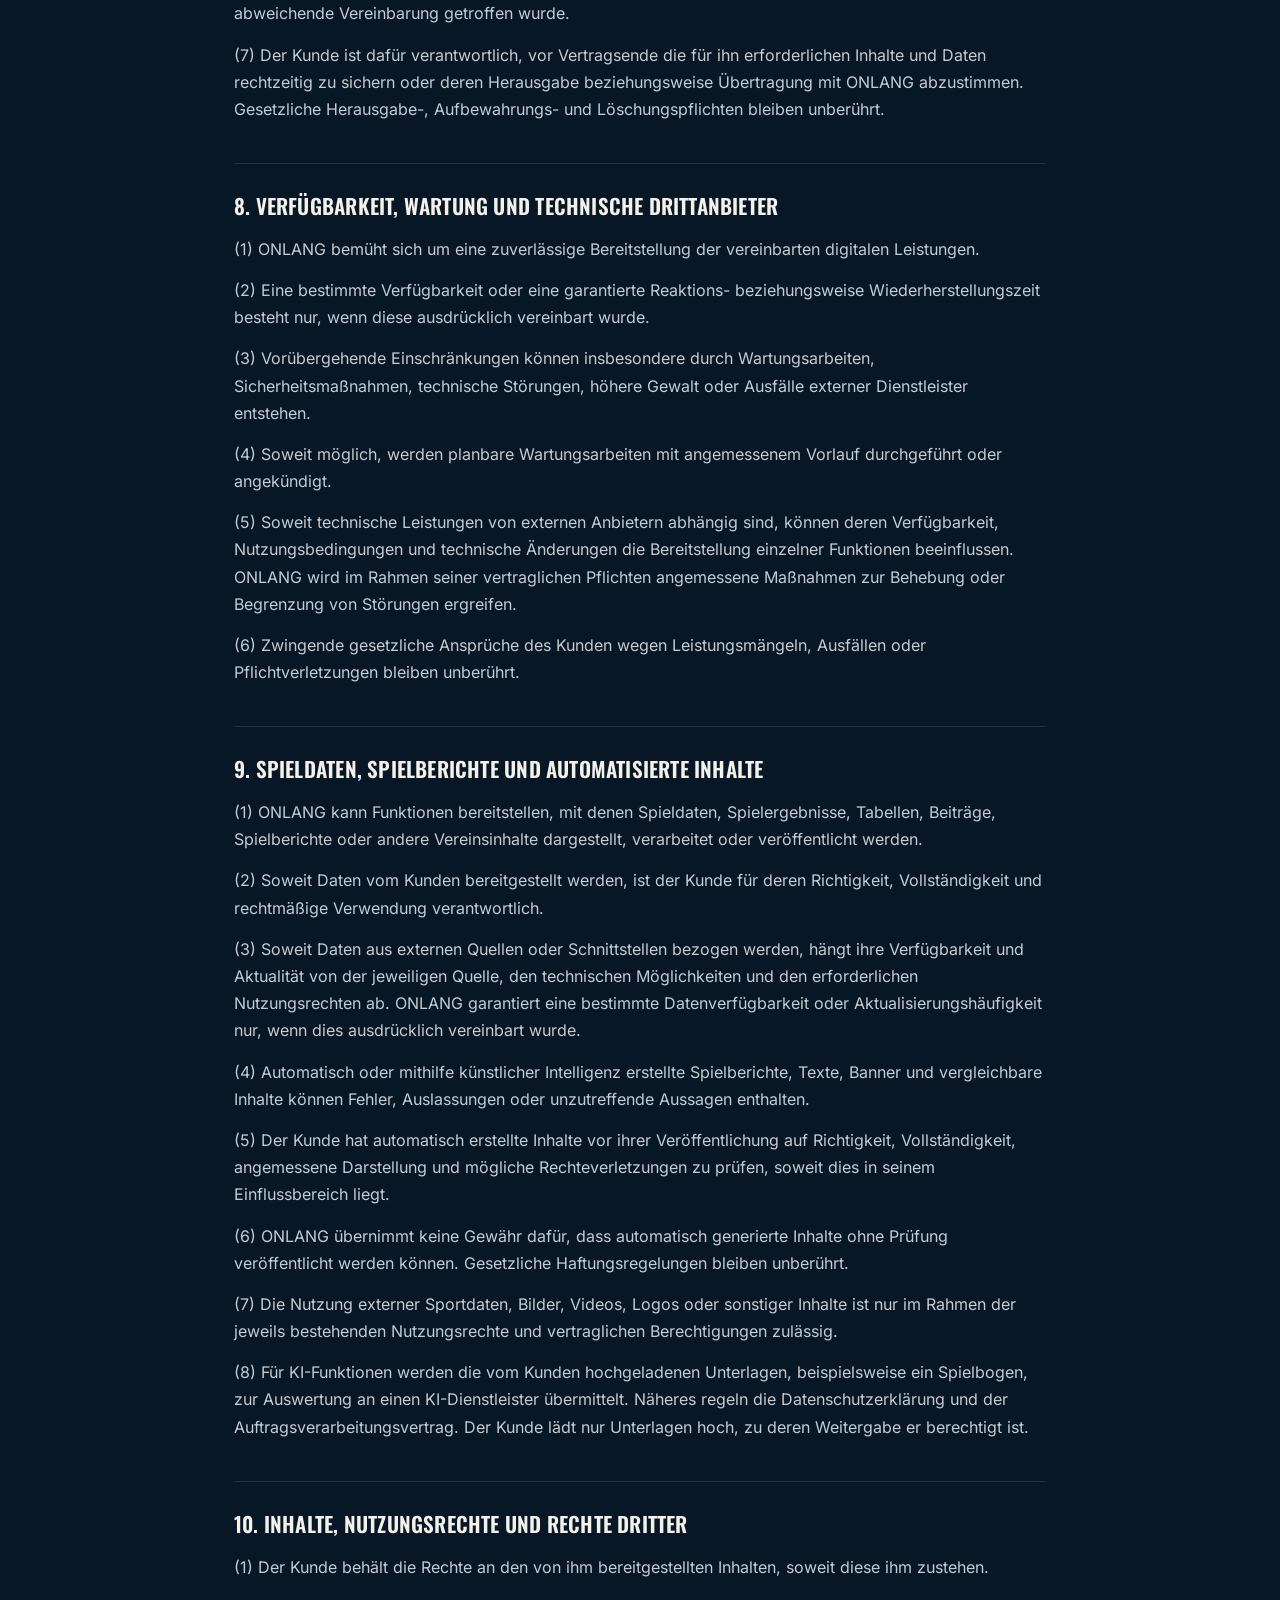
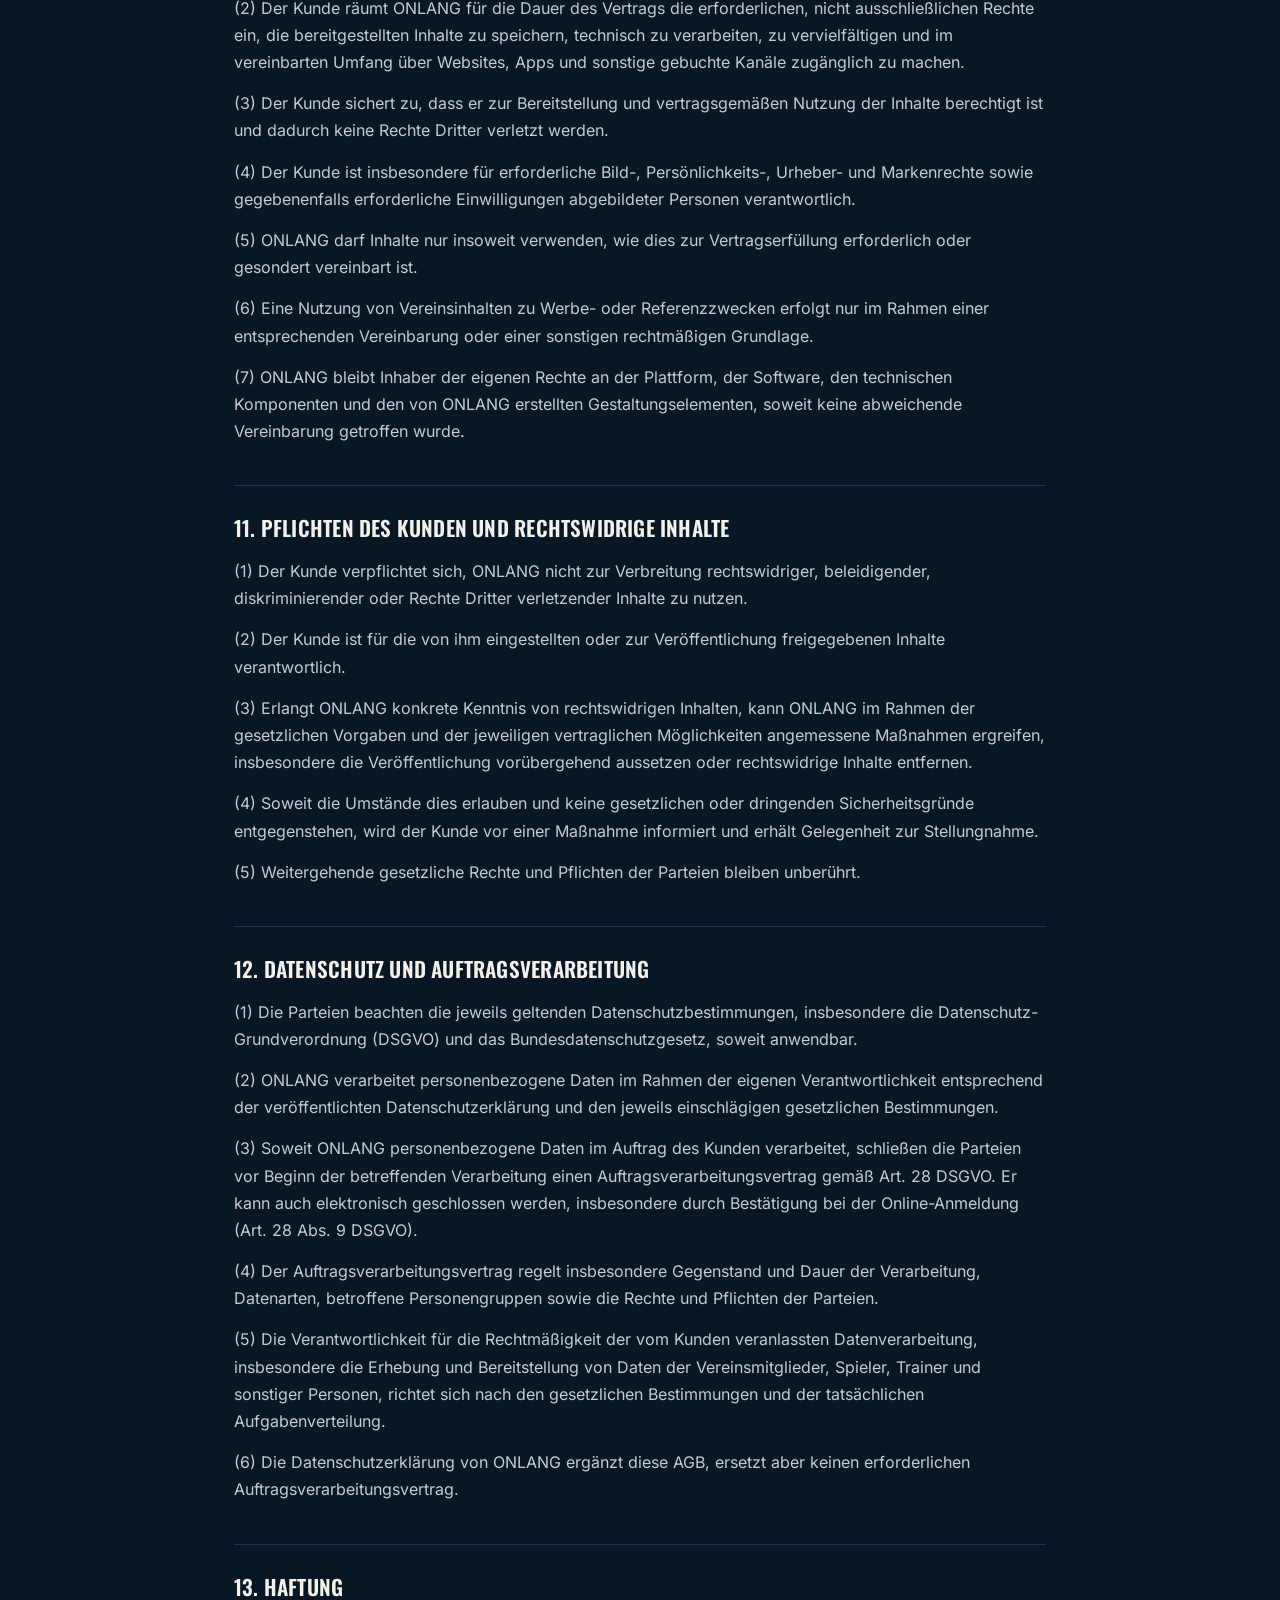
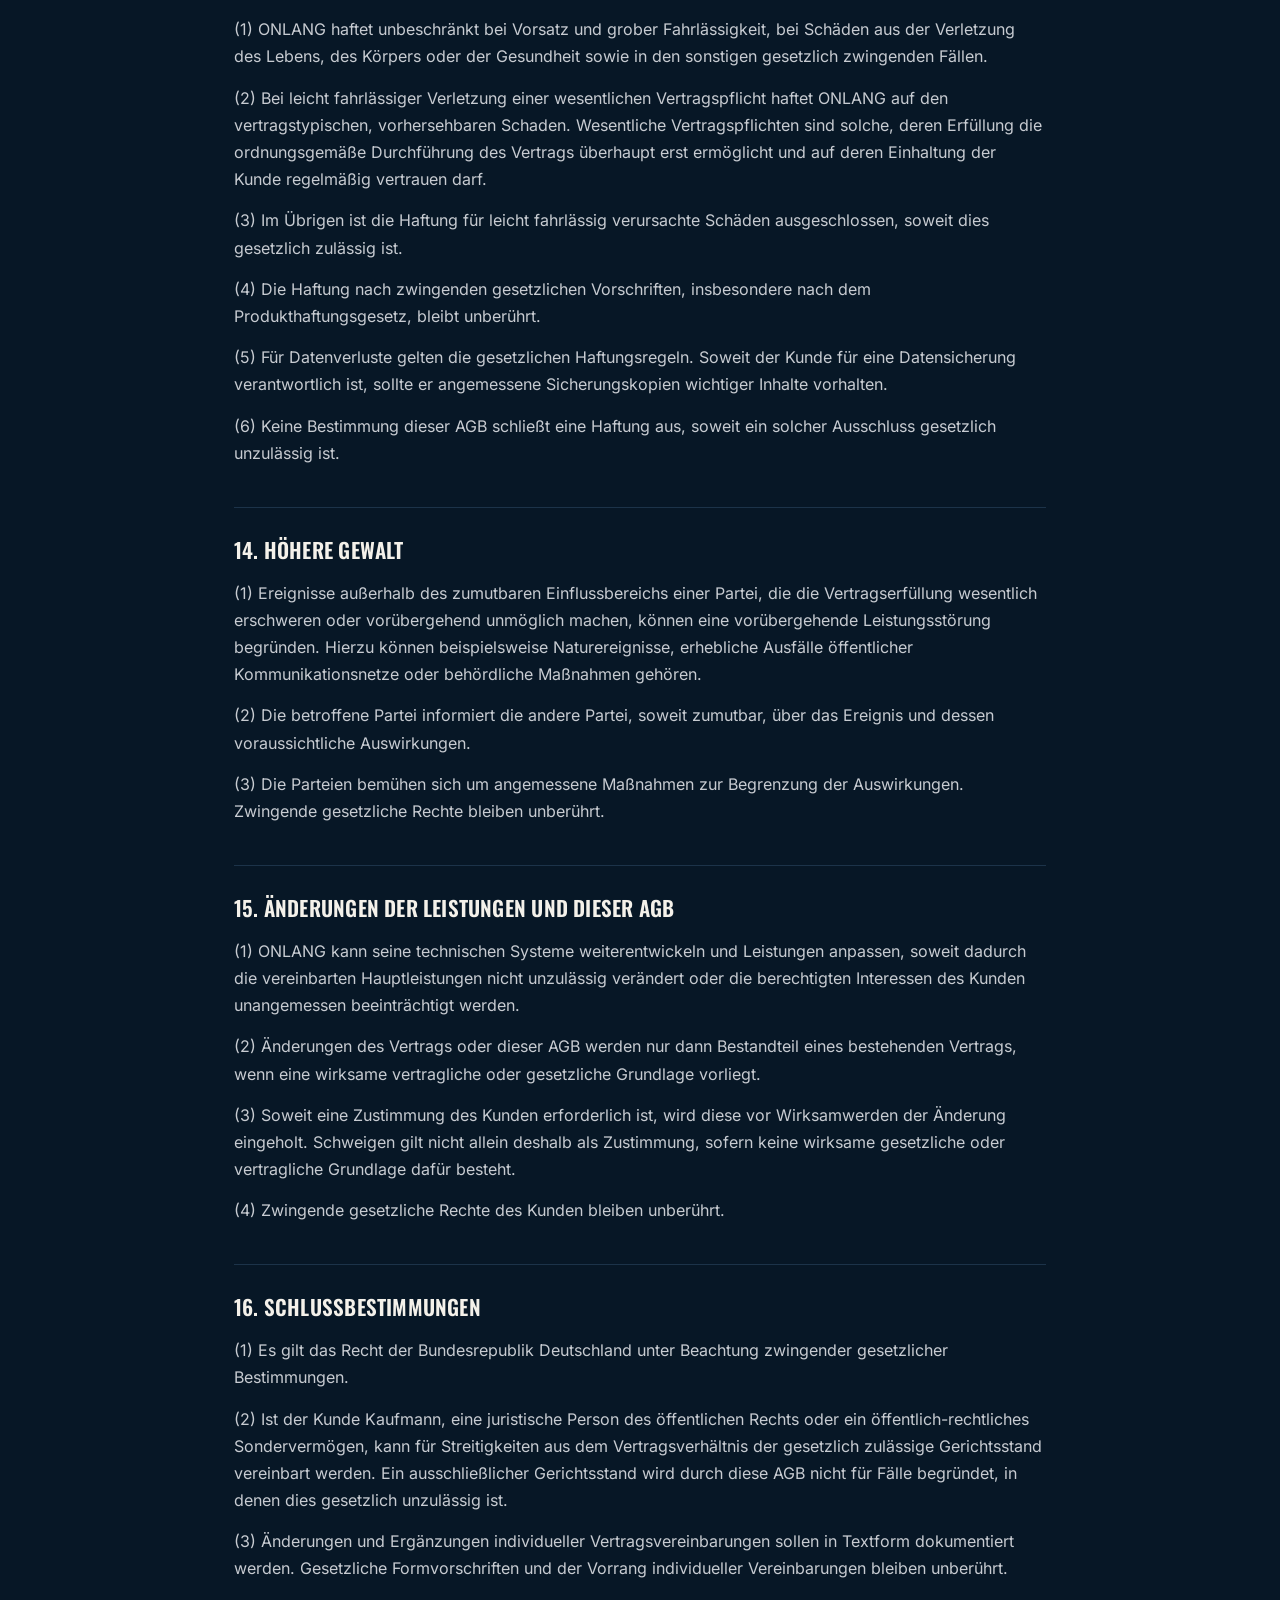
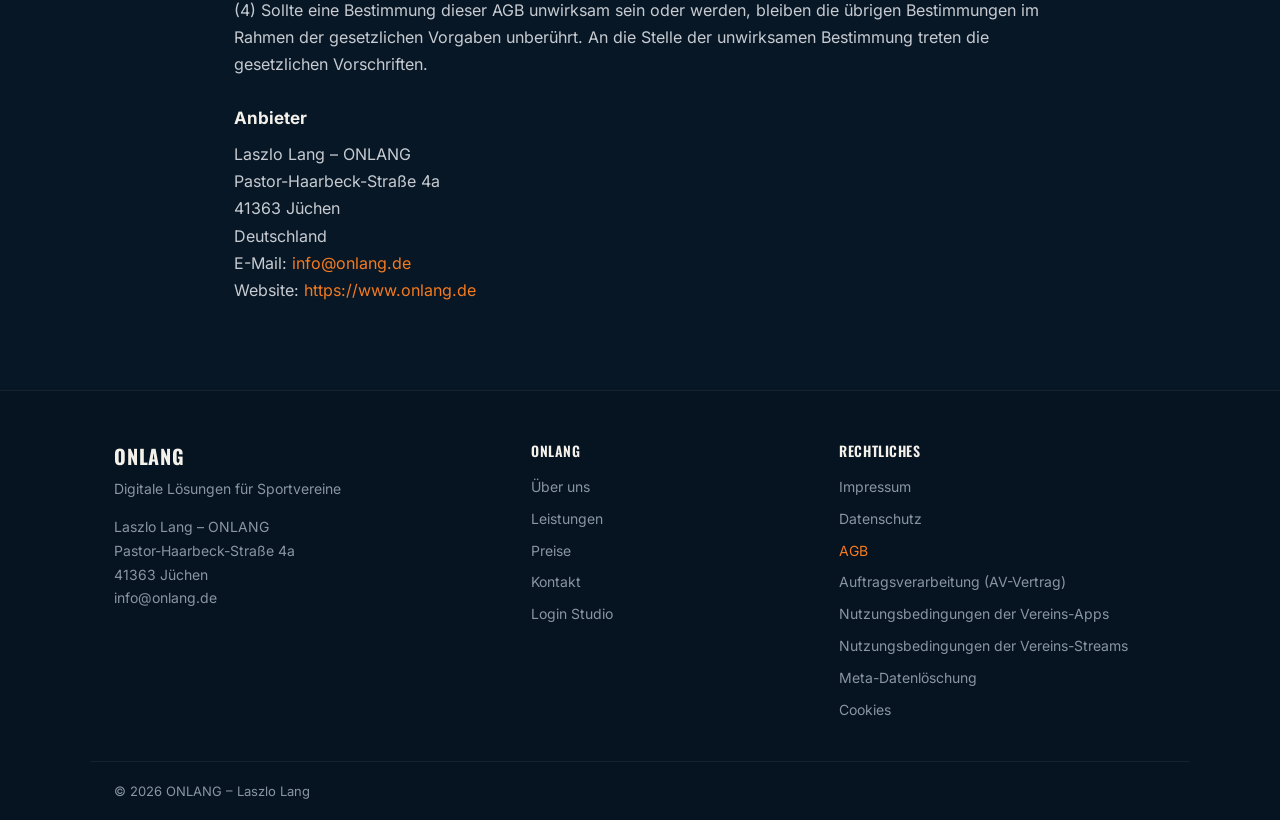
==== commit 63c9f50b: "AGB: Fassung 2026-11-26, gueltig ab 26.11.2026 (Livegang vorgezogen) Co-Authored-By: Claude Opus 5.5" ====
--- a/agb.html
+++ b/agb.html
@@ -5,7 +5,7 @@
 <meta name="viewport" content="width=device-width, initial-scale=1.0">
 <title>AGB – ONLANG</title>
 <meta name="description" content="Allgemeine Geschäftsbedingungen (AGB) von ONLANG.">
-<!-- Fassung 2026-12-01 (Ziffer 6 (1) Testphase PRO+, Auftrag B4 26.11.2026). Vorher 2026-11-01. Text 1:1 aus vorlagen\ONLANG_*_2026-11.docx; gelb markierte [Stellen] vor dem Livegang ausfüllen oder streichen. -->
+<!-- Fassung 2026-11-26 (Ziffer 6 (1) Testphase PRO+, Auftrag B4 26.11.2026). Vorher 2026-11-01. Text 1:1 aus vorlagen\ONLANG_*_2026-11.docx; gelb markierte [Stellen] vor dem Livegang ausfüllen oder streichen. -->
 <link rel="stylesheet" href="/rechtsseiten.css">
 </head>
 <body>
@@ -19,7 +19,7 @@
 
 <main>
 <h1>Allgemeine Geschäftsbedingungen (AGB) für ONLANG</h1>
-<p class="fassung">Fassung 2026-12-01 · gültig ab 01.12.2026</p>
+<p class="fassung">Fassung 2026-11-26 · gültig ab 26.11.2026</p>
 <h2>1. Anbieter und Geltungsbereich</h2>
 <p>(1) Anbieter der Leistungen unter der Marke ONLANG ist:</p>
 <p><strong>Laszlo Lang</strong><br>Pastor-Haarbeck-Straße 4a<br>41363 Jüchen<br>Deutschland<br>E-Mail: <a href="mailto:info@onlang.de">info@onlang.de</a><br>Website: <a href="https://www.onlang.de/">https://www.onlang.de</a></p>
